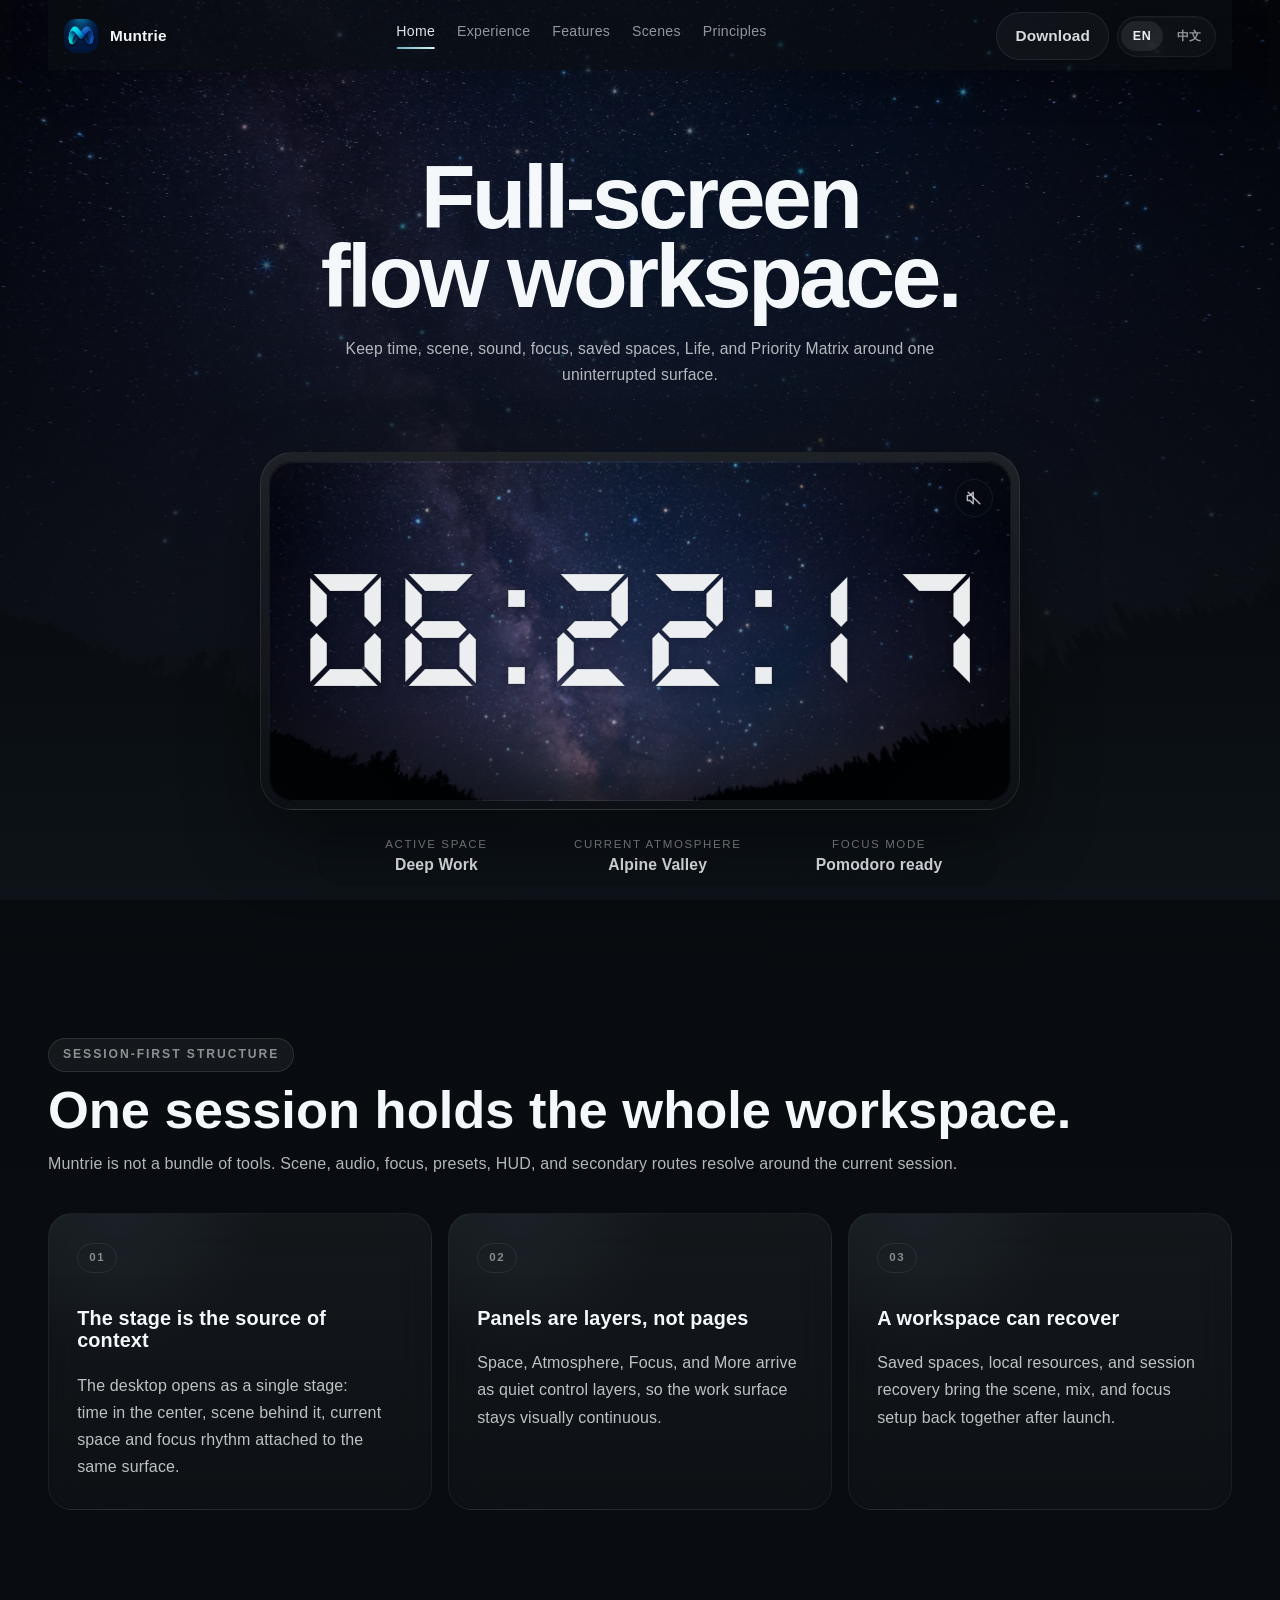
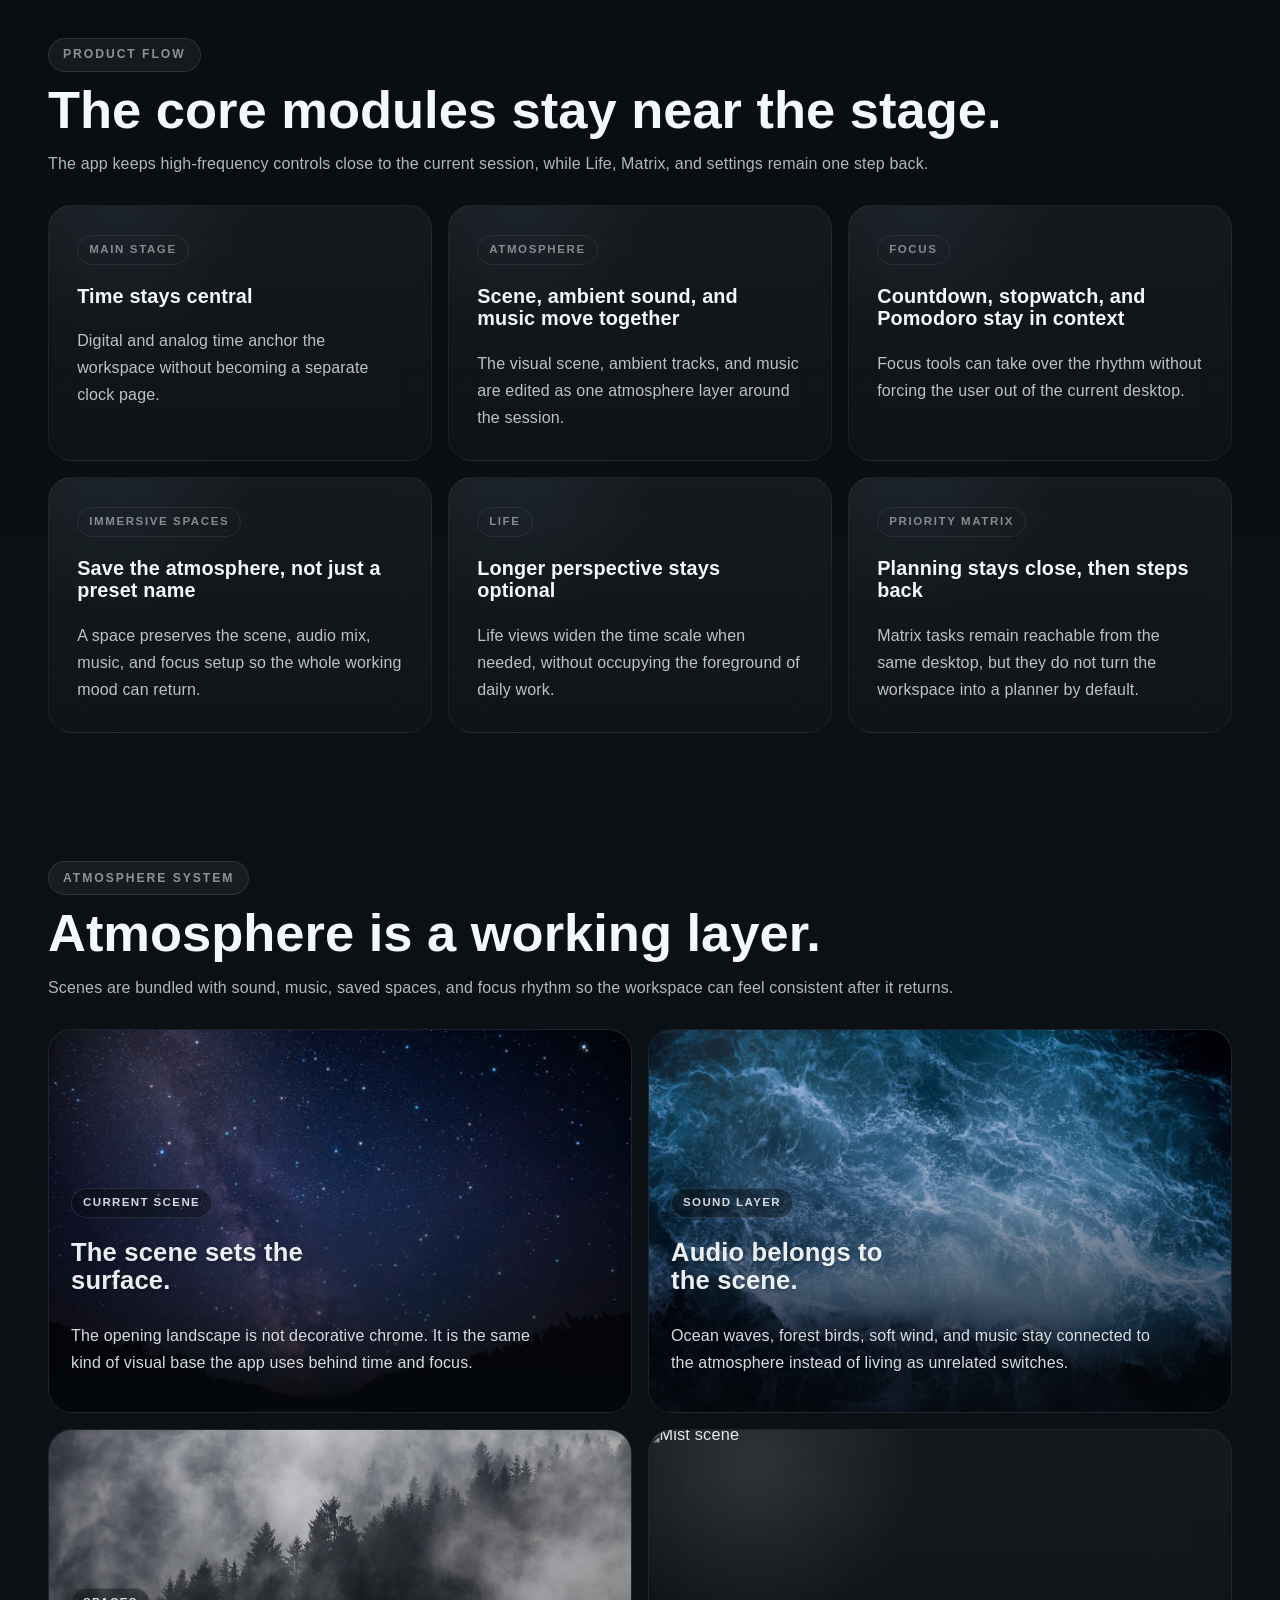
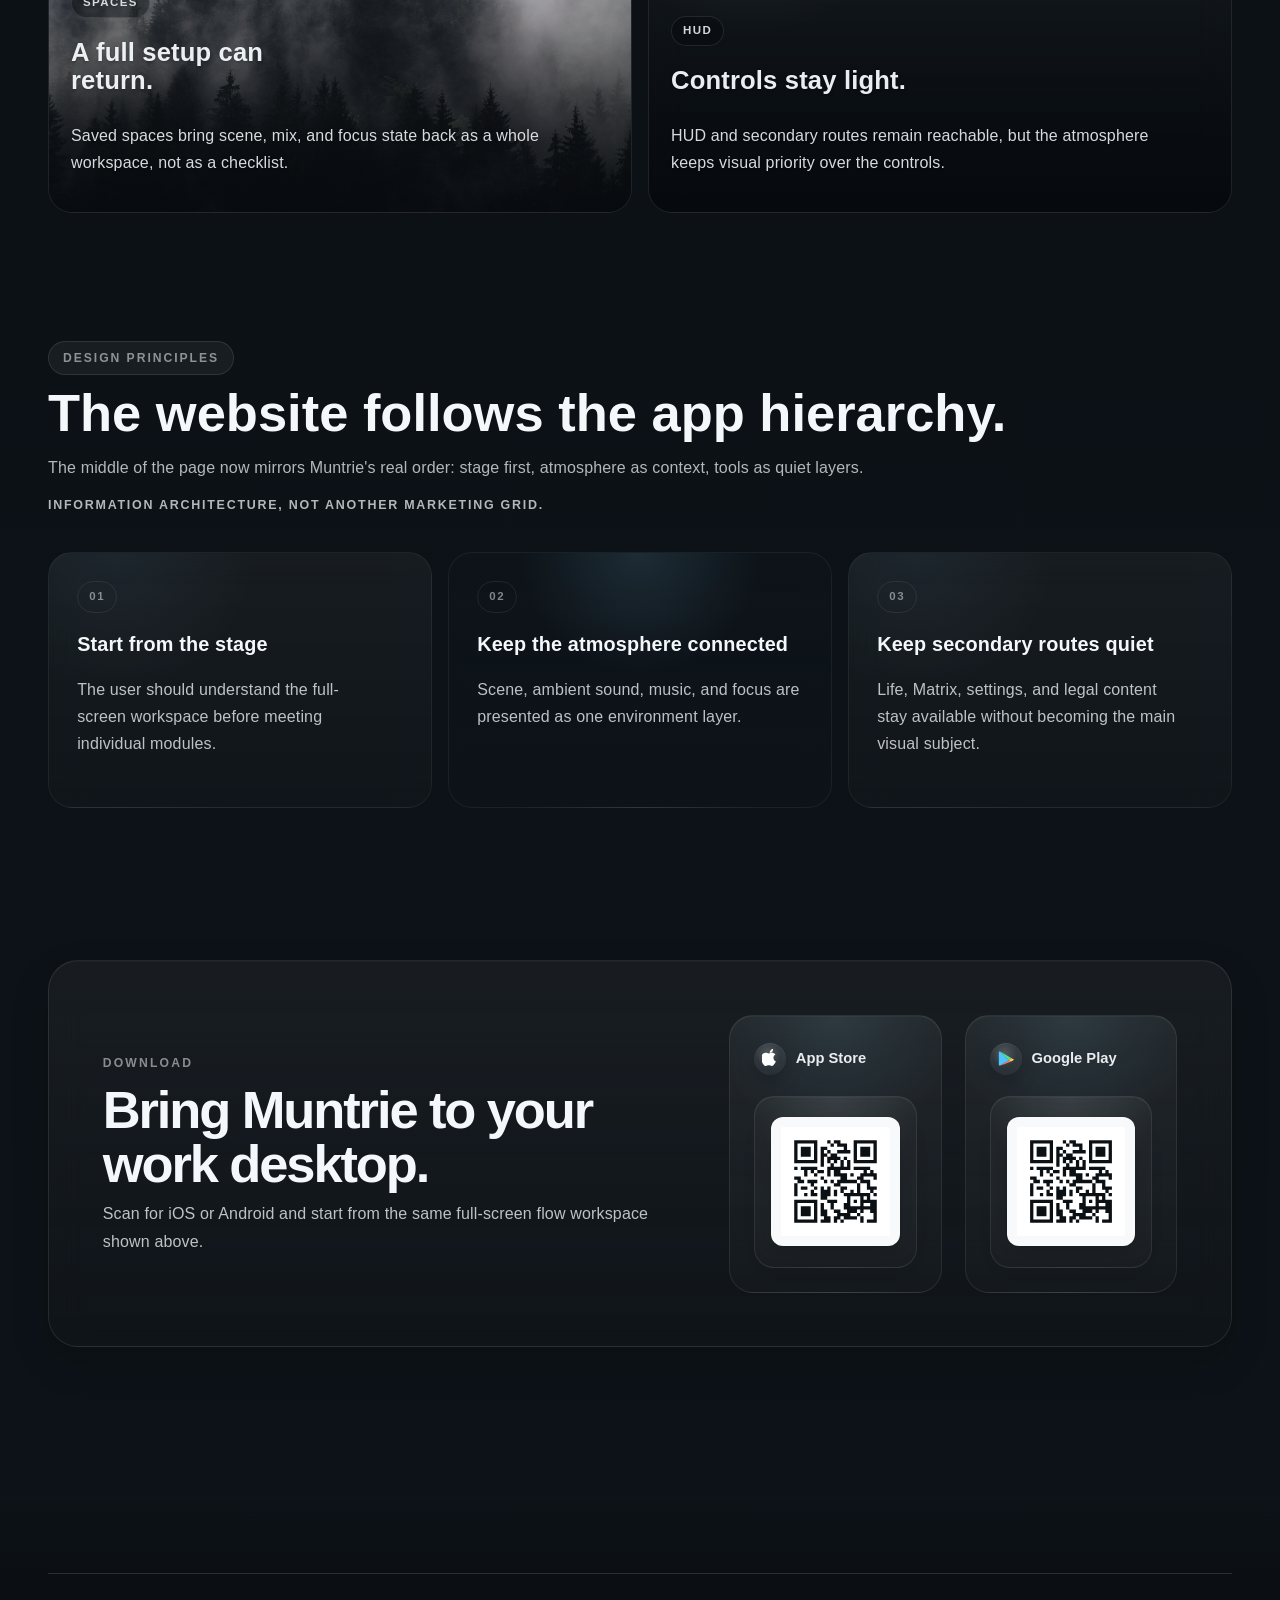
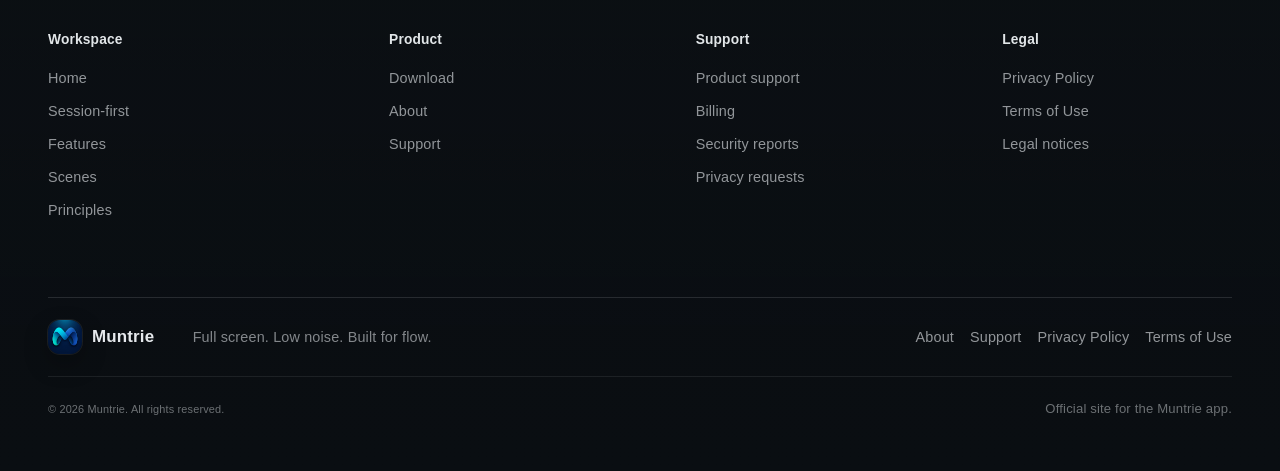
==== index.html @ def0e1cf "first commit" ====
<!doctype html>
<html lang="en">
  <head>
    <meta charset="UTF-8" />
    <meta name="viewport" content="width=device-width, initial-scale=1.0" />
    <title>Muntrie | A Full-Screen Workspace for Flow</title>
    <meta
      id="page-description"
      name="description"
      content="A full-screen workspace for time, atmosphere, focus, and planning."
    />
    <meta name="theme-color" content="#11171d" />
    <meta id="og-title" property="og:title" content="Muntrie" />
    <meta
      id="og-description"
      property="og:description"
      content="A full-screen workspace for time, atmosphere, focus, and planning."
    />
    <meta property="og:type" content="website" />
    <meta property="og:image" content="./assets/icons/brand-icon.png" />
    <meta id="og-url" property="og:url" content="" />
    <link id="canonical" rel="canonical" href="" />
    <meta name="apple-itunes-app" content="app-id=PLACEHOLDER" />
    <link rel="icon" href="./assets/icons/favicon.png" />
    <link
      rel="preload"
      href="./assets/fonts/digital.woff2"
      as="font"
      type="font/woff2"
      crossorigin
    />
    <link rel="stylesheet" href="./styles.css" />
    <link rel="stylesheet" href="./home.css" />
    <script defer src="./config.js"></script>
    <script defer src="./content.js"></script>
    <script defer src="./script.js"></script>
    <script type="application/ld+json">
    {
      "@context": "https://schema.org",
      "@graph": [
        {
          "@type": "WebSite",
          "name": "Muntrie",
          "url": "https://muntrie.app/",
          "description": "A full-screen workspace for time, atmosphere, focus, and planning."
        },
        {
          "@type": "SoftwareApplication",
          "name": "Muntrie",
          "operatingSystem": "iOS, Android",
          "applicationCategory": "LifestyleApplication",
          "description": "Muntrie turns your screen into a full-screen workspace where time, scene, sound, focus, and planning stay in one uninterrupted flow.",
          "offers": {
            "@type": "Offer",
            "price": "0",
            "priceCurrency": "USD"
          }
        }
      ]
    }
    </script>
  </head>
  <body data-page="home">
    <a class="skip-link" href="#main-content" data-i18n="common.skipToContent">Skip to content</a>
    <div class="ambient-orb ambient-orb-one"></div>
    <div class="ambient-orb ambient-orb-two"></div>
    <div class="ambient-grid" aria-hidden="true"></div>

    <header class="site-header glass">
      <a class="brand" href="#top" aria-label="Muntrie Home" data-i18n-aria-label="common.ariaHome">
        <img
          class="brand-mark"
          src="./assets/icons/brand-icon.png"
          alt=""
          aria-hidden="true"
          width="34"
          height="34"
        />
        <span class="brand-copy">
          <strong>Muntrie</strong>
          <small data-i18n="common.brandSubtitle">A full-screen workspace that helps you get into flow.</small>
        </span>
      </a>

      <button
        class="nav-toggle"
        type="button"
        aria-expanded="false"
        aria-controls="site-nav"
        aria-label="Open menu"
        data-i18n-aria-label="common.ariaOpenMenu"
      >
        <span class="nav-toggle-bar"></span>
        <span class="nav-toggle-bar"></span>
        <span class="nav-toggle-bar"></span>
      </button>

      <nav
        class="site-nav"
        id="site-nav"
        aria-label="Site navigation"
        data-i18n-aria-label="common.ariaSiteNavigation"
      >
        <a href="#top" data-i18n="common.navHome">Home</a>
        <a href="#experience" data-i18n="common.navExperience">Experience</a>
        <a href="#features" data-i18n="common.navFeatures">Features</a>
        <a href="#scenes" data-i18n="common.navScenes">Scenes</a>
        <a href="#principles" data-i18n="common.navPrinciples">Principles</a>
        <span class="nav-active-indicator" data-nav-active-indicator aria-hidden="true"></span>
        <a class="nav-drawer-cta" href="#download" data-i18n="common.headerExplore">Get the app</a>
      </nav>

      <div class="header-actions">
        <a class="header-cta" href="#download" data-i18n="common.headerExplore">Get the app</a>
        <div
          class="locale-toggle"
          role="group"
          aria-label="Language switch"
          data-i18n-aria-label="common.ariaLanguageSwitch"
        >
          <button
            class="locale-button"
            type="button"
            data-locale-choice="en"
            data-i18n="common.languageEn"
          >
            EN
          </button>
          <button
            class="locale-button"
            type="button"
            data-locale-choice="zh"
            data-i18n="common.languageZh"
          >
            中文
          </button>
        </div>
      </div>
    </header>

    <main id="main-content" class="home-main">
      <section
        class="hero section"
        id="top"
        aria-labelledby="hero-title"
        data-preview-orientation="landscape"
        data-preview-sound="off"
      >
        <div class="hero-grid">
          <div class="hero-copy" data-reveal>
            <p class="eyebrow" data-i18n="home.hero.eyebrow">Flow workspace</p>
            <h1 class="hero-title" id="hero-title" data-i18n="home.hero.title">
              Full-screen flow workspace.
            </h1>
            <p class="hero-lead" data-i18n="home.hero.lead">
              Keep time, scene, sound, focus, saved spaces, Life, and Priority Matrix around one
              uninterrupted surface.
            </p>

            <div class="hero-actions">
              <a class="button button-primary" href="#download" data-i18n="home.hero.primaryCta">
                Get the app
              </a>
              <a class="button button-secondary" href="#experience" data-i18n="home.hero.secondaryCta">
                See how it works
              </a>
            </div>

            <dl class="hero-stats" data-home-hero-stats></dl>
          </div>

          <div class="hero-media" data-reveal>
            <div class="hero-preview-column">
              <div class="device-shell" data-device-shell data-preview-orientation="landscape">
                <div class="stage-preview">
                  <div class="stage-backgrounds" data-stage-backgrounds aria-hidden="true"></div>
                  <div class="stage-vignette" aria-hidden="true"></div>

                  <button
                    class="preview-sound-toggle preview-sound-toggle-overlay"
                    type="button"
                    data-preview-sound-toggle
                    aria-pressed="false"
                    aria-label="Sound off"
                  >
                    <svg class="sound-icon" viewBox="0 0 24 24" fill="none" aria-hidden="true">
                      <path
                        d="M11 5 6.9 9H4v6h2.9L11 19V5Z"
                        stroke="currentColor"
                        stroke-width="1.7"
                        stroke-linejoin="round"
                      />
                      <path
                        class="sound-wave"
                        d="M14.4 9.7c.95.67 1.42 1.44 1.42 2.3 0 .86-.47 1.63-1.42 2.3"
                        stroke="currentColor"
                        stroke-width="1.7"
                        stroke-linecap="round"
                      />
                      <path
                        class="sound-wave"
                        d="M17.05 7.35c1.64 1.28 2.45 2.83 2.45 4.65 0 1.82-.81 3.37-2.45 4.65"
                        stroke="currentColor"
                        stroke-width="1.7"
                        stroke-linecap="round"
                      />
                      <path
                        class="sound-slash"
                        d="M5 5 19 19"
                        stroke="currentColor"
                        stroke-width="1.7"
                        stroke-linecap="round"
                      />
                    </svg>
                    <span class="sr-only" data-preview-sound-label data-i18n="home.stage.soundOff">Sound off</span>
                  </button>

                  <div class="stage-center">
                    <div class="digital-time" data-live-time aria-label="10:08:42">
                      <span class="time-digit" data-time-slot="h1" aria-hidden="true">1</span>
                      <span class="time-digit" data-time-slot="h2" aria-hidden="true">0</span>
                      <span class="time-separator" aria-hidden="true">:</span>
                      <span class="time-digit" data-time-slot="m1" aria-hidden="true">0</span>
                      <span class="time-digit" data-time-slot="m2" aria-hidden="true">8</span>
                      <span class="time-separator" aria-hidden="true">:</span>
                      <span class="time-digit" data-time-slot="s1" aria-hidden="true">4</span>
                      <span class="time-digit" data-time-slot="s2" aria-hidden="true">2</span>
                    </div>
                  </div>

                  <div
                    class="stage-indicators"
                    data-stage-indicators
                    role="group"
                    aria-label="Scene selector"
                    data-i18n-aria-label="common.ariaSceneSelector"
                  ></div>
                </div>
              </div>

              <div
                class="hero-stage-meta"
                aria-label="Current Muntrie session"
                data-i18n-aria-label="home.stage.sessionMetaAria"
              >
                <div class="hero-stage-meta-item" data-reveal>
                  <span data-i18n="home.stage.activeSpaceLabel">Active space</span>
                  <strong data-i18n="home.stage.activeSpaceValue">Deep Work</strong>
                </div>
                <div class="hero-stage-meta-item" data-reveal>
                  <span data-i18n="home.stage.currentAtmosphereLabel">Current atmosphere</span>
                  <strong data-preview-scene-value>Misty Woodland</strong>
                </div>
                <div class="hero-stage-meta-item" data-reveal>
                  <span data-i18n="home.stage.focusModeLabel">Focus mode</span>
                  <strong data-i18n="home.stage.focusModeValue">Pomodoro ready</strong>
                </div>
              </div>

              <audio data-preview-audio-ambient loop preload="none" playsinline></audio>
              <audio data-preview-audio-music loop preload="none" playsinline></audio>
            </div>
          </div>
        </div>
      </section>

      <section class="section experience" id="experience" aria-labelledby="experience-title">
        <div class="section-shell section-shell-split">
          <div class="section-heading" data-reveal>
            <p class="eyebrow" data-i18n="home.experience.eyebrow">Workspace structure</p>
            <h2 id="experience-title" data-i18n="home.experience.title">A workspace shaped for uninterrupted flow.</h2>
            <p data-i18n="home.experience.lead">
              The website now follows the same product shape as the app: one stage, layered
              controls, recoverable state.
            </p>
          </div>

          <div class="section-panel section-panel-soft">
            <div class="experience-grid" data-home-experience-cards></div>
          </div>
        </div>
      </section>

      <section class="section feature-section" id="features" aria-labelledby="features-title">
        <div class="section-shell">
          <div class="section-heading" data-reveal>
            <p class="eyebrow" data-i18n="home.features.eyebrow">Core modules</p>
            <h2 id="features-title" data-i18n="home.features.title">Time, atmosphere, focus, and planning in one full-screen workspace.</h2>
            <p data-i18n="home.features.lead">
              Everything you need for flow stays close enough to use and light enough to ignore.
            </p>
          </div>

          <div class="section-panel">
            <div class="feature-grid" data-home-feature-cards></div>
          </div>
        </div>
      </section>

      <section class="section scene-section" id="scenes" aria-labelledby="scenes-title">
        <div class="section-shell">
          <div class="section-heading" data-reveal>
            <p class="eyebrow" data-i18n="home.scenes.eyebrow">Scenes</p>
            <h2 id="scenes-title" data-i18n="home.scenes.title">Real scenes, not decoration.</h2>
            <p data-i18n="home.scenes.lead">
              The website opens with the same bundled scene language that shapes Muntrie's in-app atmosphere.
            </p>
          </div>

          <div class="section-panel">
            <div class="scene-grid" data-home-scene-cards></div>
          </div>
        </div>
      </section>

      <section class="section principle-section" id="principles" aria-labelledby="principles-title">
        <div class="section-shell section-shell-split">
          <div class="section-heading section-heading-principles" data-reveal>
            <p class="eyebrow" data-i18n="home.principles.eyebrow">Design principles</p>
            <h2 id="principles-title" data-i18n="home.principles.title">Three rules keep the workspace in flow.</h2>
            <p data-i18n="home.principles.lead">
              Stay full screen. Keep atmosphere continuous. Let secondary routes step back.
            </p>
            <p class="section-heading-note" data-i18n="home.principles.note">
              These are ordering rules, not another feature list.
            </p>
          </div>

          <div class="section-panel section-panel-soft">
            <div class="principle-grid" data-home-principle-cards></div>
          </div>
        </div>
      </section>

      <section class="section closing-section" id="download" aria-labelledby="download-title">
        <div class="closing-panel glass" data-reveal>
          <div class="closing-copy">
            <p class="closing-kicker" data-i18n="home.closing.kicker">Download</p>
            <h2 id="download-title" data-i18n="home.closing.title">Bring Muntrie to your work desktop.</h2>
            <p data-i18n="home.closing.body">
              Scan for iOS or Android and start from the same full-screen flow workspace shown above.
            </p>
          </div>

          <div class="closing-download-grid" data-closing-download-cards></div>
        </div>
      </section>
    </main>

    <footer class="site-footer global-footer" id="site-footer">
      <div class="global-footer-inner">
        <div class="global-footer-directory" aria-label="Footer">
          <nav class="global-footer-column" aria-labelledby="global-footer-workspace">
            <h2 id="global-footer-workspace" data-i18n="common.footerWorkspace">Workspace</h2>
            <a href="#top" data-i18n="common.navHome">Home</a>
            <a href="#experience" data-i18n="common.footerExperience">Session-first</a>
            <a href="#features" data-i18n="common.navFeatures">Features</a>
            <a href="#scenes" data-i18n="common.navScenes">Scenes</a>
            <a href="#principles" data-i18n="common.navPrinciples">Principles</a>
          </nav>

          <nav class="global-footer-column" aria-labelledby="global-footer-product">
            <h2 id="global-footer-product" data-i18n="common.footerProduct">Product</h2>
            <a href="#download" data-i18n="common.headerExplore">Download</a>
            <a href="./about.html" data-i18n="common.footerAbout">About</a>
            <a href="./support.html" data-i18n="common.footerSupport">Support</a>
          </nav>

          <nav class="global-footer-column" aria-labelledby="global-footer-contact">
            <h2 id="global-footer-contact" data-i18n="common.footerContact">Support</h2>
            <a href="./support.html#support-contact" data-i18n="common.footerContactSupport">
              Product support
            </a>
            <a href="./support.html#support-contact" data-i18n="common.footerContactBilling">
              Billing
            </a>
            <a href="./support.html#support-contact" data-i18n="common.footerContactSecurity">
              Security reports
            </a>
            <a href="./privacy.html#privacy-contact" data-i18n="common.footerPrivacyRequests">
              Privacy requests
            </a>
          </nav>

          <nav class="global-footer-column" aria-labelledby="global-footer-legal">
            <h2 id="global-footer-legal" data-i18n="common.footerLegal">Legal</h2>
            <a href="./privacy.html" data-i18n="common.footerPrivacy">Privacy Policy</a>
            <a href="./terms.html" data-i18n="common.footerTerms">Terms of Use</a>
            <a href="./about.html#contact" data-i18n="common.contactLegalTitle">Legal notices</a>
          </nav>
        </div>

        <div class="global-footer-brand-row">
          <a class="global-footer-brand" href="#top" data-i18n-aria-label="common.ariaHome">
            <img
              src="./assets/icons/brand-icon.png"
              alt=""
              aria-hidden="true"
              width="34"
              height="34"
            />
            <span>Muntrie</span>
          </a>
          <p data-i18n="common.footerTagline">Full screen. Low noise. Built for flow.</p>
          <nav class="global-footer-utility-links" aria-label="Footer utility">
            <a href="./about.html" data-i18n="common.footerAbout">About</a>
            <a href="./support.html" data-i18n="common.footerSupport">Support</a>
            <a href="./privacy.html" data-i18n="common.footerPrivacy">Privacy Policy</a>
            <a href="./terms.html" data-i18n="common.footerTerms">Terms of Use</a>
          </nav>
        </div>

        <div class="global-footer-bottom">
          <small>
            © <span data-current-year></span> Muntrie.
            <span data-i18n="common.footerRights">All rights reserved.</span>
          </small>
          <span data-i18n="common.footerOperator">Official site for the Muntrie app.</span>
        </div>
      </div>
    </footer>
  </body>
</html>
---- styles.css ----
@font-face {
  font-family: "Muntrie Digital";
  src:
    url("./assets/fonts/digital.woff2") format("woff2"),
    url("./assets/fonts/digital.ttf") format("truetype");
  font-display: swap;
}

:root {
  color-scheme: dark;
  --bg-top: #2f3a46;
  --bg-base: #11171d;
  --bg-bottom: #090d12;
  --panel: rgba(20, 27, 34, 0.46);
  --panel-strong: rgba(18, 25, 32, 0.68);
  --panel-soft: rgba(255, 255, 255, 0.09);
  --border: rgba(255, 255, 255, 0.15);
  --border-strong: rgba(255, 255, 255, 0.22);
  --text: #f4f8fb;
  --text-soft: rgba(244, 248, 251, 0.76);
  --text-faint: rgba(244, 248, 251, 0.5);
  --accent: #8fddff;
  --accent-strong: #d7fff2;
  --shadow: 0 22px 70px rgba(0, 0, 0, 0.34);
  --radius-xl: 32px;
  --radius-lg: 24px;
  --radius-md: 18px;
  --content-width: min(1200px, calc(100vw - 40px));
  --copy-font:
    "Avenir Next", "SF Pro Display", "Segoe UI Variable", "Segoe UI", sans-serif;
}

* {
  box-sizing: border-box;
}

html {
  scroll-behavior: smooth;
}

:focus-visible {
  outline: 2px solid var(--accent);
  outline-offset: 3px;
}

body {
  margin: 0;
  min-height: 100vh;
  background:
    radial-gradient(circle at top, rgba(138, 203, 255, 0.18), transparent 38%),
    linear-gradient(180deg, var(--bg-top) 0%, var(--bg-base) 36%, var(--bg-bottom) 100%);
  color: var(--text);
  font-family: var(--copy-font);
  letter-spacing: 0.01em;
  overflow-x: hidden;
}

body::before {
  content: "";
  position: fixed;
  inset: 0;
  background:
    linear-gradient(135deg, rgba(255, 255, 255, 0.05), transparent 20%),
    linear-gradient(315deg, rgba(142, 221, 255, 0.08), transparent 25%);
  opacity: 0.45;
  pointer-events: none;
}

body.legal-page {
  --legal-shell-width: min(1500px, calc(100vw - 96px));
  --legal-panel: rgba(13, 18, 23, 0.34);
  --legal-border: rgba(255, 255, 255, 0.09);
  background-color: #06080b;
  background-image:
    linear-gradient(180deg, rgba(4, 7, 10, 0.42) 0%, rgba(7, 10, 14, 0.8) 46%, #0d1318 100%),
    url("./assets/images/scene-british-columbia.jpg"),
    linear-gradient(180deg, #06080b 0%, #0b1015 44%, #0d1318 100%);
  background-position:
    center top,
    center top,
    center;
  background-repeat: no-repeat;
  background-size:
    cover,
    cover,
    auto;
  background-attachment:
    fixed,
    fixed,
    scroll;
}

body.legal-page::before {
  background:
    radial-gradient(circle at 50% 0%, rgba(255, 255, 255, 0.05), transparent 22%),
    linear-gradient(180deg, rgba(255, 255, 255, 0.02), transparent 16%);
  opacity: 0.46;
}

body.legal-page .ambient-orb {
  display: none;
}

body.legal-page .ambient-grid {
  background-image: radial-gradient(circle, rgba(255, 255, 255, 0.16) 0.75px, transparent 0.85px);
  background-size: 20px 20px;
  mask-image: linear-gradient(180deg, rgba(0, 0, 0, 0.8) 0%, rgba(0, 0, 0, 0.48) 64%, transparent 100%);
  opacity: 0.16;
}

img {
  display: block;
  max-width: 100%;
}

a {
  color: inherit;
  text-decoration: none;
}

/* ── Skip-to-content ── */
.skip-link {
  position: fixed;
  top: -100%;
  left: 16px;
  z-index: 100;
  padding: 12px 20px;
  border-radius: 999px;
  background: linear-gradient(135deg, var(--accent-strong), var(--accent));
  color: #081117;
  font-weight: 700;
  font-size: 0.92rem;
  opacity: 0;
  transition: top 200ms ease, opacity 200ms ease;
}

.skip-link:focus {
  top: 24px;
  opacity: 1;
  outline: 2px solid var(--accent);
  outline-offset: 3px;
}

/* ── Hamburger toggle ── */
.nav-toggle {
  display: none;
  flex-direction: column;
  justify-content: center;
  align-items: center;
  gap: 5px;
  width: 44px;
  height: 44px;
  padding: 0;
  border: 1px solid var(--border);
  border-radius: 999px;
  background: rgba(255, 255, 255, 0.06);
  cursor: pointer;
  -webkit-tap-highlight-color: transparent;
  transition: background-color 180ms ease;
}

.nav-toggle:hover,
.nav-toggle:focus-visible {
  background: rgba(255, 255, 255, 0.12);
}

.nav-toggle-bar {
  display: block;
  width: 18px;
  height: 2px;
  border-radius: 2px;
  background: var(--text);
  transition: transform 260ms ease, opacity 260ms ease;
}

.nav-toggle[aria-expanded="true"] .nav-toggle-bar:nth-child(1) {
  transform: translateY(7px) rotate(45deg);
}

.nav-toggle[aria-expanded="true"] .nav-toggle-bar:nth-child(2) {
  opacity: 0;
  transform: scaleX(0);
}

.nav-toggle[aria-expanded="true"] .nav-toggle-bar:nth-child(3) {
  transform: translateY(-7px) rotate(-45deg);
}

.nav-drawer-cta {
  display: none;
}

.ambient-orb {
  position: fixed;
  border-radius: 999px;
  filter: blur(120px);
  opacity: 0.26;
  pointer-events: none;
  z-index: -2;
}

.ambient-orb-one {
  top: 5%;
  right: -5%;
  width: 30rem;
  height: 30rem;
  background: rgba(143, 221, 255, 0.46);
}

.ambient-orb-two {
  bottom: 8%;
  left: -10%;
  width: 28rem;
  height: 28rem;
  background: rgba(130, 170, 255, 0.28);
}

.ambient-grid {
  position: fixed;
  inset: 0;
  background-image:
    linear-gradient(rgba(255, 255, 255, 0.05) 1px, transparent 1px),
    linear-gradient(90deg, rgba(255, 255, 255, 0.05) 1px, transparent 1px);
  background-size: 64px 64px;
  mask-image: linear-gradient(180deg, rgba(0, 0, 0, 0.26), transparent 80%);
  opacity: 0.1;
  pointer-events: none;
  z-index: -3;
}

.glass {
  border: 1px solid var(--border);
  background: linear-gradient(180deg, rgba(255, 255, 255, 0.08), rgba(255, 255, 255, 0.03));
  box-shadow: var(--shadow);
  backdrop-filter: blur(18px);
  -webkit-backdrop-filter: blur(18px);
}

.site-header {
  position: sticky;
  top: 18px;
  z-index: 20;
  width: var(--content-width);
  margin: 18px auto 0;
  padding: 14px 18px;
  display: flex;
  align-items: center;
  justify-content: space-between;
  gap: 18px;
  border-radius: 999px;
}

.legal-shell-header {
  position: sticky;
  top: 0;
  z-index: 20;
  width: var(--legal-shell-width, min(1500px, calc(100vw - 96px)));
  max-width: var(--legal-shell-width, min(1500px, calc(100vw - 96px)));
  margin: 0 auto;
  padding: 12px 16px 10px;
  display: flex;
  align-items: center;
  justify-content: space-between;
  gap: 18px;
  border-radius: 999px;
  border-color: var(--legal-border, rgba(255, 255, 255, 0.09));
  background: rgba(10, 14, 18, 0.72);
  box-shadow: 0 16px 40px rgba(0, 0, 0, 0.2);
  backdrop-filter: blur(16px);
  -webkit-backdrop-filter: blur(16px);
}

body.legal-page .site-header {
  top: 0;
  z-index: 28;
  width: var(--legal-shell-width, min(1500px, calc(100vw - 96px)));
  max-width: var(--legal-shell-width, min(1500px, calc(100vw - 96px)));
  margin: 0 auto;
  padding: 12px 16px 10px;
  border-color: var(--legal-border, rgba(255, 255, 255, 0.09));
  background: rgba(10, 14, 18, 0.72);
  box-shadow: 0 16px 40px rgba(0, 0, 0, 0.2);
}

body.legal-page .site-header .brand-copy small {
  display: none;
}

body.legal-page .site-header .brand-mark {
  width: 34px;
  height: 34px;
  border-radius: 12px;
}

body.legal-page .site-header .brand-copy strong {
  font-size: 0.96rem;
}

body.legal-page .site-nav {
  position: relative;
  display: inline-flex;
  flex: 1 1 auto;
  justify-content: center;
  gap: 22px;
  padding-bottom: 10px;
}

body.legal-page .site-nav a {
  color: rgba(244, 248, 251, 0.58);
  font-size: 0.88rem;
  font-weight: 600;
  letter-spacing: 0.02em;
}

body.legal-page .site-nav a::after {
  bottom: -8px;
}

body.legal-page .site-header .header-actions {
  margin-left: auto;
  gap: 8px;
}

.brand {
  display: inline-flex;
  align-items: center;
  gap: 12px;
  min-width: 0;
}

.brand-mark {
  width: 42px;
  height: 42px;
  border-radius: 14px;
  overflow: hidden;
  flex: none;
}

.brand-copy {
  display: flex;
  flex-direction: column;
  min-width: 0;
}

.brand-copy strong {
  font-size: 0.98rem;
  font-weight: 700;
}

.brand-copy small {
  color: var(--text-faint);
  font-size: 0.76rem;
}

.legal-brand .brand-copy small {
  display: none;
}

.legal-shell-header .brand-mark {
  width: 34px;
  height: 34px;
  border-radius: 12px;
}

.legal-shell-header .brand-copy strong {
  font-size: 0.96rem;
}

.legal-brand {
  color: var(--text);
  border-radius: 18px;
  transition:
    color 180ms ease,
    opacity 180ms ease,
    transform 180ms ease;
}

.legal-brand:hover,
.legal-brand:focus-visible {
  color: var(--text);
  opacity: 0.86;
  transform: translateY(-1px);
}

.site-nav {
  display: inline-flex;
  align-items: center;
  gap: 18px;
  color: var(--text-soft);
  font-size: 0.94rem;
}

.site-nav a {
  position: relative;
  transition: color 180ms ease;
}

.site-nav a::after {
  content: "";
  position: absolute;
  left: 0;
  right: 0;
  bottom: -4px;
  height: 2px;
  border-radius: 2px;
  background: var(--accent);
  transform: scaleX(0);
  transform-origin: center;
  transition: transform 260ms ease;
}

.site-nav a:hover,
.site-nav a:focus-visible {
  color: var(--text);
}

.site-nav a.is-active {
  color: var(--text);
}

.site-nav a.is-active::after {
  transform: scaleX(1);
}

.header-actions {
  display: inline-flex;
  align-items: center;
  gap: 12px;
}

.legal-shell-actions {
  flex: 1 1 auto;
  min-width: 0;
  display: grid;
  grid-template-columns: minmax(0, 1fr) auto;
  align-items: center;
  gap: 18px;
  margin-left: auto;
}

.legal-switch {
  justify-self: center;
  display: inline-flex;
  align-items: center;
  gap: 22px;
  min-width: 0;
  padding-bottom: 10px;
  color: var(--text-soft);
}

.legal-switch a {
  position: relative;
  display: inline-flex;
  align-items: center;
  justify-content: center;
  min-height: auto;
  padding: 0;
  border-radius: 0;
  color: rgba(244, 248, 251, 0.58);
  font-size: 0.88rem;
  font-weight: 600;
  letter-spacing: 0.02em;
  transition:
    color 180ms ease;
}

.legal-switch a::after {
  content: "";
  position: absolute;
  left: 0;
  right: 0;
  bottom: -8px;
  height: 2px;
  border-radius: 2px;
  background: var(--accent);
  transform: scaleX(0);
  transform-origin: center;
  transition: transform 260ms ease;
}

.legal-switch a:hover,
.legal-switch a:focus-visible {
  color: var(--text);
}

.legal-switch a[aria-current="page"] {
  color: rgba(244, 248, 251, 0.96);
}

.legal-switch a[aria-current="page"]::after {
  transform: scaleX(1);
}

.legal-header-actions {
  justify-self: end;
  gap: 8px;
}

.locale-toggle {
  display: inline-flex;
  align-items: center;
  gap: 4px;
  padding: 3px;
  border-radius: 999px;
  border: 1px solid rgba(255, 255, 255, 0.06);
  background: rgba(255, 255, 255, 0.028);
  box-shadow: inset 0 1px 0 rgba(255, 255, 255, 0.03);
  backdrop-filter: blur(12px);
  -webkit-backdrop-filter: blur(12px);
}

.locale-button {
  border: 0;
  background: transparent;
  color: rgba(244, 248, 251, 0.58);
  min-width: 42px;
  padding: 8px 10px;
  border-radius: 999px;
  cursor: pointer;
  font: inherit;
  font-size: 0.78rem;
  font-weight: 600;
  letter-spacing: 0.04em;
  transition:
    background-color 180ms ease,
    color 180ms ease;
}

.locale-button:hover,
.locale-button:focus-visible {
  color: var(--text);
}

.locale-button.is-active {
  background: rgba(255, 255, 255, 0.08);
  color: rgba(244, 248, 251, 0.96);
}

.header-cta,
.button {
  display: inline-flex;
  align-items: center;
  justify-content: center;
  gap: 10px;
  min-height: 48px;
  padding: 0 20px;
  border-radius: 999px;
  font-weight: 600;
  letter-spacing: 0.01em;
  transition:
    transform 180ms ease,
    border-color 180ms ease,
    background-color 180ms ease,
    color 180ms ease;
}

.header-cta {
  background: rgba(255, 255, 255, 0.08);
  border: 1px solid var(--border);
}

.button-primary {
  color: #081117;
  background: linear-gradient(135deg, var(--accent-strong), var(--accent));
  box-shadow: 0 18px 45px rgba(123, 201, 255, 0.24);
}

.button-secondary {
  border: 1px solid var(--border-strong);
  background: rgba(255, 255, 255, 0.06);
  color: var(--text);
}

.header-cta:hover,
.button:hover,
.header-cta:focus-visible,
.button:focus-visible {
  transform: translateY(-1px);
}

.section {
  width: var(--content-width);
  margin: 0 auto;
  padding: 72px 0;
}

.hero {
  min-height: auto;
  display: grid;
  grid-template-columns: 1fr;
  align-items: start;
  gap: 26px;
  padding-top: 52px;
}

.eyebrow {
  margin: 0 0 18px;
  color: var(--accent-strong);
  text-transform: uppercase;
  letter-spacing: 0.22em;
  font-size: 0.76rem;
  font-weight: 700;
}

.hero h1,
.section-heading h2,
.closing-copy h2 {
  margin: 0;
  line-height: 0.94;
  letter-spacing: -0.04em;
  font-weight: 700;
}

.hero h1 {
  font-size: clamp(3rem, 4.9vw, 4.7rem);
}

.hero-copy {
  display: grid;
  justify-items: center;
  gap: 14px;
  width: 100%;
  max-width: 46rem;
  margin: 0 auto;
  text-align: center;
}

.hero-title {
  max-width: 18ch;
  text-wrap: pretty;
}

.hero-title-line {
  display: block;
  text-wrap: pretty;
}

.hero-title-line-secondary {
  color: rgba(244, 248, 251, 0.92);
}

.hero-lead,
.section-heading p,
.feature-card p,
.experience-card p,
.principle-card p,
.scene-card-copy p,
.closing-copy p {
  color: var(--text-soft);
  line-height: 1.7;
  text-wrap: pretty;
}

.hero-lead {
  max-width: 35rem;
  margin: 0;
  font-size: 1.01rem;
  line-height: 1.68;
}

.hero-actions {
  display: flex;
  flex-wrap: wrap;
  justify-content: center;
  gap: 12px;
  margin-top: 6px;
}

.hero-stats {
  margin: 8px 0 0;
  display: flex;
  flex-wrap: wrap;
  justify-content: center;
  gap: 10px;
  padding-top: 0;
  border-top: 0;
}

.hero-stats:empty {
  display: none;
}

.hero-stat {
  margin: 0;
  display: inline-flex;
  align-items: center;
  justify-content: center;
  min-height: 34px;
  padding: 0 12px;
  border-radius: 999px;
  border: 1px solid rgba(255, 255, 255, 0.1);
  background: rgba(255, 255, 255, 0.04);
  min-width: 0;
}

.hero-stat dt {
  margin: 0;
  color: rgba(244, 248, 251, 0.84);
  font-size: 0.72rem;
  text-transform: uppercase;
  letter-spacing: 0.16em;
  white-space: nowrap;
}

.hero-stat dd {
  display: none;
}

.hero-media {
  position: relative;
  width: 100%;
  display: flex;
  justify-content: center;
}

.hero-media::before {
  content: "";
  position: absolute;
  left: 50%;
  bottom: 6%;
  width: min(72vw, 760px);
  height: 38%;
  transform: translateX(-50%);
  background: radial-gradient(circle at center, rgba(137, 212, 255, 0.16), transparent 70%);
  filter: blur(44px);
  opacity: 0.5;
  pointer-events: none;
}

.preview-sound-toggle {
  display: inline-flex;
  align-items: center;
  justify-content: center;
  gap: 0;
  min-height: 48px;
  min-width: 48px;
  padding: 0;
  border-radius: 999px;
  border: 1px solid rgba(255, 255, 255, 0.1);
  background: rgba(17, 24, 31, 0.24);
  color: rgba(244, 248, 251, 0.74);
  transition:
    background-color 180ms ease,
    border-color 180ms ease,
    color 180ms ease;
}

.preview-sound-toggle:hover,
.preview-sound-toggle:focus-visible {
  color: var(--text);
}

.preview-sound-toggle[aria-pressed="true"] {
  border-color: rgba(143, 221, 255, 0.22);
  background: rgba(143, 221, 255, 0.1);
  color: var(--text);
}

.sound-icon {
  width: 20px;
  height: 20px;
  flex: none;
}

.preview-sound-toggle-overlay {
  position: absolute;
  top: 18px;
  right: 18px;
  z-index: 6;
  backdrop-filter: blur(14px);
  -webkit-backdrop-filter: blur(14px);
}

.sr-only {
  position: absolute;
  width: 1px;
  height: 1px;
  padding: 0;
  margin: -1px;
  overflow: hidden;
  clip: rect(0, 0, 0, 0);
  white-space: nowrap;
  border: 0;
}

.sound-wave,
.sound-slash {
  transition:
    opacity 180ms ease,
    transform 180ms ease;
  transform-origin: center;
}

.preview-sound-toggle[aria-pressed="false"] .sound-wave {
  opacity: 0;
  transform: scale(0.88);
}

.preview-sound-toggle[aria-pressed="true"] .sound-slash {
  opacity: 0;
  transform: scale(0.88);
}

.device-shell {
  position: relative;
  width: min(100%, 940px);
  margin: 0 auto;
  aspect-ratio: 20 / 9;
  padding: 11px;
  border-radius: 34px;
  justify-self: stretch;
  background:
    linear-gradient(180deg, rgba(255, 255, 255, 0.08), rgba(255, 255, 255, 0.015)),
    linear-gradient(180deg, rgba(15, 21, 28, 0.98), rgba(11, 16, 22, 0.95));
  border: 1px solid rgba(255, 255, 255, 0.08);
  box-shadow:
    0 24px 64px rgba(0, 0, 0, 0.28),
    inset 0 1px 0 rgba(255, 255, 255, 0.08);
}

.device-shell::before {
  content: "";
  position: absolute;
  left: 16px;
  top: 50%;
  width: 8px;
  height: 36px;
  transform: translateY(-50%);
  border-radius: 999px;
  background: rgba(5, 9, 13, 0.74);
  box-shadow:
    0 0 0 1px rgba(255, 255, 255, 0.04),
    inset 0 1px 2px rgba(255, 255, 255, 0.03);
  z-index: 6;
}

.device-shell::after {
  content: "";
  position: absolute;
  right: -1px;
  top: 23%;
  width: 4px;
  height: 60px;
  border-radius: 999px;
  background: rgba(255, 255, 255, 0.14);
  opacity: 0.32;
}

.stage-preview {
  position: relative;
  width: 100%;
  height: 100%;
  min-height: 0;
  border-radius: 24px;
  overflow: hidden;
  isolation: isolate;
  background: rgba(8, 14, 20, 0.34);
}

.stage-preview::before {
  content: "";
  position: absolute;
  inset: 0;
  border-radius: inherit;
  border: 1px solid rgba(255, 255, 255, 0.04);
  box-shadow:
    inset 0 1px 0 rgba(255, 255, 255, 0.08),
    inset 0 -22px 48px rgba(0, 0, 0, 0.08);
  z-index: 2;
  pointer-events: none;
}

.stage-backgrounds {
  position: absolute;
  inset: 0;
  z-index: 0;
}

.stage-background {
  position: absolute;
  left: -25%;
  top: -25%;
  width: 150%;
  height: 150%;
  opacity: 0;
  background:
    linear-gradient(180deg, rgba(7, 14, 20, 0.06), rgba(7, 14, 20, 0.16)),
    linear-gradient(180deg, rgba(255, 255, 255, 0.04), transparent 24%),
    var(--stage-background-image) center / cover no-repeat;
  transform: translate3d(var(--stage-background-x, 0px), var(--stage-background-y, 0px), 0);
  filter: saturate(0.84) contrast(1.02) brightness(0.92);
  transition: opacity 900ms ease;
  will-change: transform, opacity;
}

.stage-background.is-active {
  opacity: 1;
}

/* ── Scene rotation indicator ── */
.stage-indicators {
  position: absolute;
  left: 50%;
  bottom: 22px;
  z-index: 6;
  display: flex;
  align-items: center;
  justify-content: center;
  gap: 8px;
  min-height: 30px;
  padding: 6px 12px;
  border-radius: 999px;
  transform: translateX(-50%);
  border: 1px solid rgba(255, 255, 255, 0.08);
  background: rgba(10, 15, 20, 0.22);
  backdrop-filter: blur(10px);
  -webkit-backdrop-filter: blur(10px);
}

.stage-indicators:empty {
  display: none;
}

.stage-indicator {
  width: 8px;
  height: 8px;
  border-radius: 50%;
  border: 1px solid rgba(255, 255, 255, 0.2);
  background: rgba(255, 255, 255, 0.08);
  cursor: pointer;
  padding: 0;
  transition: background-color 300ms ease, border-color 300ms ease, transform 300ms ease;
}

.stage-indicator:hover {
  background: rgba(255, 255, 255, 0.2);
}

.stage-indicator:focus-visible {
  background: rgba(255, 255, 255, 0.2);
  border-color: rgba(255, 255, 255, 0.3);
}

.stage-indicator.is-active {
  background: var(--accent);
  border-color: var(--accent);
  transform: scale(1.25);
}

.stage-aura,
.stage-vignette {
  position: absolute;
  pointer-events: none;
}

.stage-aura {
  display: none;
}

.stage-aura-one {
  inset: 8% auto auto 4%;
  width: 220px;
  height: 220px;
  background: rgba(255, 255, 255, 0.12);
  animation: stageAuraDrift 10s ease-in-out infinite alternate;
}

.stage-aura-two {
  top: 6%;
  right: 2%;
  width: 260px;
  height: 240px;
  background: rgba(255, 255, 255, 0.14);
  animation: stageAuraDrift 12s ease-in-out infinite alternate-reverse;
}

.stage-vignette {
  inset: 0;
  z-index: 0;
  background:
    radial-gradient(circle at center, transparent 34%, rgba(7, 12, 18, 0.05) 72%, rgba(5, 9, 14, 0.16) 100%),
    linear-gradient(180deg, rgba(5, 9, 14, 0.03), rgba(5, 9, 14, 0.08));
}

.stage-center,
.stage-watermark {
  position: absolute;
  z-index: 3;
}

.stage-center {
  inset: 0;
  display: grid;
  place-items: center;
  padding: 48px;
  z-index: 4;
}

.stage-label {
  display: none;
}

.digital-time {
  font-family: "Muntrie Digital", monospace;
  display: inline-grid;
  grid-template-columns:
    var(--time-slot-width, 0.62em)
    var(--time-slot-width, 0.62em)
    var(--time-separator-width, 0.14em)
    var(--time-slot-width, 0.62em)
    var(--time-slot-width, 0.62em)
    var(--time-separator-width, 0.14em)
    var(--time-slot-width, 0.62em)
    var(--time-slot-width, 0.62em);
  align-items: center;
  justify-content: center;
  justify-items: center;
  max-inline-size: none;
  margin: 0;
  overflow: visible;
  --time-slot-width: 0.54em;
  --time-separator-width: 0.324em;
  font-size: var(--time-font-size, clamp(6.8rem, 13.6vw, 13.4rem));
  line-height: 1;
  letter-spacing: 0;
  color: rgba(248, 250, 251, 0.96);
  text-shadow: 0 1px 2px rgba(7, 10, 14, 0.24);
  -webkit-text-stroke: 1px rgba(26, 31, 36, 0.24);
  animation: none;
  inline-size: var(--time-inline-size, calc(var(--time-slot-width, 0.54em) * 6 + var(--time-separator-width, 0.324em) * 2));
}

.time-digit,
.time-separator {
  display: inline-flex;
  align-items: center;
  justify-content: center;
}

.time-digit {
  width: var(--time-slot-width, 0.62em);
  min-width: 0;
  overflow: hidden;
  padding-inline: 0;
  font-variant-numeric: tabular-nums;
  font-feature-settings: "tnum" 1, "lnum" 1;
}

.time-separator {
  width: var(--time-separator-width, 0.14em);
  min-width: 0;
  overflow: hidden;
  transform: translateY(-0.01em);
}

.stage-watermark {
  display: none;
}

.floating-card-kicker,
.feature-kicker,
.scene-kicker {
  margin: 0 0 10px;
  color: var(--accent-strong);
  font-size: 0.74rem;
  text-transform: uppercase;
  letter-spacing: 0.18em;
}

.experience-card h3,
.feature-card h3,
.scene-card-copy h3,
.principle-card h3 {
  margin: 0;
  font-size: 1.18rem;
  line-height: 1.2;
}

.section-heading {
  max-width: 58rem;
  margin-bottom: 28px;
}

.section-heading h2 {
  font-size: clamp(2.4rem, 5vw, 4rem);
  max-width: 16ch;
  text-wrap: pretty;
}

.section-heading p {
  max-width: 36rem;
  margin: 10px 0 0;
}

.experience-grid,
.principle-grid {
  display: grid;
  grid-template-columns: repeat(3, minmax(0, 1fr));
  gap: 18px;
}

.experience-card,
.principle-card,
.feature-card {
  padding: 24px;
  border-radius: var(--radius-lg);
  background: linear-gradient(180deg, rgba(255, 255, 255, 0.07), rgba(255, 255, 255, 0.03));
  border: 1px solid transparent;
  transition: transform 260ms ease, border-color 260ms ease, box-shadow 260ms ease;
}

@media (hover: hover) {
  .experience-card:hover,
  .principle-card:hover,
  .feature-card:hover {
    transform: translateY(-3px);
    border-color: var(--border-strong);
    box-shadow: 0 18px 48px rgba(0, 0, 0, 0.18);
  }

  .scene-card:hover {
    transform: translateY(-3px);
    box-shadow: 0 18px 48px rgba(0, 0, 0, 0.18);
  }

  .scene-card:hover img {
    transform: scale(1.03);
  }
}

.card-index {
  display: inline-block;
  margin-bottom: 14px;
  color: var(--text-faint);
  font-size: 0.84rem;
  letter-spacing: 0.18em;
}

.feature-grid {
  display: grid;
  grid-template-columns: repeat(4, minmax(0, 1fr));
  gap: 18px;
}

.scene-grid {
  display: grid;
  grid-template-columns: repeat(3, minmax(0, 1fr));
  gap: 18px;
}

.scene-card {
  overflow: hidden;
  border-radius: calc(var(--radius-lg) + 2px);
  border: 1px solid transparent;
  transition: transform 260ms ease, border-color 260ms ease, box-shadow 260ms ease;
}

.scene-card img {
  width: 100%;
  aspect-ratio: 4 / 5;
  object-fit: cover;
  transition: transform 400ms ease;
}

.scene-card-copy {
  padding: 20px 20px 24px;
}

.legal-summary-card,
.legal-section-card {
  background: linear-gradient(180deg, rgba(255, 255, 255, 0.07), rgba(255, 255, 255, 0.03));
}

.legal-summary-card h3 {
  margin: 0;
  font-size: 1.25rem;
  line-height: 1.2;
}

.store-badge {
  display: inline-flex;
  align-items: center;
  gap: 14px;
  width: min(100%, 228px);
  min-height: 64px;
  padding: 12px 18px;
  border-radius: 18px;
  border: 1px solid rgba(255, 255, 255, 0.14);
  background: #040507;
  box-shadow: inset 0 1px 0 rgba(255, 255, 255, 0.04);
  text-decoration: none;
  justify-content: flex-start;
}

.store-badge-icon {
  display: grid;
  place-items: center;
  flex: none;
  width: 34px;
  height: 34px;
  color: #fff;
}

.store-badge--apple .store-badge-icon {
  width: 28px;
  height: 34px;
}

.store-badge--google .store-badge-icon {
  width: 30px;
  height: 30px;
}

.store-badge-svg {
  display: block;
  width: auto;
  height: 100%;
  max-width: 100%;
}

.store-badge-title {
  color: #fff;
  font-size: 1.12rem;
  font-weight: 700;
  line-height: 1.08;
  white-space: nowrap;
}

.store-badge-static {
  pointer-events: none;
}

.legal-main {
  width: min(980px, calc(100vw - 40px));
  margin: 0 auto;
  padding-top: 28px;
  min-width: 0;
}

.about-main,
.support-main {
  width: var(--legal-shell-width, min(1500px, calc(100vw - 96px)));
  max-width: var(--legal-shell-width, min(1500px, calc(100vw - 96px)));
}

.legal-main .section {
  width: 100%;
}

.legal-hero {
  padding-top: 40px;
  padding-bottom: 24px;
}

.legal-hero h1 {
  margin: 0;
  font-size: clamp(2.8rem, 6.6vw, 4.6rem);
  line-height: 0.98;
  letter-spacing: -0.04em;
}

.legal-updated {
  margin: 18px 0 0;
  color: var(--accent-strong);
  text-transform: uppercase;
  letter-spacing: 0.14em;
  font-size: 0.82rem;
  font-weight: 700;
}

.legal-intro {
  max-width: 62ch;
  margin: 16px 0 0;
  color: var(--text-soft);
  line-height: 1.75;
  font-size: 1.06rem;
  overflow-wrap: anywhere;
}

.legal-outline,
.legal-summary-shell,
.legal-contact-shell,
.legal-section-shell {
  padding-top: 0;
}

.legal-contact-shell,
.support-routing-section {
  scroll-margin-top: 132px;
}

.legal-outline {
  padding-bottom: 24px;
}

.legal-outline-shell {
  display: grid;
  gap: 16px;
  padding: 20px 22px;
  border-radius: 24px;
  background:
    linear-gradient(180deg, rgba(255, 255, 255, 0.06), rgba(255, 255, 255, 0.025)),
    linear-gradient(135deg, rgba(143, 221, 255, 0.08), transparent 48%);
}

.legal-outline-label {
  margin: 0;
  color: var(--text-faint);
  font-size: 0.76rem;
  font-weight: 700;
  letter-spacing: 0.18em;
  text-transform: uppercase;
}

.legal-outline-nav {
  display: grid;
  grid-template-columns: repeat(2, minmax(0, 1fr));
  gap: 12px;
}

.legal-outline-link {
  display: grid;
  grid-template-columns: auto 1fr;
  align-items: center;
  gap: 12px;
  min-height: 54px;
  padding: 12px 14px;
  border-radius: 18px;
  border: 1px solid rgba(255, 255, 255, 0.08);
  background: rgba(255, 255, 255, 0.035);
  color: var(--text-soft);
  transition:
    border-color 180ms ease,
    background-color 180ms ease,
    color 180ms ease,
    transform 180ms ease;
}

.legal-outline-link:hover,
.legal-outline-link:focus-visible {
  border-color: rgba(255, 255, 255, 0.16);
  background: rgba(255, 255, 255, 0.06);
  color: var(--text);
  transform: translateY(-1px);
}

.legal-outline-index {
  display: inline-flex;
  align-items: center;
  justify-content: center;
  min-width: 32px;
  min-height: 32px;
  padding: 0 10px;
  border-radius: 999px;
  background: rgba(143, 221, 255, 0.1);
  color: var(--accent-strong);
  font-size: 0.78rem;
  font-weight: 700;
  letter-spacing: 0.08em;
}

.legal-outline-text {
  min-width: 0;
  line-height: 1.45;
  text-wrap: balance;
}

.legal-summary-grid {
  padding-top: 0;
  display: grid;
  grid-template-columns: repeat(3, minmax(0, 1fr));
  gap: 18px;
}

.legal-contact-grid {
  padding-top: 0;
  display: block;
}

.legal-summary-card {
  padding: 24px;
  border-radius: var(--radius-lg);
}

.legal-summary-card p {
  margin-bottom: 0;
}

.legal-contact-link {
  display: inline-flex;
  align-items: center;
  color: var(--accent-strong);
  font-weight: 600;
  word-break: break-all;
}

.legal-contact-static {
  color: var(--text);
}

.legal-contact-panel {
  display: grid;
  grid-template-columns: minmax(220px, 0.36fr) minmax(0, 1fr);
  gap: clamp(20px, 3vw, 36px);
  padding: clamp(22px, 3vw, 34px);
  border-radius: var(--radius-lg);
}

.legal-contact-panel-copy {
  display: grid;
  align-content: start;
  gap: 12px;
}

.legal-contact-panel-copy h3,
.legal-contact-panel-copy p,
.legal-contact-row h4,
.legal-contact-row p {
  margin: 0;
}

.legal-contact-panel-copy h3 {
  font-size: clamp(1.45rem, 2.6vw, 2rem);
  line-height: 1.08;
}

.legal-contact-panel-copy > p:last-child {
  color: var(--text-soft);
  line-height: 1.68;
}

.legal-contact-list {
  display: grid;
  gap: 10px;
}

.legal-contact-row {
  display: grid;
  grid-template-columns: minmax(0, 1fr) auto;
  align-items: center;
  gap: 18px;
  min-width: 0;
  padding: 16px 18px;
  border-radius: 18px;
  border: 1px solid rgba(255, 255, 255, 0.075);
  background: rgba(255, 255, 255, 0.026);
}

.legal-contact-row-copy {
  display: grid;
  gap: 6px;
  min-width: 0;
}

.legal-contact-row h4 {
  font-size: 1rem;
  line-height: 1.25;
}

.legal-contact-row p {
  color: var(--text-soft);
  font-size: 0.92rem;
  line-height: 1.58;
}

.legal-contact-row .legal-contact-link {
  justify-self: end;
  max-width: 100%;
}

.legal-section-list {
  padding-top: 0;
  display: grid;
  gap: 18px;
}

.legal-section-card {
  padding: 28px;
  border-radius: var(--radius-lg);
  scroll-margin-top: 132px;
}

.legal-section-card h2 {
  margin: 0 0 18px;
  font-size: clamp(1.45rem, 3vw, 2rem);
  line-height: 1.1;
}

.legal-section-card p:last-of-type {
  margin-bottom: 0;
}

.legal-section-card:target {
  border-color: rgba(143, 221, 255, 0.22);
  background:
    linear-gradient(135deg, rgba(143, 221, 255, 0.08), transparent 52%),
    linear-gradient(180deg, rgba(255, 255, 255, 0.09), rgba(255, 255, 255, 0.035));
  box-shadow:
    0 18px 44px rgba(0, 0, 0, 0.2),
    inset 0 1px 0 rgba(255, 255, 255, 0.08);
}

.legal-list {
  margin: 16px 0 0;
  padding: 0;
  list-style: none;
  display: grid;
  gap: 12px;
}

.legal-list li {
  position: relative;
  padding-left: 18px;
  color: var(--text-soft);
  line-height: 1.72;
}

.legal-list li::before {
  content: "";
  position: absolute;
  left: 0;
  top: 0.85em;
  width: 6px;
  height: 6px;
  border-radius: 50%;
  background: var(--accent-strong);
  transform: translateY(-50%);
}

.about-hero {
  padding-top: 40px;
  padding-bottom: 24px;
}

.about-hero h1,
.about-product-copy h2,
.about-contact-copy h2,
.about-compliance-panel h2 {
  margin: 0;
  line-height: 1.02;
  letter-spacing: -0.035em;
}

.about-hero h1 {
  max-width: 100%;
  font-size: clamp(3rem, 6.8vw, 5.2rem);
  text-wrap: wrap;
}

body[data-locale="zh"] .about-hero h1,
body[data-locale="zh"] .support-hero h1 {
  font-size: clamp(3rem, 4.5vw, 4rem);
  letter-spacing: -0.02em;
}

body[data-locale="zh"] .about-hero h1,
body[data-locale="zh"] .support-hero h1,
body[data-locale="zh"] .about-product-copy h2,
body[data-locale="zh"] .about-contact-copy h2,
body[data-locale="zh"] .about-compliance-panel h2,
body[data-locale="zh"] .support-primary-route h2,
body[data-locale="zh"] .support-section-heading h2,
body[data-locale="zh"] .support-note-panel h2 {
  word-break: normal;
  line-break: loose;
  overflow-wrap: normal;
}

.about-hero .legal-intro,
.support-hero .legal-intro {
  max-width: min(72rem, 100%);
}

.about-product-section,
.about-contact-section,
.about-compliance-section {
  padding-top: 0;
}

.about-product-section {
  display: grid;
  gap: 22px;
}

.about-product-copy {
  display: grid;
  gap: 14px;
  max-width: min(68rem, 100%);
}

.about-product-copy h2,
.about-contact-copy h2,
.about-compliance-panel h2 {
  font-size: clamp(1.9rem, 4.2vw, 3.4rem);
}

.about-product-copy p:last-child,
.about-contact-copy p,
.about-compliance-panel p:last-child {
  max-width: min(58rem, 100%);
  margin: 0;
  color: var(--text-soft);
  line-height: 1.7;
}

.about-card-grid {
  display: grid;
  grid-template-columns: repeat(3, minmax(0, 1fr));
  gap: 18px;
}

.about-card {
  display: grid;
  align-content: start;
  gap: 18px;
  min-height: 230px;
  padding: 24px;
  border-radius: var(--radius-lg);
}

.about-card-index {
  width: fit-content;
  min-height: 30px;
  display: inline-flex;
  align-items: center;
  padding: 0 11px;
  border-radius: 999px;
  border: 1px solid rgba(255, 255, 255, 0.08);
  color: var(--text-faint);
  font-size: 0.72rem;
  font-weight: 700;
  letter-spacing: 0.14em;
}

.about-card h3,
.about-card p {
  margin: 0;
}

.about-card h3 {
  font-size: clamp(1.2rem, 2vw, 1.55rem);
  line-height: 1.12;
}

.about-card p {
  color: var(--text-soft);
  line-height: 1.62;
}

.about-contact-panel,
.about-compliance-panel {
  display: grid;
  gap: clamp(20px, 3vw, 34px);
  padding: clamp(22px, 3vw, 34px);
  border-radius: var(--radius-lg);
}

.about-contact-panel {
  grid-template-columns: minmax(230px, 0.38fr) minmax(0, 1fr);
}

.about-contact-copy {
  display: grid;
  align-content: start;
  gap: 14px;
}

.about-contact-list {
  display: grid;
  grid-template-columns: repeat(2, minmax(0, 1fr));
  gap: 10px;
}

.about-contact-list article {
  display: grid;
  align-content: start;
  gap: 8px;
  min-width: 0;
  padding: 16px;
  border-radius: 18px;
  border: 1px solid rgba(255, 255, 255, 0.075);
  background: rgba(255, 255, 255, 0.026);
}

.about-contact-list span {
  color: var(--text-soft);
  font-size: 0.88rem;
  line-height: 1.35;
}

.about-contact-list a {
  color: var(--accent-strong);
  font-weight: 700;
  word-break: break-all;
}

.about-compliance-panel {
  max-width: min(760px, 100%);
}

.support-hero {
  padding-top: 40px;
  padding-bottom: 24px;
}

.support-hero h1,
.support-primary-route h2,
.support-section-heading h2,
.support-note-panel h2 {
  margin: 0;
  line-height: 1.02;
  letter-spacing: -0.035em;
}

.support-hero h1 {
  max-width: 100%;
  font-size: clamp(3rem, 6.8vw, 5.2rem);
  text-wrap: wrap;
}

.support-routing-section,
.support-checklist-section,
.support-bottom-section {
  padding-top: 0;
}

.support-routing-panel {
  display: grid;
  grid-template-columns: minmax(260px, 0.38fr) minmax(0, 1fr);
  gap: clamp(20px, 3vw, 34px);
  padding: clamp(22px, 3vw, 34px);
  border-radius: var(--radius-lg);
}

.support-primary-route,
.support-section-heading,
.support-note-panel {
  display: grid;
  align-content: start;
  gap: 14px;
}

.support-primary-route h2,
.support-section-heading h2,
.support-note-panel h2 {
  font-size: clamp(1.9rem, 4.2vw, 3.4rem);
}

.support-primary-route p,
.support-section-heading,
.support-route-card p,
.support-check-card p,
.support-note-panel p {
  color: var(--text-soft);
  line-height: 1.68;
}

.support-primary-route p,
.support-note-panel p {
  margin: 0;
}

.support-email-link,
.support-route-card a,
.support-text-link {
  color: var(--accent-strong);
  font-weight: 800;
  word-break: break-word;
}

.support-email-link {
  width: fit-content;
  max-width: 100%;
  min-height: 42px;
  display: inline-flex;
  align-items: center;
  padding: 0 16px;
  border-radius: 999px;
  border: 1px solid rgba(215, 255, 242, 0.2);
  background: rgba(215, 255, 242, 0.07);
}

.support-route-grid {
  display: grid;
  grid-template-columns: repeat(2, minmax(0, 1fr));
  gap: 10px;
}

.support-route-card {
  display: grid;
  align-content: start;
  gap: 10px;
  min-width: 0;
  padding: 18px;
  border-radius: 20px;
  border: 1px solid rgba(255, 255, 255, 0.075);
  background: rgba(255, 255, 255, 0.026);
}

.support-route-card h3,
.support-route-card p,
.support-check-card h3,
.support-check-card p {
  margin: 0;
}

.support-route-card h3 {
  font-size: clamp(1.08rem, 1.6vw, 1.3rem);
  line-height: 1.18;
}

.support-checklist-section {
  display: grid;
  gap: 22px;
}

.support-section-heading {
  max-width: min(62rem, 100%);
}

.support-checklist-grid {
  display: grid;
  grid-template-columns: repeat(3, minmax(0, 1fr));
  gap: 18px;
}

.support-check-card {
  display: grid;
  align-content: start;
  gap: 18px;
  min-height: 220px;
  padding: 24px;
  border-radius: var(--radius-lg);
}

.support-check-card h3 {
  font-size: clamp(1.2rem, 2vw, 1.55rem);
  line-height: 1.12;
}

.support-bottom-section {
  display: grid;
  grid-template-columns: repeat(2, minmax(0, 1fr));
  gap: 18px;
}

.support-note-panel {
  padding: clamp(22px, 3vw, 34px);
  border-radius: var(--radius-lg);
}

.support-text-link {
  width: fit-content;
  text-decoration: underline;
  text-decoration-color: rgba(215, 255, 242, 0.36);
  text-underline-offset: 5px;
}

body.legal-page .legal-outline-shell,
body.legal-page .legal-summary-card,
body.legal-page .legal-contact-panel,
body.legal-page .legal-section-card,
body.legal-page .about-card,
body.legal-page .about-contact-panel,
body.legal-page .about-compliance-panel,
body.legal-page .support-routing-panel,
body.legal-page .support-check-card,
body.legal-page .support-note-panel {
  border-color: var(--legal-border);
  background:
    linear-gradient(180deg, rgba(255, 255, 255, 0.055), rgba(255, 255, 255, 0.02)),
    linear-gradient(180deg, var(--legal-panel), rgba(8, 12, 17, 0.42));
  box-shadow:
    0 20px 56px rgba(0, 0, 0, 0.2),
    inset 0 1px 0 rgba(255, 255, 255, 0.035);
}

body.legal-page .legal-outline-shell {
  background:
    linear-gradient(135deg, rgba(143, 221, 255, 0.075), transparent 50%),
    linear-gradient(180deg, rgba(255, 255, 255, 0.055), rgba(255, 255, 255, 0.022)),
    linear-gradient(180deg, var(--legal-panel), rgba(8, 12, 17, 0.42));
}

.closing-panel {
  display: flex;
  align-items: center;
  justify-content: space-between;
  gap: 22px;
  padding: 30px;
  border-radius: 30px;
  background:
    linear-gradient(135deg, rgba(143, 221, 255, 0.12), transparent 45%),
    linear-gradient(180deg, rgba(255, 255, 255, 0.08), rgba(255, 255, 255, 0.03));
}

.closing-copy {
  max-width: 42rem;
}

.site-footer {
  width: var(--content-width);
  margin: 0 auto;
  padding: 0 0 44px;
  display: flex;
  align-items: center;
  justify-content: space-between;
  gap: 18px;
  color: var(--text-faint);
  font-size: 0.92rem;
}

.legal-footer {
  width: min(980px, calc(100vw - 40px));
  padding-top: 18px;
  margin-top: 12px;
  border-top: 1px solid rgba(255, 255, 255, 0.08);
}

.global-footer {
  width: 100%;
  max-width: none;
  margin: clamp(64px, 8vw, 112px) auto 0;
  padding: clamp(44px, 6vw, 72px) 0 clamp(34px, 5vw, 58px);
  display: block;
  color: rgba(244, 248, 251, 0.62);
  background:
    linear-gradient(180deg, rgba(8, 12, 16, 0), rgba(11, 15, 19, 0.88) 14%, #0a0e12 100%);
  font-size: 0.9rem;
}

.global-footer-inner {
  width: min(1500px, calc(100vw - 96px));
  max-width: min(1500px, calc(100vw - 96px));
  margin: 0 auto;
  border-top: 1px solid rgba(244, 248, 251, 0.13);
}

.global-footer-directory {
  display: grid;
  grid-template-columns: minmax(0, 1.15fr) minmax(0, 1fr) minmax(0, 1fr) minmax(0, 1fr);
  gap: clamp(38px, 6vw, 110px);
  padding: clamp(38px, 5vw, 58px) 0 clamp(46px, 6vw, 78px);
}

.global-footer-column {
  display: grid;
  align-content: start;
  gap: 13px;
  min-width: 0;
}

.global-footer-column h2 {
  margin: 0 0 6px;
  color: rgba(244, 248, 251, 0.92);
  font-size: 0.86rem;
  font-weight: 800;
  line-height: 1.2;
}

.global-footer-column a,
.global-footer-utility-links a {
  width: fit-content;
  max-width: 100%;
  color: rgba(244, 248, 251, 0.58);
  line-height: 1.4;
  word-break: break-word;
  transition:
    color 160ms ease,
    transform 160ms ease;
}

.global-footer-column a:hover,
.global-footer-column a:focus-visible,
.global-footer-utility-links a:hover,
.global-footer-utility-links a:focus-visible {
  color: rgba(244, 248, 251, 0.96);
  transform: translateX(2px);
}

.global-footer-brand-row {
  display: grid;
  grid-template-columns: auto minmax(0, 1fr) auto;
  align-items: center;
  gap: clamp(20px, 3vw, 44px);
  padding: 22px 0;
  border-top: 1px solid rgba(244, 248, 251, 0.12);
}

.global-footer-brand {
  display: inline-flex;
  align-items: center;
  gap: 10px;
  min-width: 0;
  color: rgba(244, 248, 251, 0.94);
  font-weight: 800;
  line-height: 1;
}

.global-footer-brand img {
  width: 34px;
  height: 34px;
  flex: 0 0 34px;
  border-radius: 12px;
  box-shadow:
    0 10px 24px rgba(0, 0, 0, 0.26),
    0 0 0 1px rgba(255, 255, 255, 0.08);
}

.global-footer-brand span {
  font-size: 1.06rem;
}

.global-footer-brand-row p {
  margin: 0;
  color: rgba(244, 248, 251, 0.52);
  line-height: 1.55;
}

.global-footer-utility-links {
  display: inline-flex;
  justify-content: flex-end;
  flex-wrap: wrap;
  gap: 16px;
}

.global-footer-bottom {
  display: flex;
  align-items: center;
  justify-content: space-between;
  gap: 18px;
  padding: 22px 0 0;
  border-top: 1px solid rgba(244, 248, 251, 0.08);
  color: rgba(244, 248, 251, 0.42);
  font-size: 0.82rem;
  line-height: 1.5;
}

.global-footer-bottom small,
.global-footer-bottom span {
  margin: 0;
  color: inherit;
}

.global-footer-bottom span {
  text-align: right;
}

.app-embedded .legal-shell-header {
  display: none;
}

.app-embedded .legal-main {
  padding-top: 0;
}

.app-embedded .legal-hero {
  padding-top: 20px;
}

.app-embedded .footer-home-link {
  display: none;
}

.app-embedded .legal-outline {
  padding-bottom: 20px;
}

.app-embedded .legal-outline-shell {
  padding: 18px;
}

.app-embedded .legal-footer {
  margin-top: 4px;
  padding-top: 14px;
  padding-bottom: 28px;
}

.app-embedded .footer-brand {
  display: none;
}

.footer-brand {
  display: inline-flex;
  align-items: center;
  gap: 10px;
  color: var(--text);
  font-weight: 600;
}

.footer-brand img {
  width: 28px;
  height: 28px;
  border-radius: 8px;
}

.footer-links {
  display: inline-flex;
  flex-wrap: wrap;
  gap: 16px;
}

.footer-links a {
  color: var(--text-soft);
}

.footer-links a:hover,
.footer-links a:focus-visible {
  color: var(--text);
}

[data-reveal] {
  opacity: 0;
  transform: translateY(18px);
  transition:
    opacity 500ms ease,
    transform 500ms ease;
}

[data-reveal].is-visible {
  opacity: 1;
  transform: translateY(0);
}

@keyframes stagePan {
  0% {
    transform: scale(1.02) translate3d(0, 0, 0);
  }

  100% {
    transform: scale(1.08) translate3d(-1.8%, -1.1%, 0);
  }
}

@keyframes stageCardFloat {
  0% {
    transform: translate3d(0, 0, 0);
  }

  100% {
    transform: translate3d(0, -8px, 0);
  }
}

@keyframes stageTimePulse {
  0%,
  100% {
    text-shadow: 0 0 20px rgba(255, 255, 255, 0.12);
  }

  50% {
    text-shadow: 0 0 28px rgba(255, 255, 255, 0.18);
  }
}

@keyframes stageAuraDrift {
  0% {
    transform: translate3d(0, 0, 0);
  }

  100% {
    transform: translate3d(12px, -12px, 0);
  }
}

@media (max-width: 1120px) {
  .nav-toggle {
    display: flex;
  }

  .site-nav,
  body.legal-page .site-nav {
    position: fixed;
    top: 0;
    right: 0;
    z-index: 30;
    width: min(320px, 80vw);
    height: 100dvh;
    flex-direction: column;
    align-items: flex-start;
    justify-content: flex-start;
    flex: 0 0 auto;
    gap: 8px;
    padding: 88px 28px 28px;
    background: linear-gradient(180deg, rgba(15, 21, 28, 0.96), rgba(11, 16, 22, 0.98));
    border-left: 1px solid var(--border);
    backdrop-filter: blur(24px);
    -webkit-backdrop-filter: blur(24px);
    transform: translateX(100%);
    visibility: hidden;
    transition: transform 320ms ease, visibility 320ms ease;
  }

  .site-nav.is-open,
  body.legal-page .site-nav.is-open {
    transform: translateX(0);
    visibility: visible;
  }

  .site-nav a,
  body.legal-page .site-nav a {
    display: block;
    width: 100%;
    padding: 14px 0;
    font-size: 1.1rem;
    border-bottom: 1px solid rgba(255, 255, 255, 0.06);
  }

  .site-nav a::after,
  body.legal-page .site-nav a::after {
    display: none;
  }

  .nav-drawer-cta,
  body.legal-page .site-nav .nav-drawer-cta {
    display: inline-flex;
    align-items: center;
    justify-content: center;
    margin-top: 12px;
    min-height: 48px;
    width: 100%;
    padding: 0 20px;
    border-radius: 999px;
    font-weight: 600;
    color: #081117;
    background: linear-gradient(135deg, var(--accent-strong), var(--accent));
    border-bottom: none !important;
  }

  .nav-overlay {
    position: fixed;
    inset: 0;
    z-index: 25;
    background: rgba(0, 0, 0, 0.5);
    opacity: 0;
    visibility: hidden;
    transition: opacity 320ms ease, visibility 320ms ease;
  }

  .nav-overlay.is-visible {
    opacity: 1;
    visibility: visible;
  }

  .hero-copy {
    gap: 14px;
    max-width: 40rem;
  }

  .hero-title {
    max-width: 12ch;
  }

  .hero-lead {
    max-width: 34rem;
  }

  .device-shell {
    width: min(100%, 860px);
  }

  .stage-center {
    padding: 40px;
  }

  .digital-time {
    font-size: var(--time-font-size, clamp(5.4rem, 12vw, 10.4rem));
  }

  .feature-grid {
    grid-template-columns: repeat(2, minmax(0, 1fr));
  }

  .experience-grid,
  .principle-grid,
  .scene-grid,
  .legal-outline-nav,
  .legal-summary-grid,
  .about-card-grid,
  .support-checklist-grid,
  .support-bottom-section {
    grid-template-columns: 1fr;
  }

  .legal-contact-panel,
  .about-contact-panel,
  .support-routing-panel {
    grid-template-columns: 1fr;
  }

  .closing-panel,
  .site-footer {
    flex-direction: column;
    align-items: flex-start;
  }

  .legal-shell-header,
  body.legal-page .site-header {
    width: min(calc(100vw - 40px), 100%);
    max-width: min(calc(100vw - 40px), 100%);
  }

  .global-footer-inner {
    width: min(calc(100vw - 40px), 100%);
    max-width: min(calc(100vw - 40px), 100%);
  }

  .global-footer-directory {
    grid-template-columns: repeat(2, minmax(0, 1fr));
    gap: 34px 56px;
  }

  .global-footer-brand-row {
    grid-template-columns: 1fr;
    justify-items: start;
  }

  .global-footer-utility-links {
    justify-content: flex-start;
  }
}

@media (max-width: 900px) {
  body.legal-page .site-header {
    top: 12px;
    width: min(calc(100vw - 28px), 100%);
    max-width: min(calc(100vw - 28px), 100%);
    display: grid;
    grid-template-columns: minmax(0, auto) 44px auto;
    align-items: center;
    justify-content: space-between;
    gap: 8px;
    padding: 14px;
    border-radius: 24px;
  }

  body.legal-page .site-header .header-actions {
    justify-self: end;
    margin-left: 0;
  }

  body[data-locale="zh"] .about-hero h1,
  body[data-locale="zh"] .support-hero h1 {
    font-size: clamp(2.1rem, 7.2vw, 2.65rem);
    line-height: 1.08;
    overflow-wrap: anywhere;
    word-break: break-word;
    line-break: auto;
  }

  body[data-locale="zh"] .about-product-copy h2,
  body[data-locale="zh"] .about-contact-copy h2,
  body[data-locale="zh"] .about-compliance-panel h2,
  body[data-locale="zh"] .support-primary-route h2,
  body[data-locale="zh"] .support-section-heading h2,
  body[data-locale="zh"] .support-note-panel h2 {
    font-size: clamp(1.7rem, 6.8vw, 2.2rem);
    overflow-wrap: anywhere;
    word-break: break-word;
    line-break: auto;
  }
}

@media (max-width: 780px) {
  :root {
    --content-width: min(calc(100vw - 28px), 100%);
  }

  .site-header {
    top: 12px;
    padding: 14px;
  }

  .legal-shell-header,
  body.legal-page .site-header {
    top: 12px;
    width: min(calc(100vw - 28px), 100%);
    max-width: min(calc(100vw - 28px), 100%);
    padding: 14px;
    border-radius: 24px;
    display: grid;
    grid-template-columns: minmax(0, auto) 44px auto;
    align-items: center;
    justify-content: space-between;
    flex-wrap: nowrap;
    gap: 8px;
  }

  body.legal-page .site-header .brand {
    min-width: 0;
  }

  body.legal-page .site-header .header-actions {
    justify-self: end;
    margin-left: 0;
  }

  .brand-copy small,
  .header-cta {
    display: none;
  }

  .header-actions {
    gap: 6px;
  }

  .legal-shell-actions {
    display: inline-flex;
    align-items: center;
    width: auto;
    justify-content: flex-end;
    gap: 8px;
  }

  .locale-button {
    min-width: 44px;
    padding: 8px 8px;
    font-size: 0.84rem;
  }

  .legal-shell-actions .locale-toggle {
    width: auto;
  }

  .legal-shell-actions .locale-button {
    flex: 0 0 auto;
  }

  .legal-switch {
    display: none;
  }

  .section {
    padding: 56px 0;
  }

  .legal-main,
  .legal-footer {
    width: min(calc(100vw - 28px), 100%);
    min-width: 0;
  }

  .global-footer {
    margin-top: 58px;
    padding-bottom: 34px;
  }

  .global-footer-inner {
    width: min(calc(100vw - 28px), 100%);
    max-width: min(calc(100vw - 28px), 100%);
    padding-top: 28px;
  }

  .global-footer-directory {
    grid-template-columns: 1fr;
    gap: 28px;
    padding-bottom: 36px;
  }

  .global-footer-brand-row {
    gap: 14px;
    padding: 18px 0;
  }

  .global-footer-utility-links {
    gap: 12px 16px;
  }

  .global-footer-bottom {
    flex-direction: column;
    align-items: flex-start;
    gap: 8px;
  }

  .global-footer-bottom span {
    text-align: left;
  }

  .legal-hero {
    padding-top: 30px;
    padding-bottom: 20px;
    min-width: 0;
  }

  .legal-hero h1 {
    font-size: clamp(2.5rem, 9vw, 3.7rem);
    overflow-wrap: anywhere;
  }

  .about-hero {
    padding-top: 30px;
    padding-bottom: 20px;
  }

  .about-hero h1 {
    max-width: 100%;
    font-size: clamp(2.35rem, 10vw, 3.5rem);
    overflow-wrap: anywhere;
  }

  .about-product-copy h2,
  .about-contact-copy h2,
  .about-compliance-panel h2,
  .support-primary-route h2,
  .support-section-heading h2,
  .support-note-panel h2 {
    font-size: clamp(1.75rem, 8.5vw, 2.55rem);
    overflow-wrap: anywhere;
  }

  .support-hero {
    padding-top: 30px;
    padding-bottom: 20px;
  }

  .support-hero h1 {
    max-width: 100%;
    font-size: clamp(2.35rem, 10vw, 3.5rem);
    overflow-wrap: anywhere;
  }

  body[data-locale="zh"] .about-hero h1,
  body[data-locale="zh"] .support-hero h1 {
    font-size: clamp(2.1rem, 9vw, 2.65rem);
    line-height: 1.08;
    overflow-wrap: anywhere;
    word-break: break-word;
    line-break: auto;
  }

  body[data-locale="zh"] .about-product-copy h2,
  body[data-locale="zh"] .about-contact-copy h2,
  body[data-locale="zh"] .about-compliance-panel h2,
  body[data-locale="zh"] .support-primary-route h2,
  body[data-locale="zh"] .support-section-heading h2,
  body[data-locale="zh"] .support-note-panel h2 {
    font-size: clamp(1.7rem, 7.4vw, 2.2rem);
    overflow-wrap: anywhere;
    word-break: break-word;
    line-break: auto;
  }

  .about-card,
  .about-contact-panel,
  .about-compliance-panel,
  .support-routing-panel,
  .support-check-card,
  .support-note-panel {
    padding: 18px;
    border-radius: 24px;
  }

  .about-card,
  .support-check-card {
    min-height: 0;
  }

  .about-contact-list,
  .support-route-grid {
    grid-template-columns: 1fr;
  }

  .legal-intro {
    font-size: 0.98rem;
    line-height: 1.68;
    max-width: 100%;
  }

  .legal-outline {
    padding-bottom: 20px;
  }

  .legal-outline-shell {
    padding: 18px;
    gap: 14px;
  }

  .legal-outline-link {
    min-height: 50px;
    padding: 11px 12px;
  }

  .legal-contact-panel {
    padding: 18px;
    border-radius: 24px;
  }

  .legal-contact-row {
    grid-template-columns: 1fr;
    align-items: start;
    gap: 10px;
    padding: 15px;
  }

  .legal-contact-row .legal-contact-link {
    justify-self: start;
  }

  .legal-section-card {
    scroll-margin-top: 110px;
  }

  .legal-contact-shell,
  .support-routing-section {
    scroll-margin-top: 110px;
  }

  .hero {
    padding-top: 28px;
    min-height: auto;
    gap: 22px;
  }

  .hero h1 {
    font-size: clamp(2.6rem, 10vw, 3.9rem);
  }

  .hero-copy {
    gap: 12px;
    justify-items: start;
    text-align: left;
  }

  .hero-title {
    max-width: none;
  }

  .hero-lead {
    max-width: none;
    font-size: 0.94rem;
    line-height: 1.6;
  }

  .hero-actions {
    width: 100%;
    flex-direction: column;
    justify-content: flex-start;
  }

  .button,
  .button-primary,
  .button-secondary {
    width: 100%;
  }

  .feature-grid {
    grid-template-columns: 1fr;
  }

  .device-shell {
    width: 100%;
    padding: 7px;
    border-radius: 24px;
  }

  .device-shell::before {
    left: 12px;
    width: 6px;
    height: 24px;
  }

  .device-shell::after {
    top: 21%;
    height: 42px;
  }

  .stage-preview {
    border-radius: 16px;
  }

  .stage-center {
    padding: 24px;
  }

  .digital-time {
    font-size: var(--time-font-size, clamp(3.6rem, 10.2vw, 6.4rem));
  }

  .preview-sound-toggle {
    min-height: 42px;
    min-width: 42px;
  }

  .preview-sound-toggle-overlay {
    top: 14px;
    right: 14px;
  }

  .stage-indicators {
    bottom: 14px;
    padding: 5px 10px;
  }

  .closing-panel {
    padding: 24px;
  }
}

body[data-page="home"] {
  background:
    radial-gradient(circle at 14% 14%, rgba(126, 204, 255, 0.2), transparent 30%),
    radial-gradient(circle at 88% 18%, rgba(179, 255, 222, 0.14), transparent 24%),
    radial-gradient(circle at 48% 76%, rgba(255, 215, 163, 0.1), transparent 34%),
    linear-gradient(180deg, #0e141a 0%, #0a1015 34%, #06090d 100%);
}

body[data-page="home"]::before {
  background:
    linear-gradient(135deg, rgba(255, 255, 255, 0.05), transparent 18%),
    linear-gradient(315deg, rgba(143, 221, 255, 0.08), transparent 22%),
    radial-gradient(circle at top center, rgba(255, 255, 255, 0.03), transparent 42%);
  opacity: 0.86;
}

body[data-page="home"] .ambient-grid {
  opacity: 0.14;
}

body[data-page="home"] .ambient-orb-one {
  top: -4%;
  right: -2%;
  width: 40rem;
  height: 40rem;
  opacity: 0.38;
  background: rgba(108, 192, 255, 0.34);
}

body[data-page="home"] .ambient-orb-two {
  bottom: -2%;
  left: -6%;
  width: 34rem;
  height: 34rem;
  opacity: 0.3;
  background: rgba(170, 255, 222, 0.2);
}

body[data-page="home"] .site-header {
  width: min(1320px, calc(100vw - 40px));
  padding: 14px 20px;
  border-radius: 28px;
  border-color: rgba(255, 255, 255, 0.1);
  background:
    linear-gradient(180deg, rgba(12, 17, 23, 0.8), rgba(12, 17, 23, 0.56)),
    linear-gradient(135deg, rgba(255, 255, 255, 0.04), transparent 22%);
  box-shadow: 0 18px 60px rgba(0, 0, 0, 0.24);
}

body[data-page="home"] .site-nav {
  gap: 22px;
}

body[data-page="home"] .header-actions {
  gap: 10px;
}

body[data-page="home"] .home-main .section,
body[data-page="home"] .site-footer {
  width: min(1320px, calc(100vw - 40px));
}

body[data-page="home"] .home-main .section {
  padding: 34px 0 92px;
}

body[data-page="home"] .hero {
  gap: 0;
  padding-top: 54px;
}

body[data-page="home"] .hero-grid {
  display: grid;
  grid-template-columns: minmax(0, 0.88fr) minmax(0, 1.12fr);
  gap: clamp(28px, 4vw, 56px);
  align-items: stretch;
}

body[data-page="home"] .eyebrow {
  display: inline-flex;
  align-items: center;
  min-height: 34px;
  margin: 0;
  padding: 0 14px;
  border-radius: 999px;
  border: 1px solid rgba(255, 255, 255, 0.1);
  background: rgba(255, 255, 255, 0.05);
  color: rgba(235, 247, 255, 0.84);
  letter-spacing: 0.16em;
}

body[data-page="home"] .hero-copy {
  align-content: center;
  justify-items: start;
  gap: 18px;
  max-width: 38rem;
  margin: 0;
  text-align: left;
}

body[data-page="home"] .hero-title {
  max-width: 12ch;
}

body[data-page="home"] .hero h1 {
  font-size: clamp(4.2rem, 6.4vw, 7.35rem);
  line-height: 0.92;
  letter-spacing: -0.06em;
}

body[data-page="home"] .hero-title-line-secondary {
  color: rgba(215, 240, 255, 0.88);
}

body[data-page="home"] .hero-lead {
  max-width: 34rem;
  margin: 0;
  font-size: 1.06rem;
  line-height: 1.75;
}

body[data-page="home"] .hero-actions {
  justify-content: flex-start;
  margin-top: 6px;
}

body[data-page="home"] .button {
  min-height: 54px;
  padding: 0 22px;
}

body[data-page="home"] .button-primary {
  background: linear-gradient(135deg, #cbffd8, #8fddff 56%, #7abfff);
  box-shadow: 0 22px 56px rgba(119, 198, 255, 0.26);
}

body[data-page="home"] .button-secondary {
  background: rgba(255, 255, 255, 0.05);
}

body[data-page="home"] .hero-stats {
  justify-content: flex-start;
  gap: 10px;
  margin: 4px 0 0;
}

body[data-page="home"] .hero-stat {
  min-height: 38px;
  padding: 0 14px;
  border-color: rgba(255, 255, 255, 0.08);
  background: rgba(255, 255, 255, 0.05);
  backdrop-filter: blur(12px);
  -webkit-backdrop-filter: blur(12px);
}

body[data-page="home"] .hero-story {
  width: 100%;
  padding: 24px;
  border-radius: 30px;
  background:
    linear-gradient(180deg, rgba(255, 255, 255, 0.08), rgba(255, 255, 255, 0.03)),
    linear-gradient(180deg, rgba(10, 16, 21, 0.38), rgba(10, 16, 21, 0.16));
}

body[data-page="home"] .hero-story-kicker,
body[data-page="home"] .workbench-card-label {
  margin: 0 0 12px;
  color: rgba(235, 247, 255, 0.72);
  font-size: 0.72rem;
  font-weight: 700;
  text-transform: uppercase;
  letter-spacing: 0.18em;
}

body[data-page="home"] .hero-story-lines {
  display: grid;
}

body[data-page="home"] .hero-story-lines p {
  margin: 0;
  padding: 14px 0;
  color: var(--text-soft);
  border-top: 1px solid rgba(255, 255, 255, 0.08);
}

body[data-page="home"] .hero-story-lines p:first-child {
  padding-top: 0;
  border-top: 0;
}

body[data-page="home"] .hero-story-lines p:last-child {
  padding-bottom: 0;
}

body[data-page="home"] .hero-media {
  display: flex;
  align-items: stretch;
  justify-content: stretch;
}

body[data-page="home"] .hero-media::before {
  display: none;
}

body[data-page="home"] .hero-canvas {
  position: relative;
  width: 100%;
  padding: 24px;
  border-radius: 36px;
  overflow: hidden;
  border-color: rgba(255, 255, 255, 0.1);
  background:
    radial-gradient(circle at top right, rgba(143, 221, 255, 0.14), transparent 32%),
    radial-gradient(circle at bottom left, rgba(185, 255, 223, 0.11), transparent 26%),
    linear-gradient(180deg, rgba(255, 255, 255, 0.09), rgba(255, 255, 255, 0.03));
}

body[data-page="home"] .hero-canvas::before {
  content: "";
  position: absolute;
  inset: 1px;
  border-radius: inherit;
  background: linear-gradient(135deg, rgba(255, 255, 255, 0.05), transparent 24%);
  pointer-events: none;
}

body[data-page="home"] .hero-canvas-header {
  position: relative;
  z-index: 1;
  display: flex;
  align-items: flex-start;
  justify-content: space-between;
  gap: 18px;
  margin-bottom: 22px;
}

body[data-page="home"] .hero-canvas-copy {
  max-width: 31rem;
}

body[data-page="home"] .hero-canvas-copy h2 {
  margin: 0;
  max-width: 12ch;
  font-size: clamp(1.8rem, 3vw, 2.9rem);
  line-height: 1.02;
  letter-spacing: -0.04em;
}

body[data-page="home"] .hero-canvas-pills {
  display: flex;
  flex-wrap: wrap;
  justify-content: flex-end;
  gap: 8px;
  max-width: 18rem;
}

body[data-page="home"] .hero-canvas-pill,
body[data-page="home"] .hero-prompt-tag {
  display: inline-flex;
  align-items: center;
  min-height: 34px;
  padding: 0 12px;
  border-radius: 999px;
  border: 1px solid rgba(255, 255, 255, 0.08);
  background: rgba(255, 255, 255, 0.06);
  color: var(--text-soft);
  font-size: 0.84rem;
}

body[data-page="home"] .hero-workspace {
  position: relative;
  z-index: 1;
  display: grid;
  grid-template-columns: minmax(250px, 290px) minmax(0, 1fr);
  gap: 18px;
  align-items: stretch;
}

body[data-page="home"] .hero-prompt-card {
  padding: 24px 22px;
  border-radius: 30px;
  border-color: rgba(255, 255, 255, 0.08);
  background:
    linear-gradient(180deg, rgba(12, 17, 22, 0.92), rgba(12, 17, 22, 0.76)),
    linear-gradient(135deg, rgba(255, 255, 255, 0.04), transparent 32%);
  box-shadow: inset 0 1px 0 rgba(255, 255, 255, 0.04);
}

body[data-page="home"] .hero-prompt-copy {
  margin: 0;
  color: var(--text);
  line-height: 1.72;
  text-wrap: pretty;
}

body[data-page="home"] .hero-prompt-tags {
  display: flex;
  flex-wrap: wrap;
  gap: 8px;
  margin-top: 18px;
}

body[data-page="home"] .hero-preview-column {
  position: relative;
  min-height: clamp(420px, 48vw, 720px);
  padding: 32px 18px 24px 48px;
}

body[data-page="home"] .hero-preview-column::before {
  content: "";
  position: absolute;
  inset: 10% 8% 7% 16%;
  border-radius: 42px;
  background: radial-gradient(circle at center, rgba(143, 221, 255, 0.18), transparent 64%);
  filter: blur(24px);
  opacity: 0.85;
  pointer-events: none;
}

body[data-page="home"] .hero-preview-column .device-shell {
  position: relative;
  z-index: 2;
  width: 100%;
  margin: 0;
  aspect-ratio: 17 / 12;
}

body[data-page="home"] .stage-preview {
  border-radius: 26px;
  background: rgba(7, 11, 15, 0.64);
}

body[data-page="home"] .stage-preview::after {
  content: "";
  position: absolute;
  inset: 0;
  z-index: 1;
  pointer-events: none;
  background:
    linear-gradient(180deg, rgba(255, 255, 255, 0.02), transparent 16%),
    linear-gradient(180deg, transparent 74%, rgba(5, 9, 14, 0.2));
}

body[data-page="home"] .preview-sound-toggle-overlay {
  top: 16px;
  right: 16px;
}

body[data-page="home"] .stage-indicators {
  bottom: 18px;
  padding: 7px 13px;
  background: rgba(10, 15, 20, 0.28);
}

body[data-page="home"] .hero-media-note {
  position: absolute;
  z-index: 3;
  max-width: 240px;
  padding: 18px 18px 16px;
  border-radius: 24px;
  border: 1px solid rgba(255, 255, 255, 0.08);
  background:
    linear-gradient(180deg, rgba(12, 18, 24, 0.9), rgba(12, 18, 24, 0.72)),
    linear-gradient(135deg, rgba(255, 255, 255, 0.03), transparent 36%);
  box-shadow: 0 18px 42px rgba(0, 0, 0, 0.22);
}

body[data-page="home"] .hero-media-note strong {
  display: block;
  color: var(--text);
  font-size: 1.02rem;
  line-height: 1.42;
}

body[data-page="home"] .hero-media-note-primary {
  top: 18px;
  left: 0;
}

body[data-page="home"] .hero-media-note-secondary {
  right: 0;
  bottom: 0;
  max-width: 292px;
}

body[data-page="home"] .hero-signal-list {
  display: grid;
  gap: 10px;
}

body[data-page="home"] .hero-signal-row {
  display: flex;
  align-items: center;
  justify-content: space-between;
  gap: 18px;
  color: var(--text-soft);
  font-size: 0.92rem;
}

body[data-page="home"] .hero-signal-row strong {
  text-align: right;
  color: var(--text);
  font-size: 0.94rem;
}

body[data-page="home"] .section-shell {
  display: grid;
  gap: 26px;
}

body[data-page="home"] .section-shell-split {
  grid-template-columns: minmax(240px, 340px) minmax(0, 1fr);
  align-items: start;
}

body[data-page="home"] .section-shell-split .section-heading {
  position: sticky;
  top: 112px;
}

body[data-page="home"] .section-heading {
  max-width: 40rem;
  margin: 0;
}

body[data-page="home"] .section-heading .eyebrow {
  margin-bottom: 16px;
}

body[data-page="home"] .section-heading h2 {
  max-width: 12ch;
  font-size: clamp(2.5rem, 4vw, 4.4rem);
}

body[data-page="home"] .section-heading p {
  max-width: 34rem;
  margin-top: 14px;
}

body[data-page="home"] .section-panel {
  padding: 24px;
  border-radius: 34px;
  border: 1px solid rgba(255, 255, 255, 0.08);
  background:
    linear-gradient(180deg, rgba(255, 255, 255, 0.06), rgba(255, 255, 255, 0.02)),
    linear-gradient(180deg, rgba(10, 15, 20, 0.32), rgba(10, 15, 20, 0.12));
  box-shadow: 0 22px 68px rgba(0, 0, 0, 0.16);
  backdrop-filter: blur(18px);
  -webkit-backdrop-filter: blur(18px);
}

body[data-page="home"] .section-panel-soft {
  background:
    linear-gradient(180deg, rgba(255, 255, 255, 0.05), rgba(255, 255, 255, 0.015)),
    linear-gradient(180deg, rgba(10, 15, 20, 0.34), rgba(10, 15, 20, 0.14));
}

body[data-page="home"] .experience-grid {
  grid-template-columns: repeat(3, minmax(0, 1fr));
}

body[data-page="home"] .experience-card,
body[data-page="home"] .feature-card,
body[data-page="home"] .principle-card,
body[data-page="home"] .scene-card {
  border-radius: 28px;
  border: 1px solid rgba(255, 255, 255, 0.06);
  background:
    linear-gradient(180deg, rgba(14, 20, 26, 0.86), rgba(14, 20, 26, 0.64)),
    linear-gradient(135deg, rgba(255, 255, 255, 0.03), transparent 36%);
  box-shadow: none;
}

body[data-page="home"] .experience-card {
  min-height: 232px;
}

body[data-page="home"] .experience-card:first-child {
  grid-column: span 2;
}

body[data-page="home"] .experience-card:last-child {
  background:
    radial-gradient(circle at top right, rgba(143, 221, 255, 0.12), transparent 44%),
    linear-gradient(180deg, rgba(14, 20, 26, 0.86), rgba(14, 20, 26, 0.64));
}

body[data-page="home"] .feature-grid {
  grid-template-columns: repeat(12, minmax(0, 1fr));
  gap: 18px;
}

body[data-page="home"] .feature-card {
  grid-column: span 3;
  min-height: 220px;
}

body[data-page="home"] .feature-card:nth-child(1),
body[data-page="home"] .feature-card:nth-child(4),
body[data-page="home"] .feature-card:nth-child(7) {
  grid-column: span 6;
  min-height: 260px;
}

body[data-page="home"] .feature-card:nth-child(2),
body[data-page="home"] .feature-card:nth-child(5),
body[data-page="home"] .feature-card:nth-child(8) {
  background:
    radial-gradient(circle at top left, rgba(184, 255, 224, 0.08), transparent 42%),
    linear-gradient(180deg, rgba(14, 20, 26, 0.86), rgba(14, 20, 26, 0.64));
}

body[data-page="home"] .scene-grid {
  grid-template-columns: repeat(12, minmax(0, 1fr));
  gap: 18px;
}

body[data-page="home"] .scene-card {
  grid-column: span 4;
  display: flex;
  flex-direction: column;
}

body[data-page="home"] .scene-card:first-child {
  grid-column: span 7;
}

body[data-page="home"] .scene-card:nth-child(2),
body[data-page="home"] .scene-card:nth-child(3) {
  grid-column: span 5;
}

body[data-page="home"] .scene-card img {
  aspect-ratio: 16 / 10;
  min-height: 280px;
}

body[data-page="home"] .scene-card:first-child img {
  aspect-ratio: 16 / 9;
  min-height: 420px;
}

body[data-page="home"] .scene-card-copy {
  flex: 1;
  padding: 24px;
}

body[data-page="home"] .principle-grid {
  grid-template-columns: repeat(3, minmax(0, 1fr));
}

body[data-page="home"] .principle-card {
  min-height: 220px;
}

body[data-page="home"] .principle-card:nth-child(2) {
  background:
    radial-gradient(circle at top, rgba(143, 221, 255, 0.12), transparent 38%),
    linear-gradient(180deg, rgba(14, 20, 26, 0.86), rgba(14, 20, 26, 0.64));
}

body[data-page="home"] .closing-panel {
  padding: 34px;
  border-radius: 34px;
  background:
    radial-gradient(circle at right top, rgba(143, 221, 255, 0.14), transparent 30%),
    radial-gradient(circle at left bottom, rgba(184, 255, 224, 0.1), transparent 28%),
    linear-gradient(180deg, rgba(255, 255, 255, 0.09), rgba(255, 255, 255, 0.03));
}

body[data-page="home"] .site-footer {
  padding: 0 0 52px;
}

body[data-page="home"] .site-footer p,
body[data-page="home"] .site-footer small {
  margin: 0;
}

@media (max-width: 1120px) {
  body[data-page="home"] .hero-grid,
  body[data-page="home"] .section-shell-split {
    grid-template-columns: 1fr;
  }

  body[data-page="home"] .section-shell-split .section-heading {
    position: static;
  }

  body[data-page="home"] .hero-copy {
    max-width: none;
  }

  body[data-page="home"] .hero-title {
    max-width: 10ch;
  }

  body[data-page="home"] .hero-workspace {
    grid-template-columns: 1fr;
  }

  body[data-page="home"] .hero-preview-column {
    min-height: auto;
    padding: 26px 0 52px;
  }

  body[data-page="home"] .hero-preview-column::before {
    inset: 12% 8% 8% 8%;
  }

  body[data-page="home"] .hero-media-note-primary {
    top: 10px;
    left: 10px;
  }

  body[data-page="home"] .hero-media-note-secondary {
    right: 10px;
    bottom: -4px;
  }

  body[data-page="home"] .experience-grid,
  body[data-page="home"] .principle-grid {
    grid-template-columns: 1fr;
  }

  body[data-page="home"] .experience-card:first-child {
    grid-column: auto;
  }

  body[data-page="home"] .feature-grid {
    grid-template-columns: repeat(2, minmax(0, 1fr));
  }

  body[data-page="home"] .feature-card,
  body[data-page="home"] .feature-card:nth-child(1),
  body[data-page="home"] .feature-card:nth-child(4),
  body[data-page="home"] .feature-card:nth-child(7) {
    grid-column: auto;
    min-height: 220px;
  }

  body[data-page="home"] .scene-grid {
    grid-template-columns: repeat(2, minmax(0, 1fr));
  }

  body[data-page="home"] .scene-card:first-child {
    grid-column: 1 / -1;
  }

  body[data-page="home"] .scene-card:nth-child(2),
  body[data-page="home"] .scene-card:nth-child(3) {
    grid-column: auto;
  }
}

@media (max-width: 780px) {
  body[data-page="home"] .site-header,
  body[data-page="home"] .home-main .section,
  body[data-page="home"] .site-footer {
    width: min(calc(100vw - 28px), 100%);
  }

  body[data-page="home"] .hero {
    padding-top: 30px;
  }

  body[data-page="home"] .hero h1 {
    font-size: clamp(3.2rem, 12vw, 4.6rem);
  }

  body[data-page="home"] .hero-title,
  body[data-page="home"] .hero-canvas-copy h2,
  body[data-page="home"] .section-heading h2 {
    max-width: none;
  }

  body[data-page="home"] .hero-story,
  body[data-page="home"] .hero-canvas,
  body[data-page="home"] .section-panel,
  body[data-page="home"] .closing-panel {
    padding: 20px;
    border-radius: 24px;
  }

  body[data-page="home"] .hero-actions {
    width: 100%;
    flex-direction: column;
  }

  body[data-page="home"] .hero-canvas-header {
    flex-direction: column;
  }

  body[data-page="home"] .hero-canvas-pills {
    justify-content: flex-start;
    max-width: none;
  }

  body[data-page="home"] .hero-preview-column {
    padding: 18px 0 0;
  }

  body[data-page="home"] .hero-preview-column::before {
    inset: 15% 0 22% 0;
  }

  body[data-page="home"] .hero-preview-column .device-shell {
    padding: 8px;
    border-radius: 24px;
    aspect-ratio: 17 / 14;
  }

  body[data-page="home"] .stage-preview {
    border-radius: 18px;
  }

  body[data-page="home"] .hero-media-note {
    position: static;
    max-width: none;
    margin-top: 14px;
  }

  body[data-page="home"] .feature-grid,
  body[data-page="home"] .scene-grid,
  body[data-page="home"] .principle-grid {
    grid-template-columns: 1fr;
  }

  body[data-page="home"] .scene-card:first-child,
  body[data-page="home"] .scene-card:nth-child(2),
  body[data-page="home"] .scene-card:nth-child(3),
  body[data-page="home"] .feature-card {
    grid-column: auto;
  }

  body[data-page="home"] .scene-card img,
  body[data-page="home"] .scene-card:first-child img {
    min-height: 240px;
    aspect-ratio: 4 / 3;
  }
}

[data-locale="zh"] .hero h1 {
  font-size: clamp(2.8rem, 4.4vw, 4.5rem);
  letter-spacing: -0.08em;
}

[data-locale="zh"] .hero-copy {
  max-width: 58rem;
}

[data-locale="zh"] .hero-title {
  max-width: none;
}

[data-locale="zh"] .hero-title-line {
  white-space: nowrap;
  word-break: keep-all;
  line-break: strict;
}

[data-locale="zh"] .hero-lead {
  max-width: 42rem;
  word-break: keep-all;
  line-break: strict;
}

[data-locale="zh"] .section-heading h2,
[data-locale="zh"] .closing-copy h2 {
  max-width: 20ch;
  word-break: keep-all;
  line-break: strict;
}

[data-locale="zh"] .section-heading p,
[data-locale="zh"] .closing-copy p {
  max-width: 42rem;
  word-break: keep-all;
  line-break: strict;
}

[data-locale="zh"] .hero-stat dt {
  letter-spacing: 0.08em;
}

body[data-page="home"][data-locale="zh"] .hero-title {
  max-width: 7.5ch;
}

body[data-page="home"][data-locale="zh"] .hero-title-line,
body[data-page="home"][data-locale="zh"] .hero-prompt-copy,
body[data-page="home"][data-locale="zh"] .hero-story-lines p {
  white-space: normal;
  word-break: keep-all;
  line-break: strict;
}

body[data-page="home"][data-locale="zh"] .hero-canvas-copy h2 {
  max-width: 11ch;
  font-size: clamp(1.66rem, 3vw, 2.3rem);
  word-break: keep-all;
  line-break: strict;
}

@media (max-width: 780px) {
  [data-locale="zh"] .hero-title-line {
    white-space: normal;
  }

  body[data-page="home"][data-locale="zh"] .hero h1 {
    font-size: clamp(2.78rem, 10.8vw, 4rem);
  }

  body[data-page="home"][data-locale="zh"] .hero-title {
    max-width: 8ch;
  }

  body[data-page="home"][data-locale="zh"] .hero-canvas-copy h2 {
    font-size: clamp(1.44rem, 8.2vw, 1.92rem);
  }

  body[data-page="home"][data-locale="zh"] .hero-prompt-tag,
  body[data-page="home"][data-locale="zh"] .hero-canvas-pill {
    padding: 0 10px;
    font-size: 0.78rem;
  }
}

body[data-page="home"] .ambient-orb {
  display: none;
}

body[data-page="home"] .ambient-grid {
  background-image: radial-gradient(circle, rgba(255, 255, 255, 0.24) 1px, transparent 1.6px);
  background-size: 18px 18px;
  mask-image: linear-gradient(180deg, rgba(0, 0, 0, 0.82), rgba(0, 0, 0, 0.44) 74%, transparent 100%);
  opacity: 0.18;
}

body[data-page="home"] .site-header {
  width: min(1240px, calc(100vw - 40px));
  padding: 0;
  border: 0;
  border-radius: 0;
  background: transparent;
  box-shadow: none;
  backdrop-filter: none;
  -webkit-backdrop-filter: none;
}

body[data-page="home"] .brand-copy small {
  display: none;
}

body[data-page="home"] .site-nav a {
  color: rgba(255, 255, 255, 0.68);
  font-size: 0.9rem;
}

body[data-page="home"] .site-nav a::after {
  bottom: -6px;
  background: rgba(255, 255, 255, 0.48);
}

body[data-page="home"] .locale-toggle {
  background: rgba(255, 255, 255, 0.04);
  border-color: rgba(255, 255, 255, 0.08);
}

body[data-page="home"] .header-cta {
  border: 0;
  background: #f7f8fb;
  color: #090b0f;
  box-shadow: none;
}

body[data-page="home"] .hero {
  position: relative;
  min-height: calc(100svh - 82px);
  padding-top: clamp(56px, 10vh, 88px);
  padding-bottom: clamp(96px, 14vh, 148px);
  overflow: hidden;
}

body[data-page="home"] .hero::before,
body[data-page="home"] .hero::after {
  content: "";
  position: absolute;
  z-index: 0;
  height: clamp(140px, 14vw, 240px);
  border-radius: 999px;
  pointer-events: none;
  filter: blur(34px);
  opacity: 0.96;
}

body[data-page="home"] .hero::before {
  left: -16vw;
  right: 48%;
  bottom: 10%;
  background:
    linear-gradient(90deg, rgba(123, 92, 255, 0) 0%, rgba(160, 128, 255, 0.92) 24%, rgba(182, 208, 255, 0.96) 72%, rgba(196, 219, 255, 0) 100%);
  transform: rotate(13deg);
  animation: heroLightLeft 18s ease-in-out infinite alternate;
}

body[data-page="home"] .hero::after {
  left: 48%;
  right: -14vw;
  bottom: 8%;
  background:
    linear-gradient(90deg, rgba(201, 226, 255, 0) 0%, rgba(172, 139, 255, 0.94) 28%, rgba(151, 189, 255, 0.96) 64%, rgba(206, 228, 255, 0) 100%);
  transform: rotate(-12deg);
  animation: heroLightRight 22s ease-in-out infinite alternate;
}

body[data-page="home"] .hero-grid {
  position: relative;
  z-index: 1;
  grid-template-columns: 1fr;
  min-height: calc(100svh - 140px);
  gap: clamp(36px, 7vh, 72px);
  align-content: space-between;
  justify-items: center;
}

body[data-page="home"] .hero-copy {
  justify-items: center;
  gap: 18px;
  max-width: 72rem;
  text-align: center;
}

body[data-page="home"] .hero .eyebrow,
body[data-page="home"] .hero-actions,
body[data-page="home"] .hero-stats,
body[data-page="home"] .hero-story,
body[data-page="home"] .hero-canvas-header,
body[data-page="home"] .hero-prompt-card,
body[data-page="home"] .hero-media-note,
body[data-page="home"] .stage-indicators {
  display: none !important;
}

body[data-page="home"] .hero-title {
  max-width: 9.5ch;
}

body[data-page="home"] .hero h1 {
  font-size: clamp(4.8rem, 10vw, 8.8rem);
  line-height: 0.94;
  letter-spacing: -0.075em;
  text-wrap: balance;
}

body[data-page="home"] .hero-lead {
  max-width: 54rem;
  font-size: clamp(1.08rem, 1.9vw, 1.5rem);
  line-height: 1.52;
  color: rgba(255, 255, 255, 0.84);
}

body[data-page="home"] .hero-media {
  width: 100%;
  justify-content: center;
}

body[data-page="home"] .hero-canvas {
  width: 100%;
  padding: 0;
  border: 0;
  border-radius: 0;
  background: transparent;
  box-shadow: none;
  overflow: visible;
  backdrop-filter: none;
  -webkit-backdrop-filter: none;
}

body[data-page="home"] .hero-canvas::before {
  display: none;
}

body[data-page="home"] .hero-workspace {
  display: block;
}

body[data-page="home"] .hero-preview-column {
  position: relative;
  width: min(920px, calc(100vw - 72px));
  min-height: 0;
  margin: 0 auto;
  padding: 0;
}

body[data-page="home"] .hero-preview-column::before {
  display: none;
}

body[data-page="home"] .hero-preview-column .device-shell {
  width: 100%;
  aspect-ratio: 20 / 9;
  padding: 10px;
  border-radius: 34px;
  background:
    linear-gradient(180deg, rgba(32, 36, 49, 0.92), rgba(15, 18, 24, 0.94)),
    linear-gradient(135deg, rgba(255, 255, 255, 0.04), transparent 24%);
  border: 1px solid rgba(255, 255, 255, 0.08);
  box-shadow: 0 28px 96px rgba(4, 6, 12, 0.48);
}

body[data-page="home"] .device-shell::before,
body[data-page="home"] .device-shell::after {
  display: none;
}

body[data-page="home"] .stage-preview {
  border-radius: 24px;
  background: rgba(5, 8, 12, 0.94);
}

body[data-page="home"] .stage-preview::after {
  background:
    linear-gradient(180deg, rgba(255, 255, 255, 0.03), transparent 14%),
    linear-gradient(180deg, transparent 72%, rgba(0, 0, 0, 0.34));
}

body[data-page="home"] .stage-center {
  padding: 24px;
}

body[data-page="home"] .digital-time {
  font-size: var(--time-font-size, clamp(3.4rem, 6vw, 5.4rem));
  text-shadow: 0 4px 18px rgba(0, 0, 0, 0.44);
}

body[data-page="home"] .preview-sound-toggle-overlay {
  top: 14px;
  right: 14px;
  min-width: 38px;
  min-height: 38px;
  background: rgba(10, 12, 18, 0.42);
}

body[data-page="home"][data-locale="zh"] .hero-title {
  max-width: 6.4ch;
}

body[data-page="home"][data-locale="zh"] .hero h1 {
  font-size: clamp(4.2rem, 9.2vw, 8rem);
}

@media (max-width: 900px) {
  body[data-page="home"] .hero {
    min-height: auto;
    padding-top: 38px;
    padding-bottom: 88px;
  }

  body[data-page="home"] .hero::before {
    left: -34vw;
    right: 36%;
    bottom: 20%;
  }

  body[data-page="home"] .hero::after {
    left: 38%;
    right: -28vw;
    bottom: 16%;
  }

  body[data-page="home"] .hero h1 {
    font-size: clamp(2.24rem, 9.8vw, 3.9rem);
  }

  body[data-page="home"] .hero-copy {
    width: 100%;
  }

  body[data-page="home"] .hero-title,
  body[data-page="home"][data-locale="zh"] .hero-title {
    max-width: 5.4ch;
  }

  body[data-page="home"] .hero-lead {
    font-size: 1rem;
    line-height: 1.58;
  }

  body[data-page="home"] .hero-grid {
    min-height: auto;
    align-content: start;
  }

  body[data-page="home"] .hero-preview-column {
    width: min(100%, calc(100vw - 28px));
  }

  body[data-page="home"][data-locale="zh"] .hero h1 {
    font-size: clamp(2.02rem, 8.9vw, 3.32rem);
  }

  body[data-page="home"][data-locale="zh"] .hero-title {
    max-width: 4.8ch;
  }

  body[data-page="home"] .hero-preview-column .device-shell {
    padding: 8px;
    border-radius: 24px;
  }

  body[data-page="home"] .stage-preview {
    border-radius: 18px;
  }
}

@keyframes heroLightLeft {
  0% {
    transform: translate3d(0, 0, 0) rotate(13deg) scaleX(1);
    opacity: 0.9;
  }

  100% {
    transform: translate3d(3vw, -2vh, 0) rotate(10deg) scaleX(1.08);
    opacity: 1;
  }
}

@keyframes heroLightRight {
  0% {
    transform: translate3d(0, 0, 0) rotate(-12deg) scaleX(1);
    opacity: 0.88;
  }

  100% {
    transform: translate3d(-3vw, -2.5vh, 0) rotate(-9deg) scaleX(1.1);
    opacity: 1;
  }
}


@media (prefers-reduced-motion: reduce) {
  html {
    scroll-behavior: auto;
  }

  * {
    animation-duration: 0.01ms !important;
    animation-iteration-count: 1 !important;
    transition-duration: 0.01ms !important;
  }
}

body[data-page="home"] {
  background:
    radial-gradient(circle at 50% 34%, rgba(30, 46, 60, 0.38), transparent 44%),
    linear-gradient(180deg, #07090d 0%, #091019 56%, #0c1822 100%);
}

body[data-page="home"]::before {
  background:
    radial-gradient(circle at 50% 28%, rgba(255, 255, 255, 0.04), transparent 36%),
    linear-gradient(180deg, rgba(255, 255, 255, 0.03), transparent 18%);
  opacity: 0.52;
}

body[data-page="home"] .ambient-grid {
  opacity: 0.24;
}

body[data-page="home"] .site-header {
  width: min(1240px, calc(100vw - 48px));
  margin-top: 18px;
}

body[data-page="home"] .site-nav,
body[data-page="home"] .nav-toggle {
  display: none !important;
}

body[data-page="home"] .brand-mark {
  width: 32px;
  height: 32px;
  border-radius: 12px;
}

body[data-page="home"] .brand-copy strong {
  font-size: 0.94rem;
}

body[data-page="home"] .locale-button {
  min-width: 48px;
  padding: 9px 10px;
}

body[data-page="home"] .header-cta {
  min-height: 56px;
  padding: 0 24px;
  font-size: 0.96rem;
  font-weight: 700;
}

body[data-page="home"] .hero {
  min-height: calc(100svh - 26px);
  padding-top: clamp(24px, 4vh, 40px);
  padding-bottom: clamp(26px, 4vh, 40px);
}

body[data-page="home"] .hero-grid {
  display: flex;
  flex-direction: column;
  align-items: center;
  justify-content: space-between;
  min-height: calc(100svh - 124px);
  gap: clamp(18px, 3vh, 28px);
}

body[data-page="home"] .hero-copy {
  width: 100%;
  max-width: 1180px;
  margin: 0 auto;
  gap: 14px;
}

body[data-page="home"] .hero-title {
  max-width: none;
}

body[data-page="home"] .hero-title-line {
  white-space: nowrap;
}

body[data-page="home"] .hero-title-line-secondary {
  color: rgba(255, 255, 255, 0.96);
}

body[data-page="home"] .hero h1 {
  font-size: clamp(4.2rem, 7.6vw, 6.9rem);
  line-height: 0.92;
  letter-spacing: -0.07em;
}

body[data-page="home"] .hero-lead {
  max-width: 56rem;
  margin-top: 4px;
  font-size: clamp(0.98rem, 1.5vw, 1.28rem);
  line-height: 1.5;
}

body[data-page="home"] .hero-media {
  width: 100%;
  margin-top: auto;
}

body[data-page="home"] .hero-preview-column {
  width: min(840px, calc(100vw - 96px));
}

body[data-page="home"] .hero-preview-column::before,
body[data-page="home"] .hero-preview-column::after {
  content: "";
  position: absolute;
  z-index: 1;
  bottom: 12px;
  width: 56%;
  height: 132px;
  border-radius: 999px;
  pointer-events: none;
  filter: blur(26px);
  opacity: 0.98;
}

body[data-page="home"] .hero-preview-column::before {
  left: -22%;
  background:
    linear-gradient(90deg, rgba(153, 120, 255, 0) 0%, rgba(148, 128, 255, 0.9) 24%, rgba(187, 210, 255, 0.95) 72%, rgba(198, 221, 255, 0) 100%);
  transform: rotate(10deg);
  animation: heroPreviewBeamLeft 14s ease-in-out infinite alternate;
}

body[data-page="home"] .hero-preview-column::after {
  right: -22%;
  background:
    linear-gradient(90deg, rgba(198, 221, 255, 0) 0%, rgba(170, 143, 255, 0.95) 28%, rgba(156, 192, 255, 0.95) 68%, rgba(198, 221, 255, 0) 100%);
  transform: rotate(-10deg);
  animation: heroPreviewBeamRight 16s ease-in-out infinite alternate;
}

body[data-page="home"] .hero-preview-column .device-shell {
  width: min(840px, 100%);
  padding: 9px;
  border-radius: 32px;
  box-shadow: 0 22px 70px rgba(0, 0, 0, 0.46);
}

body[data-page="home"] .stage-preview {
  border-radius: 22px;
  overflow: clip;
  contain: paint;
}

body[data-page="home"] .stage-backgrounds {
  overflow: clip;
  contain: paint;
}

body[data-page="home"] .stage-background {
  left: 0;
  top: 0;
  width: 100%;
  height: 100%;
  transform: translate3d(
      calc(var(--stage-background-x, 0px) * 0.08),
      calc(var(--stage-background-y, 0px) * 0.08),
      0
    )
    scale(1.12);
}

body[data-page="home"] .stage-center {
  padding: 18px 24px;
}

body[data-page="home"] .digital-time {
  font-size: var(--time-font-size, clamp(3rem, 5.4vw, 4.8rem));
}

body[data-page="home"][data-locale="zh"] .hero h1 {
  font-size: clamp(3.8rem, 7vw, 6.2rem);
}

body[data-page="home"][data-locale="zh"] .hero-title-line {
  white-space: nowrap;
}

@media (max-width: 1100px) {
  body[data-page="home"] .hero h1 {
    font-size: clamp(3.4rem, 7.8vw, 5.3rem);
  }

  body[data-page="home"][data-locale="zh"] .hero h1 {
    font-size: clamp(3rem, 7vw, 4.9rem);
  }

  body[data-page="home"] .hero-preview-column {
    width: min(760px, calc(100vw - 64px));
  }
}

@media (max-width: 780px) {
  body[data-page="home"] .site-header {
    width: min(calc(100vw - 28px), 100%);
    margin-top: 12px;
  }

  body[data-page="home"] .header-actions {
    gap: 8px;
  }

  body[data-page="home"] .header-cta {
    min-height: 48px;
    padding: 0 18px;
    font-size: 0.88rem;
  }

  body[data-page="home"] .hero {
    min-height: auto;
    padding-top: 18px;
    padding-bottom: 26px;
  }

  body[data-page="home"] .hero-grid {
    min-height: auto;
    gap: 18px;
  }

  body[data-page="home"] .hero-copy,
  body[data-page="home"] .hero-media {
    padding-inline: 8px;
  }

  body[data-page="home"] .hero-title-line {
    white-space: normal;
  }

  body[data-page="home"] .hero h1 {
    font-size: clamp(2.7rem, 11.2vw, 3.7rem);
    line-height: 0.95;
  }

  body[data-page="home"][data-locale="zh"] .hero h1 {
    font-size: clamp(1.86rem, 7.8vw, 2.56rem);
  }

  body[data-page="home"][data-locale="zh"] .hero-title {
    max-width: none;
  }

  body[data-page="home"][data-locale="zh"] .hero-title-line {
    white-space: nowrap;
    word-break: keep-all;
    line-break: strict;
  }

  body[data-page="home"] .hero-lead {
    max-width: 22rem;
    font-size: 0.92rem;
  }

  body[data-page="home"] .hero-preview-column {
    width: min(100%, calc(100vw - 28px));
  }

  body[data-page="home"] .hero-preview-column::before,
  body[data-page="home"] .hero-preview-column::after {
    bottom: 8px;
    width: 58%;
    height: 88px;
    filter: blur(18px);
  }

  body[data-page="home"] .hero-preview-column::before {
    left: -14%;
  }

  body[data-page="home"] .hero-preview-column::after {
    right: -14%;
  }

  body[data-page="home"] .hero-preview-column .device-shell {
    padding: 7px;
    border-radius: 22px;
  }

  body[data-page="home"] .stage-preview {
    border-radius: 16px;
  }

  body[data-page="home"] .digital-time {
    font-size: var(--time-font-size, clamp(2.1rem, 7.4vw, 3.2rem));
  }
}

@keyframes heroPreviewBeamLeft {
  0% {
    transform: translate3d(0, 0, 0) rotate(10deg) scaleX(1);
  }

  100% {
    transform: translate3d(3vw, -1vh, 0) rotate(7deg) scaleX(1.08);
  }
}

@keyframes heroPreviewBeamRight {
  0% {
    transform: translate3d(0, 0, 0) rotate(-10deg) scaleX(1);
  }

  100% {
    transform: translate3d(-3vw, -1vh, 0) rotate(-7deg) scaleX(1.08);
  }
}
---- home.css ----
body[data-page="home"] {
  --home-shell-width: min(1500px, calc(100vw - 96px));
  --home-header-space: 108px;
  --home-panel: rgba(13, 18, 23, 0.32);
  --home-panel-strong: rgba(10, 14, 18, 0.68);
  --home-panel-soft: rgba(255, 255, 255, 0.04);
  --home-border: rgba(255, 255, 255, 0.09);
  --home-border-strong: rgba(255, 255, 255, 0.18);
  --home-text-soft: rgba(244, 248, 251, 0.72);
  --home-text-faint: rgba(244, 248, 251, 0.5);
  background-color: #06080b;
  background-image:
    linear-gradient(180deg, rgba(4, 7, 10, 0.42) 0%, rgba(7, 10, 14, 0.8) 46%, #0d1318 100%),
    url("./assets/images/scene-british-columbia.jpg"),
    linear-gradient(180deg, #06080b 0%, #0b1015 44%, #0d1318 100%);
  background-position:
    center top,
    center top,
    center;
  background-repeat: no-repeat;
  background-size:
    cover,
    cover,
    auto;
  background-attachment:
    fixed,
    fixed,
    scroll;
  overflow-x: hidden;
}

body[data-page="home"]::before {
  background:
    radial-gradient(circle at 50% 0%, rgba(255, 255, 255, 0.05), transparent 22%),
    linear-gradient(180deg, rgba(255, 255, 255, 0.02), transparent 16%);
  opacity: 0.46;
}

body[data-page="home"] .ambient-orb {
  display: none;
}

body[data-page="home"] .ambient-grid {
  background-image: radial-gradient(circle, rgba(255, 255, 255, 0.16) 0.75px, transparent 0.85px);
  background-size: 20px 20px;
  mask-image: linear-gradient(180deg, rgba(0, 0, 0, 0.8) 0%, rgba(0, 0, 0, 0.48) 64%, transparent 100%);
  opacity: 0.16;
}

body[data-page="home"] .site-header,
body[data-page="home"] .home-main .section,
body[data-page="home"] .site-footer {
  width: var(--home-shell-width);
  max-width: var(--home-shell-width);
}

body[data-page="home"] .site-header {
  position: sticky;
  top: 0;
  z-index: 28;
  margin-top: 0;
  padding: 12px 16px 10px;
  background: rgba(10, 14, 18, 0.72);
  border-color: var(--home-border);
  box-shadow: 0 16px 40px rgba(0, 0, 0, 0.2);
  transition:
    transform 220ms ease,
    background-color 220ms ease,
    border-color 220ms ease,
    box-shadow 220ms ease,
    padding 220ms ease;
}

body[data-page="home"] .site-header.is-stuck {
  padding-top: 8px;
  padding-bottom: 8px;
  background: rgba(9, 13, 18, 0.84);
  border-color: rgba(255, 255, 255, 0.1);
  box-shadow: 0 18px 48px rgba(0, 0, 0, 0.28);
}

body[data-page="home"] .site-nav {
  position: relative;
  display: inline-flex !important;
  flex: 1 1 auto;
  justify-content: center;
  gap: 22px;
  padding-bottom: 10px;
}

body[data-page="home"] .nav-toggle {
  display: none !important;
}

body[data-page="home"] .brand-mark {
  width: 34px;
  height: 34px;
  border-radius: 12px;
}

body[data-page="home"] .brand-copy strong {
  font-size: 0.96rem;
}

body[data-page="home"] .brand-copy small {
  color: var(--home-text-faint);
}

body[data-page="home"] .header-actions {
  margin-left: auto;
  gap: 8px;
  position: relative;
}

body[data-page="home"] .locale-toggle {
  padding: 3px;
  border-color: rgba(255, 255, 255, 0.06);
  background: rgba(255, 255, 255, 0.028);
  box-shadow: inset 0 1px 0 rgba(255, 255, 255, 0.03);
}

body[data-page="home"] .locale-button {
  min-width: 42px;
  padding: 8px 10px;
  color: rgba(244, 248, 251, 0.58);
  font-size: 0.78rem;
  letter-spacing: 0.04em;
}

body[data-page="home"] .locale-button.is-active {
  background: rgba(255, 255, 255, 0.08);
  color: rgba(244, 248, 251, 0.96);
}

body[data-page="home"] .site-nav a {
  color: rgba(244, 248, 251, 0.58);
  font-size: 0.88rem;
  letter-spacing: 0.02em;
}

body[data-page="home"] .site-nav a:hover,
body[data-page="home"] .site-nav a:focus-visible,
body[data-page="home"] .site-nav a.is-active {
  color: rgba(244, 248, 251, 0.92);
}

body[data-page="home"] .site-nav a::after {
  display: none;
}

body[data-page="home"] .nav-active-indicator {
  position: absolute;
  left: 0;
  bottom: 0;
  width: var(--nav-indicator-width, 0px);
  height: 2px;
  border-radius: 999px;
  background: linear-gradient(90deg, rgba(143, 221, 255, 0.76), rgba(215, 255, 242, 0.98));
  box-shadow: 0 0 16px rgba(143, 221, 255, 0.18);
  opacity: 0;
  transform: translate3d(var(--nav-indicator-x, 0px), 0, 0);
  transition:
    transform 320ms cubic-bezier(0.22, 1, 0.36, 1),
    width 320ms cubic-bezier(0.22, 1, 0.36, 1),
    opacity 180ms ease;
  pointer-events: none;
}

body[data-page="home"] .nav-active-indicator.is-visible {
  opacity: 1;
}

body[data-page="home"] .button-primary {
  border: 0;
  background: #f5f8fc;
  color: #091118;
  box-shadow: 0 12px 32px rgba(255, 255, 255, 0.08);
}

body[data-page="home"] .header-cta {
  display: inline-flex;
  align-items: center;
  justify-content: center;
  min-height: 48px;
  padding: 0 18px;
  border: 1px solid rgba(255, 255, 255, 0.08);
  border-radius: 999px;
  background: rgba(255, 255, 255, 0.035);
  color: rgba(244, 248, 251, 0.88);
  font-weight: 600;
  box-shadow: none;
  backdrop-filter: blur(12px);
  -webkit-backdrop-filter: blur(12px);
  transition:
    background-color 180ms ease,
    border-color 180ms ease,
    color 180ms ease;
}

body[data-page="home"] .header-cta:hover,
body[data-page="home"] .header-cta:focus-visible {
  background: rgba(255, 255, 255, 0.08);
  border-color: rgba(255, 255, 255, 0.12);
  color: rgba(244, 248, 251, 0.98);
}

body[data-page="home"] .button-secondary {
  border-color: var(--home-border-strong);
  background: rgba(255, 255, 255, 0.045);
  color: var(--text);
}

body[data-page="home"] .home-main .section {
  padding: 88px 0;
}

body[data-page="home"] .home-main .section[id] {
  scroll-margin-top: 24px;
}

body[data-page="home"] .hero {
  min-height: auto;
  padding-top: clamp(16px, 3vh, 30px);
  padding-bottom: clamp(8px, 2vh, 18px);
}

body[data-page="home"] .hero-grid {
  display: flex;
  flex-direction: column;
  align-items: center;
  justify-content: flex-start;
  min-height: auto;
  gap: 28px;
}

body[data-page="home"] .hero-copy {
  max-width: 1080px;
  gap: 16px;
  text-align: center;
}

body[data-page="home"] .hero .eyebrow {
  display: none;
}

body[data-page="home"] .hero-title {
  max-width: 17ch;
}

body[data-page="home"] .hero-title-line {
  white-space: normal;
}

body[data-page="home"] .hero-title-line-secondary {
  margin-top: 0.02em;
  color: rgba(231, 238, 246, 0.98);
  font-size: 0.86em;
  letter-spacing: 0;
  line-height: 0.94;
}

body[data-page="home"] .hero h1 {
  font-size: clamp(3.9rem, 7vw, 5.85rem);
  line-height: 0.88;
  letter-spacing: -0.04em;
}

body[data-page="home"] .hero-lead {
  max-width: 46rem;
  font-size: clamp(0.98rem, 1.22vw, 1.08rem);
  line-height: 1.66;
  color: var(--home-text-soft);
}

body[data-page="home"] .hero-actions {
  margin-top: 2px;
  gap: 12px;
}

body[data-page="home"] .hero-stats {
  margin-top: 4px;
  gap: 10px;
}

body[data-page="home"] .hero-stat {
  min-height: 38px;
  padding: 0 14px;
  border-color: var(--home-border);
  background: rgba(255, 255, 255, 0.035);
}

body[data-page="home"] .hero-stat dt {
  font-size: 0.8rem;
  letter-spacing: 0.04em;
  text-transform: none;
}

body[data-page="home"] .hero-media {
  width: 100%;
  margin-top: clamp(16px, 4vh, 48px);
}

body[data-page="home"] .hero-media::before {
  display: none;
}

body[data-page="home"] .hero-preview-column {
  width: min(760px, calc(100vw - 96px));
  display: grid;
  gap: 16px;
  justify-items: center;
}

body[data-page="home"] .hero::before,
body[data-page="home"] .hero::after,
body[data-page="home"] .hero-preview-column::before,
body[data-page="home"] .hero-preview-column::after,
body[data-page="home"] .stage-preview::after {
  content: none !important;
  display: none !important;
}

body[data-page="home"] .hero-stage-meta {
  display: grid;
  width: min(680px, 100%);
  grid-template-columns: repeat(3, minmax(0, 1fr));
  justify-self: center;
  place-items: center;
  gap: 12px;
  padding: 12px 14px;
  border-radius: 22px;
  background: rgba(12, 17, 22, 0.38);
  border-color: var(--home-border);
  box-shadow: none;
  text-align: center;
}

body[data-page="home"] .hero-stage-meta-item {
  display: grid;
  justify-items: center;
  gap: 6px;
  min-width: 0;
  text-align: center;
}

body[data-page="home"] .hero-stage-meta-item span {
  color: var(--home-text-faint);
  font-size: 0.72rem;
  letter-spacing: 0.14em;
  text-transform: uppercase;
}

body[data-page="home"] .hero-stage-meta-item strong {
  color: rgba(244, 248, 251, 0.9);
  font-size: 0.98rem;
  font-weight: 600;
  white-space: nowrap;
  overflow: hidden;
  text-overflow: ellipsis;
}

body[data-page="home"] .hero-preview-column .device-shell {
  width: min(760px, 100%);
  padding: 8px;
  border-radius: 32px;
  box-shadow: 0 28px 74px rgba(0, 0, 0, 0.4);
  background:
    linear-gradient(180deg, rgba(255, 255, 255, 0.08), rgba(255, 255, 255, 0.02)),
    linear-gradient(180deg, rgba(11, 15, 20, 0.98), rgba(8, 11, 15, 0.94));
}

body[data-page="home"] .stage-preview {
  min-height: clamp(220px, 30vw, 340px);
  border-radius: 24px;
  background: rgba(8, 12, 16, 0.42);
}

body[data-page="home"] .stage-preview::before {
  border-color: rgba(255, 255, 255, 0.05);
  box-shadow:
    inset 0 1px 0 rgba(255, 255, 255, 0.06),
    inset 0 -32px 60px rgba(0, 0, 0, 0.14);
}

body[data-page="home"] .stage-backgrounds {
  overflow: clip;
  contain: paint;
}

body[data-page="home"] .stage-background {
  left: 0;
  top: 0;
  width: 100%;
  height: 100%;
  transform: scale(1.08);
  filter: saturate(0.78) contrast(1.02) brightness(0.88);
}

body[data-page="home"] .stage-aura {
  display: none !important;
}

body[data-page="home"] .stage-vignette {
  background:
    linear-gradient(180deg, rgba(5, 9, 13, 0.08), rgba(5, 9, 13, 0.2)),
    radial-gradient(circle at center, transparent 26%, rgba(5, 9, 13, 0.08) 68%, rgba(5, 9, 13, 0.28) 100%);
}

body[data-page="home"] .preview-sound-toggle-overlay {
  top: 18px;
  right: 18px;
  border-color: rgba(255, 255, 255, 0.07);
  background: rgba(10, 15, 20, 0.22);
}

body[data-page="home"] .stage-center {
  padding: 24px 28px;
}

body[data-page="home"] .digital-time {
  color: rgba(248, 250, 251, 0.95);
  text-shadow: 0 2px 10px rgba(5, 8, 11, 0.18);
  -webkit-text-stroke: 1px rgba(19, 23, 28, 0.18);
}

body[data-page="home"] .stage-indicators {
  bottom: 18px;
  padding: 5px 10px;
  border-color: rgba(255, 255, 255, 0.06);
  background: rgba(10, 15, 20, 0.18);
}

body[data-page="home"] .section-shell {
  display: grid;
  gap: 26px;
}

body[data-page="home"] .section-shell-split {
  grid-template-columns: minmax(0, 0.86fr) minmax(0, 1.14fr);
  align-items: start;
  column-gap: clamp(28px, 4.6vw, 72px);
}

body[data-page="home"] .section-shell-split .section-heading {
  position: static;
  top: auto;
}

body[data-page="home"] .section-heading {
  max-width: none;
  margin-bottom: 0;
}

body[data-page="home"] .section-heading-principles {
  display: grid;
  align-content: start;
  gap: 14px;
  padding-top: 12px;
}

body[data-page="home"] .section-heading .eyebrow {
  margin-bottom: 12px;
  color: rgba(244, 248, 251, 0.54);
}

body[data-page="home"] .section-heading h2 {
  max-width: 14ch;
  font-size: clamp(2.3rem, 4.4vw, 3.8rem);
  line-height: 0.97;
  letter-spacing: 0;
  overflow-wrap: anywhere;
}

body[data-page="home"] .section-heading p {
  max-width: 35rem;
  margin-top: 14px;
  color: var(--home-text-soft);
}

body[data-page="home"] .section-heading-principles .eyebrow,
body[data-page="home"] .section-heading-principles h2,
body[data-page="home"] .section-heading-principles p {
  margin: 0;
}

body[data-page="home"] .section-heading-principles h2 {
  max-width: 11ch;
}

body[data-page="home"] .section-heading-note {
  max-width: 24rem;
  color: var(--home-text-faint);
  font-size: 0.78rem;
  font-weight: 700;
  letter-spacing: 0.14em;
  text-transform: uppercase;
}

body[data-page="home"] .section-panel,
body[data-page="home"] .section-panel-soft {
  padding: 0;
  border: 0;
  background: transparent;
  box-shadow: none;
  backdrop-filter: none;
  -webkit-backdrop-filter: none;
}

body[data-page="home"] .closing-panel {
  padding: 22px;
  border-radius: 30px;
  border: 1px solid var(--home-border);
  background:
    linear-gradient(180deg, rgba(255, 255, 255, 0.042), rgba(255, 255, 255, 0.014)),
    linear-gradient(180deg, rgba(14, 19, 24, 0.64), rgba(10, 14, 18, 0.34));
  box-shadow:
    0 16px 40px rgba(0, 0, 0, 0.14),
    inset 0 1px 0 rgba(255, 255, 255, 0.024);
  backdrop-filter: blur(18px);
  -webkit-backdrop-filter: blur(18px);
}

body[data-page="home"] .experience-grid,
body[data-page="home"] .principle-grid {
  gap: 16px;
}

body[data-page="home"] .experience .section-shell-split {
  grid-template-columns: minmax(0, 0.72fr) minmax(0, 1.28fr);
  align-items: stretch;
}

body[data-page="home"] .experience-card,
body[data-page="home"] .feature-card,
body[data-page="home"] .principle-card,
body[data-page="home"] .scene-card {
  border-color: rgba(255, 255, 255, 0.06);
  background: linear-gradient(180deg, rgba(255, 255, 255, 0.045), rgba(255, 255, 255, 0.02));
  box-shadow: none;
}

body[data-page="home"] .experience-card,
body[data-page="home"] .feature-card,
body[data-page="home"] .principle-card {
  border-radius: 24px;
  padding: 24px;
}

body[data-page="home"] .experience-card {
  position: relative;
  min-height: 218px;
  display: grid;
  align-content: space-between;
  gap: 18px;
  overflow: hidden;
}

body[data-page="home"] .experience-grid {
  grid-template-columns: repeat(12, minmax(0, 1fr));
  width: 100%;
}

body[data-page="home"] .experience-card::after {
  content: "";
  position: absolute;
  inset: auto 20px 20px auto;
  width: 90px;
  height: 90px;
  border-radius: 999px;
  background: radial-gradient(circle, rgba(143, 221, 255, 0.16), transparent 68%);
  opacity: 0.8;
  pointer-events: none;
}

body[data-page="home"] .experience-card:first-child {
  grid-column: 1 / -1;
  min-height: clamp(260px, 27vw, 360px);
  padding: clamp(26px, 3.5vw, 42px);
  background:
    radial-gradient(circle at 72% 24%, rgba(143, 221, 255, 0.14), transparent 34%),
    linear-gradient(180deg, rgba(255, 255, 255, 0.062), rgba(255, 255, 255, 0.02));
}

body[data-page="home"] .experience-card:nth-child(2),
body[data-page="home"] .experience-card:nth-child(3) {
  grid-column: span 6;
}

body[data-page="home"] .card-index {
  width: fit-content;
  min-height: 30px;
  padding: 0 11px;
  display: inline-flex;
  align-items: center;
  border-radius: 999px;
  border: 1px solid rgba(255, 255, 255, 0.08);
  color: var(--home-text-faint);
  font-size: 0.74rem;
  font-weight: 700;
  letter-spacing: 0.18em;
}

body[data-page="home"] .experience-card h3,
body[data-page="home"] .feature-card h3,
body[data-page="home"] .principle-card h3,
body[data-page="home"] .scene-card-copy h3 {
  font-size: 1.14rem;
}

body[data-page="home"] .feature-grid {
  grid-template-columns: repeat(12, minmax(0, 1fr));
  grid-auto-flow: dense;
  gap: 16px;
  width: 100%;
  align-items: stretch;
}

body[data-page="home"] .feature-section .section-shell,
body[data-page="home"] .feature-section .section-panel {
  width: 100%;
}

body[data-page="home"] .feature-section .section-heading {
  max-width: 58rem;
}

body[data-page="home"] .feature-section .section-heading h2 {
  max-width: 18ch;
}

body[data-page="home"] .feature-card {
  position: relative;
  grid-column: span 4;
  min-height: 220px;
  display: grid;
  align-content: space-between;
  gap: 22px;
  overflow: hidden;
}

body[data-page="home"] .feature-card::before {
  content: "";
  position: absolute;
  left: 24px;
  top: 24px;
  width: 28px;
  height: 2px;
  border-radius: 2px;
  background: rgba(143, 221, 255, 0.42);
  opacity: 0.7;
}

body[data-page="home"] .feature-card:nth-child(1) {
  grid-column: span 5;
  grid-row: span 2;
  min-height: 456px;
  padding: clamp(28px, 3vw, 38px);
  background:
    radial-gradient(circle at 72% 26%, rgba(143, 221, 255, 0.16), transparent 32%),
    linear-gradient(180deg, rgba(255, 255, 255, 0.062), rgba(255, 255, 255, 0.02));
}

body[data-page="home"] .feature-card:nth-child(2),
body[data-page="home"] .feature-card:nth-child(3) {
  grid-column: span 7;
}

body[data-page="home"] .feature-card:nth-child(4),
body[data-page="home"] .feature-card:nth-child(5),
body[data-page="home"] .feature-card:nth-child(6) {
  grid-column: span 4;
}

body[data-page="home"] .feature-card h3 {
  max-width: 19rem;
  margin-top: 22px;
}

body[data-page="home"] .feature-card p:last-child {
  max-width: 38rem;
}

body[data-page="home"] .scene-grid {
  grid-template-columns: repeat(12, minmax(0, 1fr));
  gap: 16px;
}

body[data-page="home"] .scene-section .section-shell {
  gap: 28px;
}

body[data-page="home"] .scene-section .section-heading h2 {
  max-width: 13ch;
}

body[data-page="home"] .scene-section .section-heading p {
  max-width: 42rem;
}

body[data-page="home"] .scene-card {
  position: relative;
  grid-column: span 4;
  min-height: 282px;
  border-radius: 24px;
  overflow: hidden;
  isolation: isolate;
}

body[data-page="home"] .scene-card:first-child {
  grid-column: span 7;
  grid-row: span 2;
  min-height: clamp(500px, 44vw, 660px);
  border-radius: 30px;
}

body[data-page="home"] .scene-card:nth-child(2),
body[data-page="home"] .scene-card:nth-child(3) {
  grid-column: span 5;
}

body[data-page="home"] .scene-card:nth-child(4) {
  grid-column: 1 / -1;
  min-height: clamp(260px, 24vw, 340px);
}

body[data-page="home"] .scene-card img {
  position: absolute;
  inset: 0;
  width: 100%;
  height: 100%;
  object-fit: cover;
  filter: saturate(0.92) brightness(0.96);
  transform: scale(1.02);
}

body[data-page="home"] .scene-card::after {
  content: "";
  position: absolute;
  inset: 0;
  z-index: 1;
  background:
    linear-gradient(180deg, rgba(6, 10, 14, 0.01) 0%, rgba(6, 10, 14, 0.12) 48%, rgba(6, 10, 14, 0.72) 100%),
    radial-gradient(circle at top right, rgba(255, 255, 255, 0.1), transparent 34%);
  pointer-events: none;
}

body[data-page="home"] .scene-card:first-child::after {
  background:
    linear-gradient(180deg, rgba(6, 10, 14, 0.02) 0%, rgba(6, 10, 14, 0.18) 42%, rgba(6, 10, 14, 0.78) 100%),
    radial-gradient(circle at 16% 16%, rgba(255, 255, 255, 0.13), transparent 30%);
}

body[data-page="home"] .scene-card-copy {
  position: absolute;
  inset: auto 0 0 0;
  z-index: 2;
  display: grid;
  align-content: end;
  gap: 10px;
  min-height: 42%;
  padding: 24px 22px 20px;
}

body[data-page="home"] .scene-card:first-child .scene-card-copy {
  inset: auto auto 0 0;
  width: min(480px, 72%);
  min-height: auto;
  align-content: end;
  padding: clamp(28px, 4vw, 48px);
}

body[data-page="home"] .scene-card:nth-child(4) .scene-card-copy {
  width: min(580px, 62%);
  min-height: 100%;
  align-content: center;
  padding: clamp(26px, 3.4vw, 44px);
}

body[data-page="home"] .feature-kicker,
body[data-page="home"] .scene-kicker,
body[data-page="home"] .floating-card-kicker {
  color: rgba(244, 248, 251, 0.6);
  font-size: 0.72rem;
  font-weight: 700;
  letter-spacing: 0.08em;
  line-height: 1.2;
}

body[data-page="home"] .scene-card-copy h3 {
  max-width: 16ch;
  color: rgba(244, 248, 251, 0.96);
  text-shadow: 0 1px 3px rgba(0, 0, 0, 0.26);
}

body[data-page="home"] .scene-card:first-child .scene-card-copy h3 {
  max-width: 12ch;
  font-size: clamp(1.85rem, 3vw, 2.7rem);
  line-height: 1.02;
}

body[data-page="home"] .scene-card-copy p:last-child {
  max-width: 28rem;
  color: rgba(244, 248, 251, 0.82);
  text-shadow: 0 1px 3px rgba(0, 0, 0, 0.24);
}

body[data-page="home"] .principle-section .section-shell-split {
  grid-template-columns: 1fr;
  gap: 26px;
}

body[data-page="home"] .section-heading-principles {
  display: grid;
  max-width: 48rem;
  gap: 0;
  padding-top: 0;
}

body[data-page="home"] .section-heading-principles .eyebrow {
  display: inline-flex;
  justify-self: start;
  margin-bottom: 12px;
}

body[data-page="home"] .section-heading-principles h2,
body[data-page="home"] .section-heading-principles p {
  margin: 0;
}

body[data-page="home"] .section-heading-principles h2 {
  max-width: 13ch;
}

body[data-page="home"] .section-heading-principles p:not(.section-heading-note) {
  max-width: 38rem;
  margin-top: 14px;
}

body[data-page="home"] .section-heading-principles .section-heading-note {
  width: fit-content;
  margin-top: 18px;
}

body[data-page="home"] .principle-grid {
  counter-reset: principle-card;
  grid-template-columns: repeat(12, minmax(0, 1fr));
  gap: 14px;
}

body[data-page="home"] .principle-card {
  position: relative;
  grid-column: span 4;
  min-height: 210px;
  display: flex;
  flex-direction: column;
  gap: 18px;
  padding: 26px;
  overflow: hidden;
  background:
    linear-gradient(180deg, rgba(255, 255, 255, 0.044), rgba(255, 255, 255, 0.018)),
    radial-gradient(circle at 16% 0%, rgba(143, 221, 255, 0.08), transparent 36%);
}

body[data-page="home"] .principle-card::before {
  counter-increment: principle-card;
  content: "0" counter(principle-card);
  width: fit-content;
  min-height: 30px;
  display: inline-flex;
  align-items: center;
  padding: 0 11px;
  border-radius: 999px;
  border: 1px solid rgba(255, 255, 255, 0.08);
  color: var(--home-text-faint);
  font-size: 0.82rem;
  font-weight: 700;
  letter-spacing: 0.18em;
}

body[data-page="home"] .principle-card::after {
  content: "";
  position: absolute;
  left: 26px;
  right: 26px;
  top: 70px;
  height: 1px;
  background: linear-gradient(90deg, rgba(143, 221, 255, 0.32), transparent);
  opacity: 0.64;
}

body[data-page="home"] .principle-card h3 {
  max-width: 100%;
  margin-top: 8px;
  font-size: clamp(1.18rem, 1.6vw, 1.42rem);
  line-height: 1.12;
}

body[data-page="home"] .principle-card p {
  max-width: 22rem;
}

body[data-page="home"] .closing-panel {
  display: grid;
  grid-template-columns: minmax(0, 1fr) auto;
  align-items: center;
  gap: 24px;
}

body[data-page="home"] .closing-copy {
  max-width: 34rem;
  display: grid;
  align-content: start;
  gap: 10px;
}

body[data-page="home"] .closing-kicker,
body[data-page="home"] .closing-copy h2,
body[data-page="home"] .closing-copy p {
  margin: 0;
}

body[data-page="home"] .closing-kicker {
  color: rgba(244, 248, 251, 0.52);
  font-size: 0.76rem;
  font-weight: 700;
  letter-spacing: 0.18em;
  text-transform: uppercase;
}

body[data-page="home"] .closing-copy h2 {
  max-width: 11ch;
  font-size: clamp(2.2rem, 4.1vw, 3.3rem);
  line-height: 0.98;
}

body[data-page="home"] .closing-copy p {
  max-width: 30rem;
}

body[data-page="home"] .home-main .closing-section {
  padding-bottom: clamp(34px, 4vw, 54px);
}

body[data-page="home"] .site-footer {
  width: 100%;
  max-width: none;
  padding: 0 0 clamp(38px, 5vw, 62px);
}

body[data-page="home"] .home-footer {
  display: block;
  margin-top: 0;
  background:
    linear-gradient(180deg, rgba(5, 8, 12, 0), rgba(5, 8, 12, 0.82) 26%, rgba(5, 8, 12, 0.96));
}

body[data-page="home"] .home-footer-inner {
  width: var(--home-shell-width);
  max-width: var(--home-shell-width);
  margin: 0 auto;
  padding-top: clamp(18px, 3vw, 36px);
}

body[data-page="home"] .home-footer-primary {
  display: grid;
  grid-template-columns: minmax(240px, 0.68fr) minmax(0, 1.55fr);
  align-items: start;
  gap: clamp(32px, 5vw, 82px);
  padding: clamp(26px, 3.2vw, 42px);
  border-radius: 30px;
  border: 1px solid rgba(244, 248, 251, 0.085);
  background:
    radial-gradient(circle at 0% 0%, rgba(143, 221, 255, 0.09), transparent 34%),
    linear-gradient(180deg, rgba(255, 255, 255, 0.05), rgba(255, 255, 255, 0.018)),
    rgba(7, 11, 15, 0.36);
  box-shadow:
    0 24px 70px rgba(0, 0, 0, 0.22),
    inset 0 1px 0 rgba(255, 255, 255, 0.035);
  backdrop-filter: blur(14px);
  -webkit-backdrop-filter: blur(14px);
}

body[data-page="home"] .home-footer-brand-block {
  display: grid;
  align-content: start;
  gap: 16px;
  min-width: 0;
}

body[data-page="home"] .home-footer-directory {
  display: grid;
  grid-template-columns: repeat(4, minmax(110px, 1fr));
  gap: clamp(22px, 3vw, 46px);
  min-width: 0;
}

body[data-page="home"] .home-footer-brand {
  width: fit-content;
  max-width: 100%;
  display: inline-flex;
  align-items: center;
  gap: 10px;
  min-width: 0;
  color: rgba(244, 248, 251, 0.94);
  font-weight: 800;
  line-height: 1;
}

body[data-page="home"] .home-footer-brand img {
  width: 34px;
  height: 34px;
  flex: 0 0 34px;
  border-radius: 12px;
  box-shadow:
    0 10px 24px rgba(0, 0, 0, 0.26),
    0 0 0 1px rgba(255, 255, 255, 0.08);
}

body[data-page="home"] .home-footer-brand span {
  display: block;
  min-width: 0;
  font-size: 1.08rem;
}

body[data-page="home"] .home-footer-brand-block p {
  max-width: 22rem;
  margin: 0;
  color: rgba(244, 248, 251, 0.56);
  font-size: 0.95rem;
  line-height: 1.62;
}

body[data-page="home"] .home-footer-support-link {
  width: fit-content;
  max-width: 100%;
  min-height: 40px;
  display: inline-flex;
  align-items: center;
  justify-content: center;
  padding: 0 16px;
  border-radius: 999px;
  border: 1px solid rgba(215, 255, 242, 0.16);
  background: rgba(215, 255, 242, 0.055);
  color: rgba(215, 255, 242, 0.88);
  font-size: 0.88rem;
  font-weight: 800;
  line-height: 1;
  transition:
    background-color 160ms ease,
    border-color 160ms ease,
    color 160ms ease,
    transform 160ms ease;
}

body[data-page="home"] .home-footer-column {
  display: grid;
  align-content: start;
  gap: 10px;
  min-width: 0;
}

body[data-page="home"] .home-footer-column h2 {
  margin: 0 0 6px;
  color: rgba(244, 248, 251, 0.88);
  font-size: 0.84rem;
  font-weight: 800;
  letter-spacing: 0.02em;
  line-height: 1.2;
}

body[data-page="home"] .home-footer-column a {
  width: fit-content;
  max-width: 100%;
  color: var(--home-text-faint);
  font-size: 0.9rem;
  line-height: 1.4;
  word-break: break-word;
  transition:
    color 160ms ease,
    transform 160ms ease;
}

body[data-page="home"] .home-footer-column a:hover,
body[data-page="home"] .home-footer-column a:focus-visible,
body[data-page="home"] .home-footer-support-link:hover,
body[data-page="home"] .home-footer-support-link:focus-visible {
  color: rgba(244, 248, 251, 0.96);
  transform: translateX(2px);
}

body[data-page="home"] .home-footer-support-link:hover,
body[data-page="home"] .home-footer-support-link:focus-visible {
  border-color: rgba(215, 255, 242, 0.28);
  background: rgba(215, 255, 242, 0.085);
}

body[data-page="home"] .home-footer-legal-row {
  display: flex;
  align-items: center;
  justify-content: space-between;
  gap: 16px;
  padding: 16px 4px 0;
  color: rgba(244, 248, 251, 0.42);
  font-size: 0.82rem;
  line-height: 1.5;
}

body[data-page="home"] .home-footer-legal-row small,
body[data-page="home"] .home-footer-legal-row span {
  margin: 0;
  color: inherit;
}

body[data-page="home"] .home-footer-legal-row span {
  text-align: right;
}

@media (max-width: 1120px) {
  body[data-page="home"] .site-nav {
    display: inline-flex !important;
  }

  body[data-page="home"] .nav-toggle {
    display: flex !important;
  }

  body[data-page="home"] .nav-active-indicator {
    display: none;
  }

  body[data-page="home"] .home-footer-primary {
    grid-template-columns: 1fr;
  }

  body[data-page="home"] .home-footer-brand-block {
    max-width: 36rem;
  }
}

@media (max-width: 920px) {
  body[data-page="home"] .home-footer-directory {
    grid-template-columns: repeat(2, minmax(0, 1fr));
    gap: 30px 42px;
  }
}

body[data-page="home"][data-locale="zh"] .hero h1 {
  font-size: clamp(3.2rem, 5.8vw, 4.8rem);
  letter-spacing: 0;
}

body[data-page="home"][data-locale="zh"] .hero-title {
  max-width: none;
  white-space: nowrap;
}

body[data-page="home"][data-locale="zh"] .hero-title-line {
  white-space: normal;
}

body[data-page="home"][data-locale="zh"] .hero-title-line-secondary {
  font-size: 0.9em;
}

body[data-page="home"][data-locale="zh"] .hero-stat dt,
body[data-page="home"][data-locale="zh"] .hero-stage-meta-item span {
  letter-spacing: 0.05em;
}

body[data-page="home"][data-locale="zh"] .section-heading h2 {
  max-width: 15em;
  word-break: normal;
  line-break: loose;
  overflow-wrap: normal;
}

body[data-page="home"][data-locale="zh"] .section-shell-split .section-heading h2 {
  max-width: 8em;
}

body[data-page="home"][data-locale="zh"] .experience .section-heading h2 {
  max-width: 7.5em;
}

body[data-page="home"][data-locale="zh"] .section-heading-note,
body[data-page="home"][data-locale="zh"] .closing-kicker {
  letter-spacing: 0.08em;
}

@media (max-width: 1100px) {
  body[data-page="home"] .section-shell-split {
    grid-template-columns: 1fr;
  }

  body[data-page="home"] .experience .section-shell-split {
    grid-template-columns: 1fr;
  }

  body[data-page="home"] .section-heading h2 {
    max-width: 16ch;
  }

  body[data-page="home"] .feature-card,
  body[data-page="home"] .feature-card:nth-child(1),
  body[data-page="home"] .feature-card:nth-child(2),
  body[data-page="home"] .feature-card:nth-child(3),
  body[data-page="home"] .feature-card:nth-child(4),
  body[data-page="home"] .feature-card:nth-child(5),
  body[data-page="home"] .feature-card:nth-child(6),
  body[data-page="home"] .feature-card:nth-child(7),
  body[data-page="home"] .feature-card:nth-child(8) {
    grid-column: span 6;
    grid-row: auto;
  }

  body[data-page="home"] .feature-card:nth-child(1) {
    min-height: 260px;
  }

  body[data-page="home"] .scene-section .section-heading,
  body[data-page="home"] .section-heading-principles {
    grid-template-columns: 1fr;
  }

  body[data-page="home"] .scene-section .section-heading p,
  body[data-page="home"] .section-heading-principles p:not(.section-heading-note) {
    grid-column: auto;
    grid-row: auto;
  }

  body[data-page="home"] .scene-card:not(:first-child) {
    grid-column: span 6;
  }

  body[data-page="home"] .scene-card:nth-child(4) {
    grid-column: 1 / -1;
  }

  body[data-page="home"] .principle-card {
    grid-column: span 4;
  }
}

@media (max-width: 780px) {
  body[data-page="home"] {
    --home-shell-width: calc(100vw - 28px);
    --home-header-space: 92px;
  }

  body[data-page="home"] .site-header {
    width: var(--home-shell-width);
    max-width: var(--home-shell-width);
    margin-top: 0;
    padding: 10px 10px 8px 12px;
    flex-wrap: nowrap;
    gap: 10px;
  }

  body[data-page="home"] .site-header.is-stuck {
    padding-top: 8px;
    padding-bottom: 8px;
  }

  body[data-page="home"] .site-nav,
  body[data-page="home"] .nav-toggle {
    display: none !important;
  }

  body[data-page="home"] .brand-copy small {
    display: none;
  }

  body[data-page="home"] .brand {
    flex: 0 1 auto;
    gap: 10px;
    min-width: 0;
  }

  body[data-page="home"] .brand-copy strong {
    white-space: nowrap;
  }

  body[data-page="home"] .header-actions {
    gap: 8px;
    flex: 0 0 auto;
    margin-left: auto;
    min-width: 0;
  }

  body[data-page="home"] .locale-toggle {
    flex: 0 0 auto;
  }

  body[data-page="home"] .locale-button {
    min-width: 52px;
    padding: 8px 10px;
    white-space: nowrap;
  }

  body[data-page="home"] .header-cta {
    min-height: 44px;
    padding: 0 14px;
    font-size: 0.84rem;
  }

  body[data-page="home"] .home-main .section {
    padding: 64px 0;
  }

  body[data-page="home"] .experience .section-shell-split {
    grid-template-columns: 1fr;
  }

  body[data-page="home"] .hero {
    min-height: auto;
    padding-top: 18px;
    padding-bottom: 8px;
  }

  body[data-page="home"] .hero-grid {
    min-height: auto;
    gap: 20px;
  }

  body[data-page="home"] .hero-copy {
    width: 100%;
    max-width: 100%;
    gap: 14px;
    min-width: 0;
  }

  body[data-page="home"] .hero-title,
  body[data-page="home"][data-locale="zh"] .hero-title {
    width: 100%;
    max-width: none;
    white-space: normal;
    overflow-wrap: anywhere;
  }

  body[data-page="home"] .hero-title-line {
    white-space: normal;
    max-width: 100%;
  }

  body[data-page="home"][data-locale="zh"] .hero-title-line {
    white-space: normal;
    word-break: normal;
    line-break: loose;
    overflow-wrap: anywhere;
  }

  body[data-page="home"] .hero h1 {
    font-size: clamp(2.85rem, 11vw, 4.2rem);
    line-height: 0.94;
  }

  body[data-page="home"] .scene-grid {
    grid-template-columns: 1fr;
  }

  body[data-page="home"] .scene-card {
    min-height: 300px;
  }

  body[data-page="home"][data-locale="zh"] .hero h1 {
    font-size: clamp(2.4rem, 9vw, 3.35rem);
  }

  body[data-page="home"] .hero-lead {
    max-width: min(24rem, 100%);
    font-size: 0.94rem;
    overflow-wrap: anywhere;
  }

  body[data-page="home"] .hero-preview-column {
    width: 100%;
    max-width: 100%;
    min-width: 0;
    gap: 12px;
  }

  body[data-page="home"] .hero-media {
    margin-top: 12px;
  }

  body[data-page="home"] .hero-stage-meta {
    grid-template-columns: 1fr;
    gap: 10px;
    padding: 12px 14px;
  }

  body[data-page="home"] .hero-stage-meta-item strong {
    font-size: 0.92rem;
  }

  body[data-page="home"] .hero-preview-column .device-shell {
    width: 100%;
    max-width: 100%;
    min-width: 0;
    padding: 7px;
    border-radius: 22px;
  }

  body[data-page="home"] .stage-preview {
    min-height: 0;
    border-radius: 16px;
  }

  body[data-page="home"] .preview-sound-toggle-overlay {
    top: 12px;
    right: 12px;
  }

  body[data-page="home"] .stage-center {
    padding: 16px 10px;
  }

  body[data-page="home"] .digital-time {
    max-inline-size: 100%;
    font-size: var(--time-font-size, clamp(2rem, 12vw, 3.6rem));
  }

  body[data-page="home"] .stage-indicators {
    bottom: 12px;
  }

  body[data-page="home"] .feature-grid,
  body[data-page="home"] .scene-grid,
  body[data-page="home"] .principle-grid,
  body[data-page="home"] .experience-grid {
    grid-template-columns: 1fr;
  }

  body[data-page="home"] .feature-card,
  body[data-page="home"] .feature-card:nth-child(1),
  body[data-page="home"] .feature-card:nth-child(2),
  body[data-page="home"] .feature-card:nth-child(3),
  body[data-page="home"] .feature-card:nth-child(4),
  body[data-page="home"] .feature-card:nth-child(5),
  body[data-page="home"] .feature-card:nth-child(6),
  body[data-page="home"] .feature-card:nth-child(7),
  body[data-page="home"] .feature-card:nth-child(8),
  body[data-page="home"] .experience-card,
  body[data-page="home"] .experience-card:first-child,
  body[data-page="home"] .experience-card:nth-child(2),
  body[data-page="home"] .experience-card:nth-child(3),
  body[data-page="home"] .scene-card,
  body[data-page="home"] .scene-card:first-child,
  body[data-page="home"] .scene-card:nth-child(2),
  body[data-page="home"] .scene-card:nth-child(3),
  body[data-page="home"] .scene-card:nth-child(4) {
    grid-column: auto;
    grid-row: auto;
    grid-template-columns: 1fr;
  }

  body[data-page="home"] .experience-card:first-child,
  body[data-page="home"] .feature-card:nth-child(1) {
    min-height: 0;
  }

  body[data-page="home"] .experience-card,
  body[data-page="home"] .feature-card,
  body[data-page="home"] .principle-card {
    padding: 22px;
  }

  body[data-page="home"] .scene-section .section-heading,
  body[data-page="home"] .section-heading-principles {
    grid-template-columns: 1fr;
  }

  body[data-page="home"] .scene-card:first-child {
    min-height: 320px;
  }

  body[data-page="home"] .scene-card:first-child .scene-card-copy {
    inset: auto 0 0 0;
    width: auto;
    min-height: 48%;
    padding: 24px 22px 20px;
  }

  body[data-page="home"] .scene-card:nth-child(4) .scene-card-copy {
    width: auto;
    min-height: 48%;
    align-content: end;
    padding: 24px 22px 20px;
  }

  body[data-page="home"] .scene-card:first-child .scene-card-copy h3 {
    font-size: 1.36rem;
  }

  body[data-page="home"] .principle-card {
    min-height: 0;
  }

  body[data-page="home"] .scene-card img,
  body[data-page="home"] .scene-card:first-child img,
  body[data-page="home"] .scene-card:nth-child(4) img {
    aspect-ratio: 4 / 3;
    min-height: 0;
  }

  body[data-page="home"] .section-panel,
  body[data-page="home"] .section-panel-soft,
  body[data-page="home"] .closing-panel {
    padding: 18px;
    border-radius: 24px;
  }

  body[data-page="home"] .closing-panel {
    grid-template-columns: 1fr;
  }

}

@media (max-width: 520px) {
  body[data-page="home"] .site-header {
    display: flex;
    align-items: center;
    justify-content: space-between;
    width: min(calc(100vw - 28px), 100%);
    max-width: min(calc(100vw - 28px), 100%);
    padding: 8px;
  }

  body[data-page="home"] .brand-copy {
    display: none;
  }

  body[data-page="home"] .header-actions {
    display: inline-flex;
    width: auto;
    justify-self: end;
  }

  body[data-page="home"] .locale-toggle {
    width: auto;
    min-width: 0;
  }

  body[data-page="home"] .locale-button {
    flex: 0 0 auto;
    min-width: 38px;
    padding: 7px 8px;
    font-size: 0.72rem;
  }
}

@media (max-width: 420px) {
  body[data-page="home"] .site-header {
    gap: 8px;
    padding-inline: 10px;
  }

  body[data-page="home"] .brand {
    gap: 8px;
  }

  body[data-page="home"] .brand-copy strong {
    font-size: 0.9rem;
  }

  body[data-page="home"] .header-actions {
    gap: 6px;
  }

  body[data-page="home"] .header-cta {
    min-height: 40px;
    padding: 0 11px;
    font-size: 0.78rem;
  }

  body[data-page="home"] .locale-button {
    min-width: 38px;
    padding: 7px 8px;
    font-size: 0.74rem;
  }
}

@media (max-width: 360px) {
  body[data-page="home"] .brand-copy {
    display: none;
  }
}

/* Unified middle-page grammar: one heading rhythm, one card family. */
body[data-page="home"] .experience .section-shell-split,
body[data-page="home"] .principle-section .section-shell-split {
  grid-template-columns: 1fr;
  align-items: start;
  column-gap: 0;
}

body[data-page="home"] .experience,
body[data-page="home"] .feature-section,
body[data-page="home"] .scene-section,
body[data-page="home"] .principle-section {
  --middle-card-min: clamp(220px, 20vw, 270px);
}

body[data-page="home"] .home-main .section.experience,
body[data-page="home"] .home-main .section.feature-section,
body[data-page="home"] .home-main .section.scene-section,
body[data-page="home"] .home-main .section.principle-section {
  padding: clamp(54px, 5vw, 72px) 0;
}

body[data-page="home"] .experience .section-shell,
body[data-page="home"] .feature-section .section-shell,
body[data-page="home"] .scene-section .section-shell,
body[data-page="home"] .principle-section .section-shell {
  gap: clamp(20px, 2.4vw, 28px);
}

body[data-page="home"] .experience .section-heading,
body[data-page="home"] .feature-section .section-heading,
body[data-page="home"] .scene-section .section-heading,
body[data-page="home"] .principle-section .section-heading {
  display: grid;
  justify-items: start;
  gap: 0;
  max-width: min(48rem, 100%);
}

body[data-page="home"] .experience .section-heading .eyebrow,
body[data-page="home"] .feature-section .section-heading .eyebrow,
body[data-page="home"] .scene-section .section-heading .eyebrow,
body[data-page="home"] .principle-section .section-heading .eyebrow {
  justify-self: start;
  margin: 0 0 12px;
}

body[data-page="home"] .experience .section-heading h2,
body[data-page="home"] .feature-section .section-heading h2,
body[data-page="home"] .scene-section .section-heading h2,
body[data-page="home"] .principle-section .section-heading h2 {
  max-width: 15ch;
  font-size: clamp(2.35rem, 4.1vw, 4rem);
  line-height: 1;
  text-wrap: balance;
}

body[data-page="home"] .experience .section-heading p,
body[data-page="home"] .feature-section .section-heading p,
body[data-page="home"] .scene-section .section-heading p,
body[data-page="home"] .principle-section .section-heading p {
  max-width: 44rem;
  margin: 14px 0 0;
  text-wrap: pretty;
}

body[data-page="home"] .section-heading-principles .section-heading-note {
  margin-top: 16px;
}

body[data-page="home"] .experience-grid,
body[data-page="home"] .feature-grid,
body[data-page="home"] .principle-grid {
  grid-template-columns: repeat(3, minmax(0, 1fr));
  gap: 16px;
  width: 100%;
}

body[data-page="home"] .experience-card,
body[data-page="home"] .experience-card:first-child,
body[data-page="home"] .experience-card:nth-child(2),
body[data-page="home"] .experience-card:nth-child(3),
body[data-page="home"] .feature-card,
body[data-page="home"] .feature-card:nth-child(1),
body[data-page="home"] .feature-card:nth-child(2),
body[data-page="home"] .feature-card:nth-child(3),
body[data-page="home"] .feature-card:nth-child(4),
body[data-page="home"] .feature-card:nth-child(5),
body[data-page="home"] .feature-card:nth-child(6),
body[data-page="home"] .principle-card {
  grid-column: auto;
  grid-row: auto;
  min-height: var(--middle-card-min);
  padding: clamp(22px, 2.2vw, 30px);
  border-radius: 24px;
  background:
    radial-gradient(circle at 18% 0%, rgba(143, 221, 255, 0.06), transparent 34%),
    linear-gradient(180deg, rgba(255, 255, 255, 0.046), rgba(255, 255, 255, 0.018));
  display: flex;
  flex-direction: column;
  align-content: start;
  gap: 20px;
}

body[data-page="home"] .experience-card::after,
body[data-page="home"] .feature-card::before,
body[data-page="home"] .principle-card::after {
  display: none;
}

body[data-page="home"] .card-index,
body[data-page="home"] .feature-kicker,
body[data-page="home"] .principle-card::before {
  width: fit-content;
  min-height: 30px;
  display: inline-flex;
  align-items: center;
  padding: 0 11px;
  border-radius: 999px;
  border: 1px solid rgba(255, 255, 255, 0.08);
  color: var(--home-text-faint);
  font-size: 0.72rem;
  font-weight: 700;
  letter-spacing: 0.14em;
  line-height: 1;
}

body[data-page="home"] .experience-card h3,
body[data-page="home"] .feature-card h3,
body[data-page="home"] .principle-card h3 {
  max-width: 20rem;
  margin: 0;
  font-size: clamp(1.15rem, 1.55vw, 1.38rem);
  line-height: 1.14;
}

body[data-page="home"] .experience-card p,
body[data-page="home"] .feature-card p,
body[data-page="home"] .principle-card p {
  max-width: 28rem;
  margin: 0;
}

body[data-page="home"] .scene-grid {
  grid-template-columns: repeat(2, minmax(0, 1fr));
  gap: 16px;
}

body[data-page="home"] .home-main .section[id] {
  scroll-margin-top: 96px;
}

body[data-page="home"] [data-reveal] {
  opacity: 1;
  transform: none;
}

body[data-page="home"] .scene-card,
body[data-page="home"] .scene-card:first-child,
body[data-page="home"] .scene-card:nth-child(2),
body[data-page="home"] .scene-card:nth-child(3),
body[data-page="home"] .scene-card:nth-child(4) {
  grid-column: auto;
  grid-row: auto;
  min-height: clamp(330px, 30vw, 430px);
  border-radius: 24px;
}

body[data-page="home"] .scene-card::after,
body[data-page="home"] .scene-card:first-child::after {
  background:
    linear-gradient(180deg, rgba(5, 8, 12, 0.02) 0%, rgba(5, 8, 12, 0.16) 42%, rgba(5, 8, 12, 0.84) 100%),
    radial-gradient(circle at 18% 10%, rgba(255, 255, 255, 0.12), transparent 28%);
}

body[data-page="home"] .scene-card-copy {
  gap: 11px;
  background: linear-gradient(180deg, transparent, rgba(5, 8, 12, 0.18));
}

body[data-page="home"] .scene-card:first-child .scene-card-copy,
body[data-page="home"] .scene-card:nth-child(4) .scene-card-copy {
  inset: auto 0 0 0;
  width: auto;
  min-height: 44%;
  align-content: end;
  padding: 24px 22px 20px;
}

body[data-page="home"] .scene-kicker {
  width: fit-content;
  min-height: 30px;
  display: inline-flex;
  align-items: center;
  padding: 0 11px;
  border-radius: 999px;
  border: 1px solid rgba(255, 255, 255, 0.1);
  background: rgba(6, 10, 14, 0.42);
  color: rgba(244, 248, 251, 0.86);
  letter-spacing: 0.12em;
}

body[data-page="home"] .scene-card-copy h3,
body[data-page="home"] .scene-card:first-child .scene-card-copy h3 {
  max-width: 18ch;
  font-size: clamp(1.28rem, 2vw, 1.68rem);
  line-height: 1.08;
}

body[data-page="home"] .scene-card-copy p:last-child {
  max-width: 30rem;
  color: rgba(244, 248, 251, 0.88);
}

/* Natural section copy flow: keep title/subtitle on one line when space allows. */
body[data-page="home"] .experience .section-heading,
body[data-page="home"] .feature-section .section-heading,
body[data-page="home"] .scene-section .section-heading,
body[data-page="home"] .principle-section .section-heading {
  max-width: min(86rem, 100%);
}

body[data-page="home"] .experience .section-heading h2,
body[data-page="home"] .feature-section .section-heading h2,
body[data-page="home"] .scene-section .section-heading h2,
body[data-page="home"] .principle-section .section-heading h2,
body[data-page="home"][data-locale="zh"] .section-heading h2,
body[data-page="home"][data-locale="zh"] .section-shell-split .section-heading h2,
body[data-page="home"][data-locale="zh"] .experience .section-heading h2 {
  max-width: 100%;
  text-wrap: wrap;
  overflow-wrap: normal;
}

body[data-page="home"] .experience .section-heading p,
body[data-page="home"] .feature-section .section-heading p,
body[data-page="home"] .scene-section .section-heading p,
body[data-page="home"] .principle-section .section-heading p {
  max-width: min(78rem, 100%);
  text-wrap: wrap;
}

@media (max-width: 1100px) {
  body[data-page="home"] .experience-grid,
  body[data-page="home"] .feature-grid,
  body[data-page="home"] .principle-grid,
  body[data-page="home"] .scene-grid {
    grid-template-columns: repeat(2, minmax(0, 1fr));
  }

  body[data-page="home"] .scene-card,
  body[data-page="home"] .scene-card:first-child,
  body[data-page="home"] .scene-card:nth-child(2),
  body[data-page="home"] .scene-card:nth-child(3),
  body[data-page="home"] .scene-card:nth-child(4) {
    grid-column: auto;
  }
}

@media (max-width: 780px) {
  body[data-page="home"] .experience-grid,
  body[data-page="home"] .feature-grid,
  body[data-page="home"] .principle-grid,
  body[data-page="home"] .scene-grid {
    grid-template-columns: 1fr;
  }

  body[data-page="home"] .experience-card,
  body[data-page="home"] .feature-card,
  body[data-page="home"] .principle-card {
    min-height: 0;
  }

  body[data-page="home"] .scene-card,
  body[data-page="home"] .scene-card:first-child,
  body[data-page="home"] .scene-card:nth-child(2),
  body[data-page="home"] .scene-card:nth-child(3),
  body[data-page="home"] .scene-card:nth-child(4) {
    min-height: 320px;
  }
}

/* Unified section rhythm after the hero: title and subtitle stay stacked above the content. */
body[data-page="home"] .experience .section-shell-split,
body[data-page="home"] .principle-section .section-shell-split {
  grid-template-columns: 1fr;
  gap: clamp(24px, 3vw, 36px);
}

body[data-page="home"] .experience .section-heading,
body[data-page="home"] .feature-section .section-heading,
body[data-page="home"] .scene-section .section-heading,
body[data-page="home"] .principle-section .section-heading {
  max-width: min(88rem, 100%);
}

body[data-page="home"] .experience .section-heading h2,
body[data-page="home"] .feature-section .section-heading h2,
body[data-page="home"] .scene-section .section-heading h2,
body[data-page="home"] .principle-section .section-heading h2,
body[data-page="home"][data-locale="zh"] .section-heading h2,
body[data-page="home"][data-locale="zh"] .section-shell-split .section-heading h2,
body[data-page="home"][data-locale="zh"] .experience .section-heading h2 {
  max-width: 100%;
}

body[data-page="home"] .experience .section-heading p,
body[data-page="home"] .feature-section .section-heading p,
body[data-page="home"] .scene-section .section-heading p,
body[data-page="home"] .principle-section .section-heading p {
  max-width: min(62rem, 100%);
}

@media (max-width: 780px) {
  body[data-page="home"] .section-heading h2,
  body[data-page="home"][data-locale="zh"] .section-heading h2,
  body[data-page="home"][data-locale="zh"] .section-shell-split .section-heading h2,
  body[data-page="home"][data-locale="zh"] .experience .section-heading h2 {
    max-width: 100%;
    font-size: clamp(2.15rem, 9vw, 3rem);
    line-height: 1.02;
  }

  body[data-page="home"] .section-heading p {
    max-width: 100%;
  }
}

body[data-page="home"][data-locale="zh"] .hero-lead,
body[data-page="home"][data-locale="zh"] .section-heading h2,
body[data-page="home"][data-locale="zh"] .section-heading p,
body[data-page="home"][data-locale="zh"] .experience-card h3,
body[data-page="home"][data-locale="zh"] .experience-card p,
body[data-page="home"][data-locale="zh"] .feature-card h3,
body[data-page="home"][data-locale="zh"] .feature-card p,
body[data-page="home"][data-locale="zh"] .scene-card-copy h3,
body[data-page="home"][data-locale="zh"] .scene-card-copy p,
body[data-page="home"][data-locale="zh"] .principle-card h3,
body[data-page="home"][data-locale="zh"] .principle-card p,
body[data-page="home"][data-locale="zh"] .closing-copy h2,
body[data-page="home"][data-locale="zh"] .closing-copy p {
  word-break: normal;
  line-break: loose;
  overflow-wrap: break-word;
}

/* Closing download section: direct download surface, no duplicated popover CTA. */
body[data-page="home"] .closing-panel {
  grid-template-columns: minmax(0, 1fr) minmax(380px, 0.78fr);
  grid-template-areas:
    "copy downloads";
  align-items: center;
  gap: clamp(28px, 4vw, 58px);
  min-height: 340px;
  padding: clamp(32px, 4.2vw, 56px);
}

body[data-page="home"] .closing-copy {
  grid-area: copy;
  width: 100%;
  min-width: 0;
  max-width: min(58rem, 100%);
}

body[data-page="home"] .closing-copy h2 {
  max-width: min(64rem, 100%);
  line-height: 1.02;
  text-wrap: wrap;
  word-break: normal;
  line-break: loose;
  overflow-wrap: anywhere;
}

body[data-page="home"] .closing-copy p {
  max-width: min(42rem, 100%);
  word-break: normal;
  line-break: loose;
  overflow-wrap: anywhere;
}

body[data-page="home"] .closing-download-grid {
  grid-area: downloads;
  display: grid;
  grid-template-columns: repeat(2, minmax(0, 1fr));
  width: 100%;
  min-width: 0;
  gap: clamp(16px, 1.8vw, 24px);
  align-items: stretch;
}

body[data-page="home"] .closing-download-card {
  display: grid;
  align-content: start;
  grid-template-rows: auto 1fr;
  gap: 18px;
  min-width: 0;
  padding: clamp(18px, 1.9vw, 24px);
  border-radius: 24px;
  border: 1px solid rgba(255, 255, 255, 0.08);
  background:
    radial-gradient(circle at 50% 0%, rgba(143, 221, 255, 0.1), transparent 42%),
    linear-gradient(180deg, rgba(255, 255, 255, 0.05), rgba(255, 255, 255, 0.018));
  box-shadow: inset 0 1px 0 rgba(255, 255, 255, 0.035);
}

body[data-page="home"] .closing-download-card .store-badge {
  width: 100%;
  min-width: 0;
  min-height: 38px;
  justify-content: flex-start;
  gap: 10px;
  padding: 0;
  border: 0;
  background: transparent;
  box-shadow: none;
}

body[data-page="home"] .closing-download-card .store-badge-icon {
  width: 32px;
  height: 32px;
  border-radius: 999px;
  display: grid;
  place-items: center;
  flex: 0 0 32px;
  background:
    radial-gradient(circle at 44% 34%, rgba(255, 255, 255, 0.16), transparent 46%),
    linear-gradient(180deg, rgba(255, 255, 255, 0.08), rgba(255, 255, 255, 0.035));
  box-shadow:
    inset 0 1px 0 rgba(255, 255, 255, 0.08),
    0 8px 18px rgba(0, 0, 0, 0.18);
}

body[data-page="home"] .closing-download-card .store-badge--apple .store-badge-svg {
  width: 16px;
  height: 19px;
  transform: translateY(-1px);
}

body[data-page="home"] .closing-download-card .store-badge--google .store-badge-svg {
  width: 19px;
  height: 19px;
  transform: translateX(1px);
}

body[data-page="home"] .closing-download-card .store-badge-title {
  color: rgba(244, 248, 251, 0.95);
  font-size: clamp(0.92rem, 1vw, 1.02rem);
  letter-spacing: 0;
  min-width: 0;
  line-height: 1;
}

body[data-page="home"] .closing-download-qr {
  display: grid;
  place-items: center;
  min-height: clamp(172px, 13.4vw, 204px);
  padding: 16px;
  border-radius: 20px;
  border: 1px solid rgba(255, 255, 255, 0.075);
  background:
    radial-gradient(circle at 50% 0%, rgba(255, 255, 255, 0.08), transparent 46%),
    rgba(255, 255, 255, 0.042);
  box-shadow:
    inset 0 1px 0 rgba(255, 255, 255, 0.035),
    inset 0 -18px 42px rgba(0, 0, 0, 0.12);
}

body[data-page="home"] .closing-download-qr-image {
  width: min(100%, 156px);
  aspect-ratio: 1;
  object-fit: contain;
  border-radius: 12px;
  padding: 10px;
  background: #f7f9fb;
  box-shadow:
    0 12px 28px rgba(0, 0, 0, 0.18),
    0 0 0 1px rgba(8, 14, 20, 0.08);
}

@media (max-width: 1100px) {
  body[data-page="home"] .closing-panel {
    grid-template-columns: 1fr;
    grid-template-areas:
      "copy"
      "downloads";
    min-height: 0;
  }

  body[data-page="home"] .closing-download-grid {
    max-width: 620px;
  }
}

@media (max-width: 780px) {
  body[data-page="home"] .closing-panel {
    padding: 18px;
    border-radius: 24px;
  }

  body[data-page="home"] .closing-copy h2 {
    font-size: clamp(2rem, 12vw, 3rem);
  }

  body[data-page="home"] .closing-download-grid {
    grid-template-columns: 1fr;
    max-width: 100%;
  }

  body[data-page="home"] .closing-download-card {
    grid-template-columns: 1fr;
  }

  body[data-page="home"] .closing-download-qr {
    width: 100%;
    min-height: 168px;
  }

  body[data-page="home"] .closing-download-qr-image {
    width: 136px;
    border-radius: 12px;
    padding: 8px;
  }

  body[data-page="home"] .home-footer {
    padding-bottom: 34px;
  }

  body[data-page="home"] .home-footer-inner {
    width: min(calc(100vw - 28px), 100%);
    max-width: none;
    padding-top: 28px;
  }

  body[data-page="home"] .home-footer-primary {
    padding: 20px;
    border-radius: 24px;
    gap: 24px;
  }

  body[data-page="home"] .home-footer-directory {
    grid-template-columns: 1fr;
    gap: 22px;
  }

  body[data-page="home"] .home-footer-legal-row {
    align-items: flex-start;
    flex-direction: column;
    gap: 8px;
  }

  body[data-page="home"] .home-footer-legal-row span {
    text-align: left;
  }
}

@media (max-width: 1120px) {
  body[data-page="home"] .site-nav {
    position: fixed;
    top: 0;
    right: 0;
    z-index: 30;
    display: flex !important;
    width: min(320px, 80vw);
    height: 100dvh;
    flex: 0 0 auto;
    flex-direction: column;
    align-items: flex-start;
    justify-content: flex-start;
    gap: 8px;
    padding: 88px 28px 28px;
    border-left: 1px solid var(--home-border);
    background: linear-gradient(180deg, rgba(15, 21, 28, 0.96), rgba(11, 16, 22, 0.98));
    backdrop-filter: blur(24px);
    -webkit-backdrop-filter: blur(24px);
    transform: translateX(100%);
    visibility: hidden;
    transition: transform 320ms ease, visibility 320ms ease;
  }

  body[data-page="home"] .site-nav.is-open {
    transform: translateX(0);
    visibility: visible;
  }

  body[data-page="home"] .site-nav a {
    display: block;
    width: 100%;
    padding: 14px 0;
    border-bottom: 1px solid rgba(255, 255, 255, 0.06);
    font-size: 1.1rem;
  }

  body[data-page="home"] .site-nav .nav-drawer-cta {
    display: inline-flex !important;
    align-items: center;
    justify-content: center;
    margin-top: 12px;
    min-height: 48px;
    width: 100%;
    padding: 0 20px;
    border-bottom: 0 !important;
    border-radius: 999px;
    background: linear-gradient(135deg, var(--accent-strong), var(--accent));
    color: #081117;
    font-weight: 700;
  }

  body[data-page="home"] .nav-toggle {
    display: flex !important;
  }

  body[data-page="home"] .nav-active-indicator {
    display: none;
  }
}

body[data-page="home"] .global-footer {
  width: 100%;
  max-width: none;
  padding: clamp(44px, 6vw, 72px) 0 clamp(34px, 5vw, 58px);
}
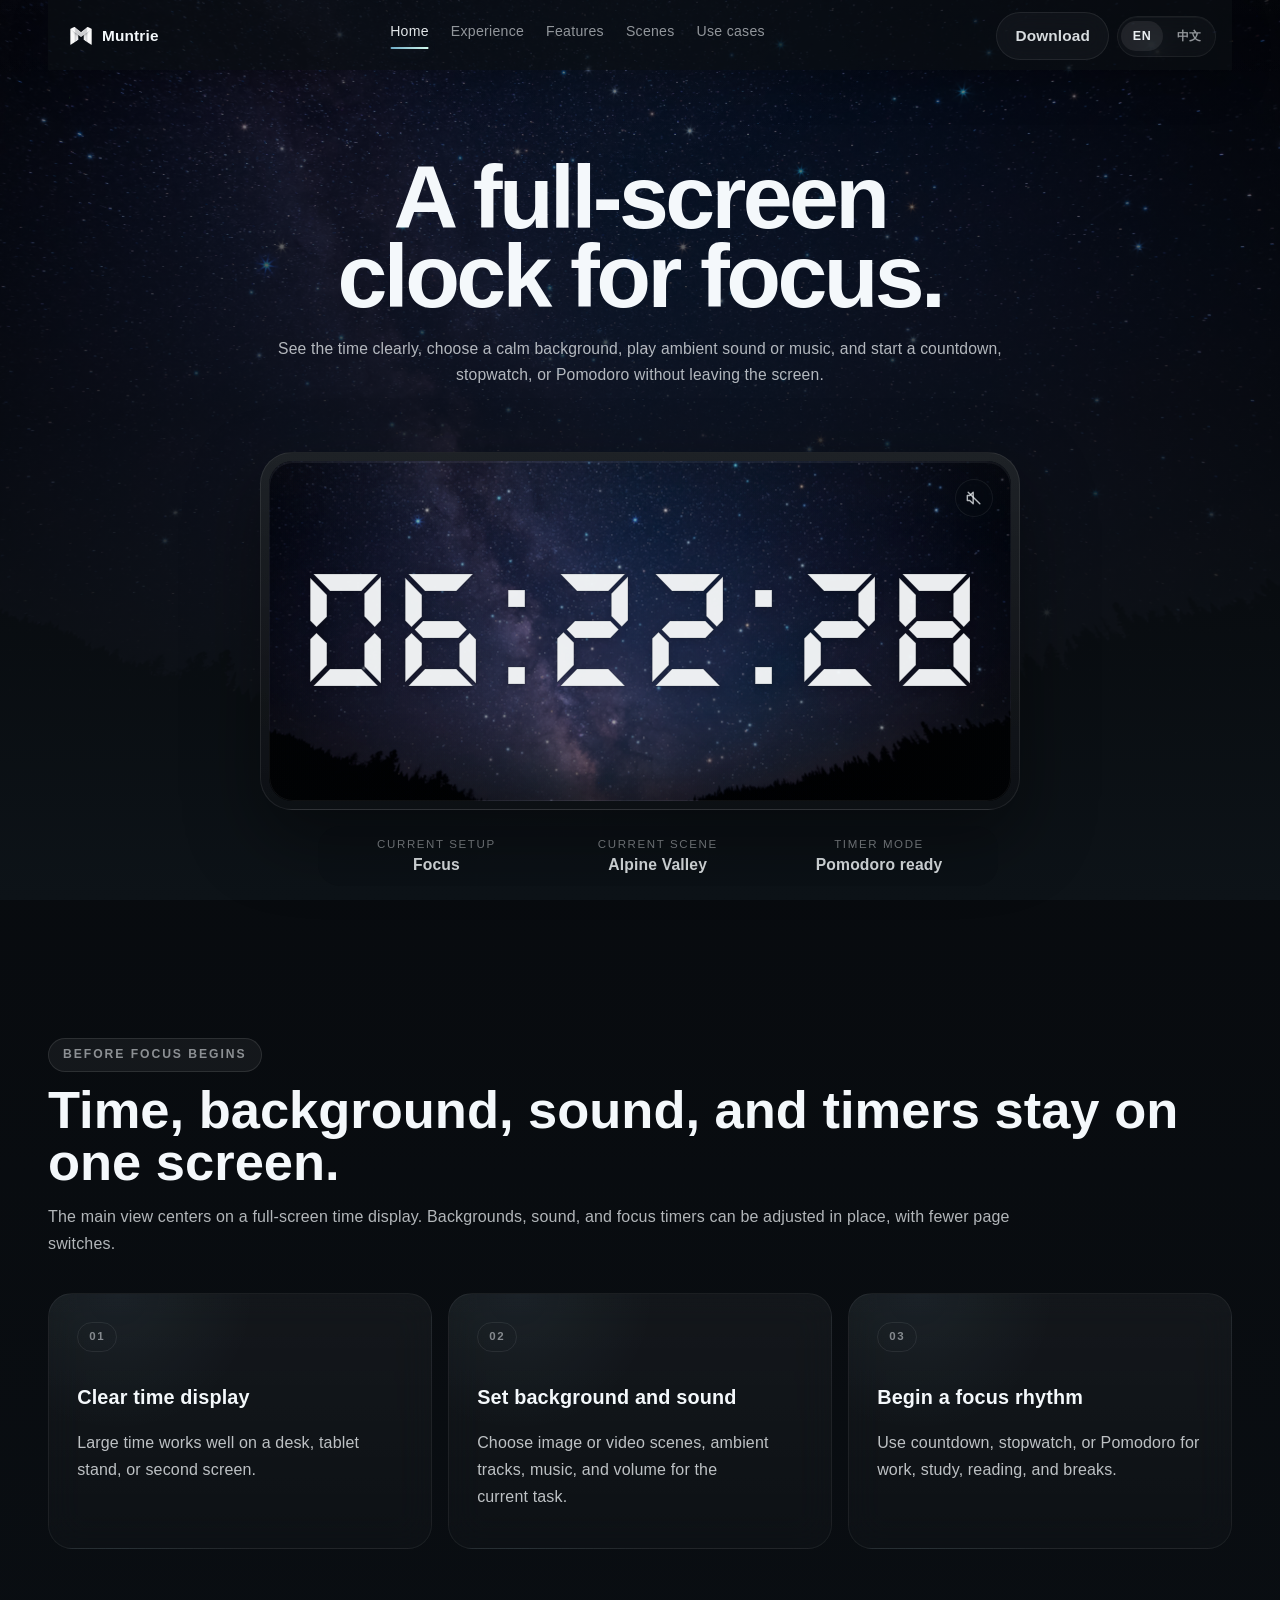
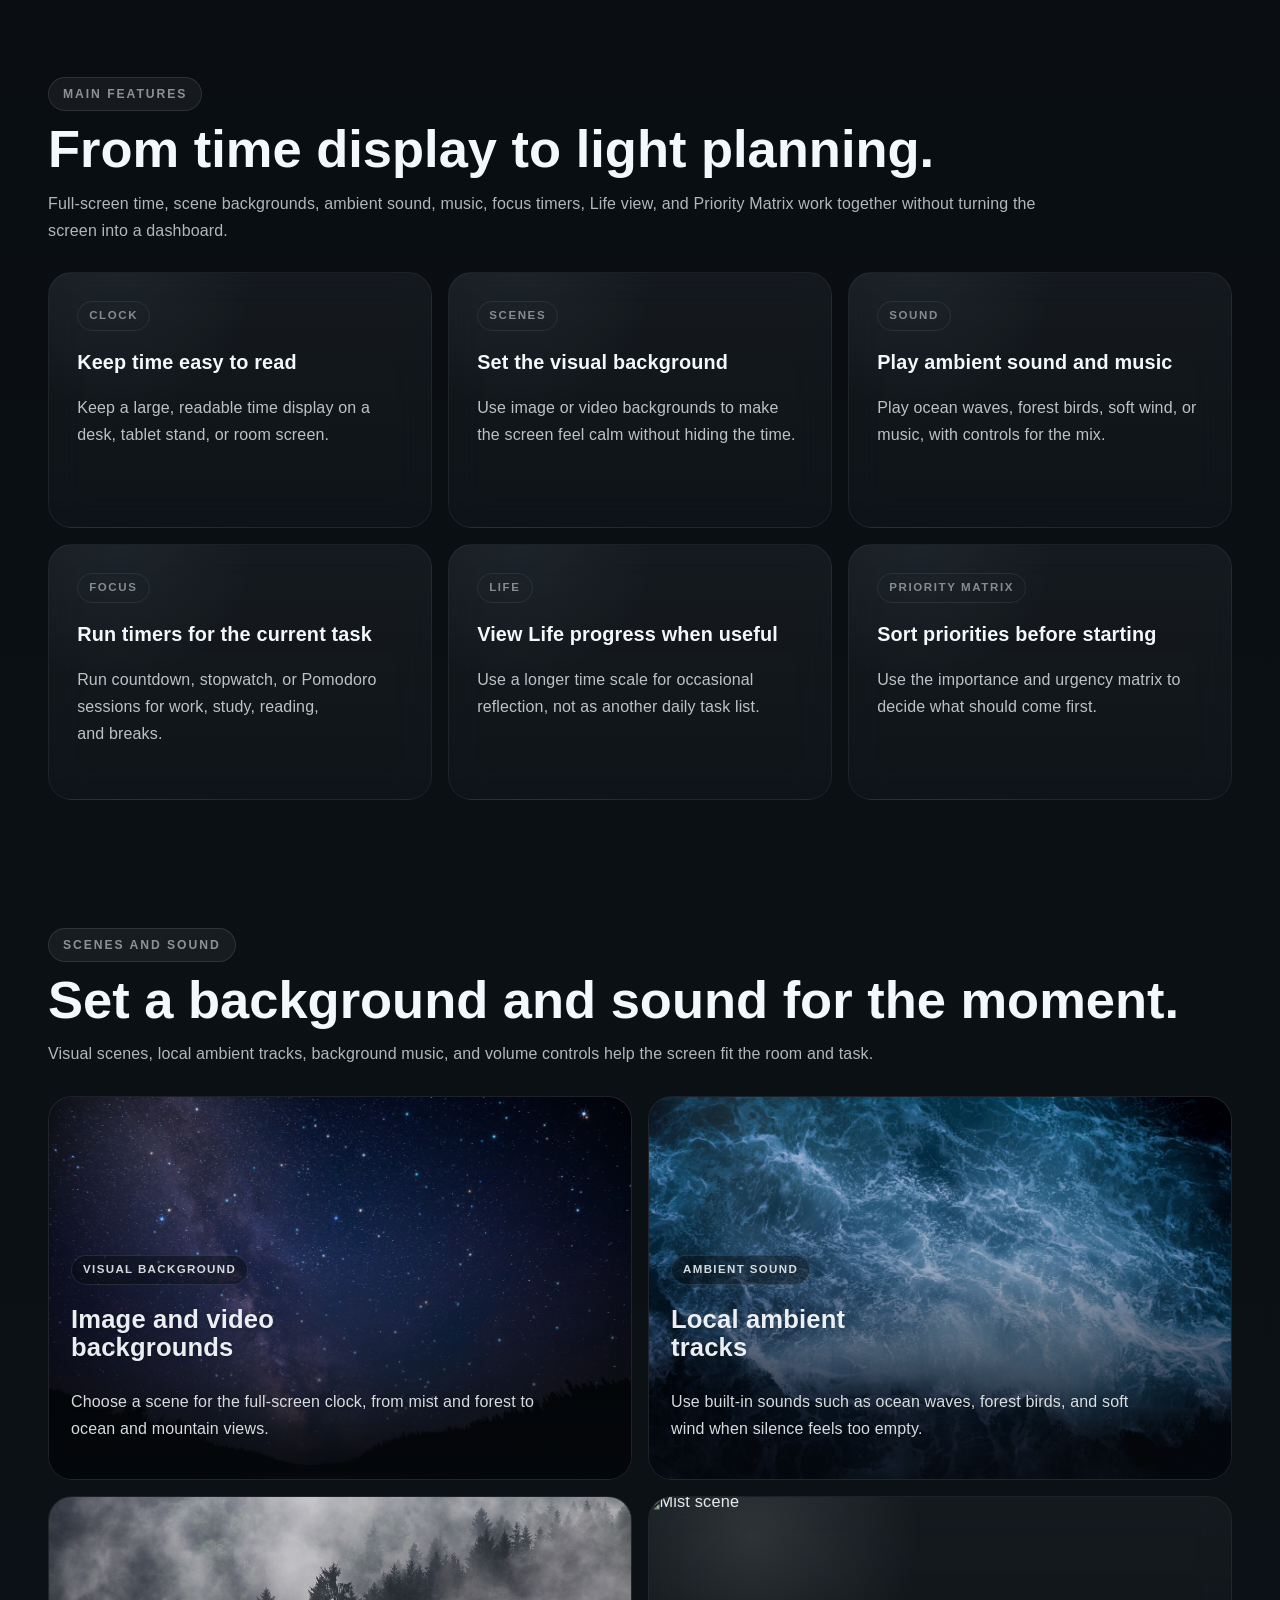
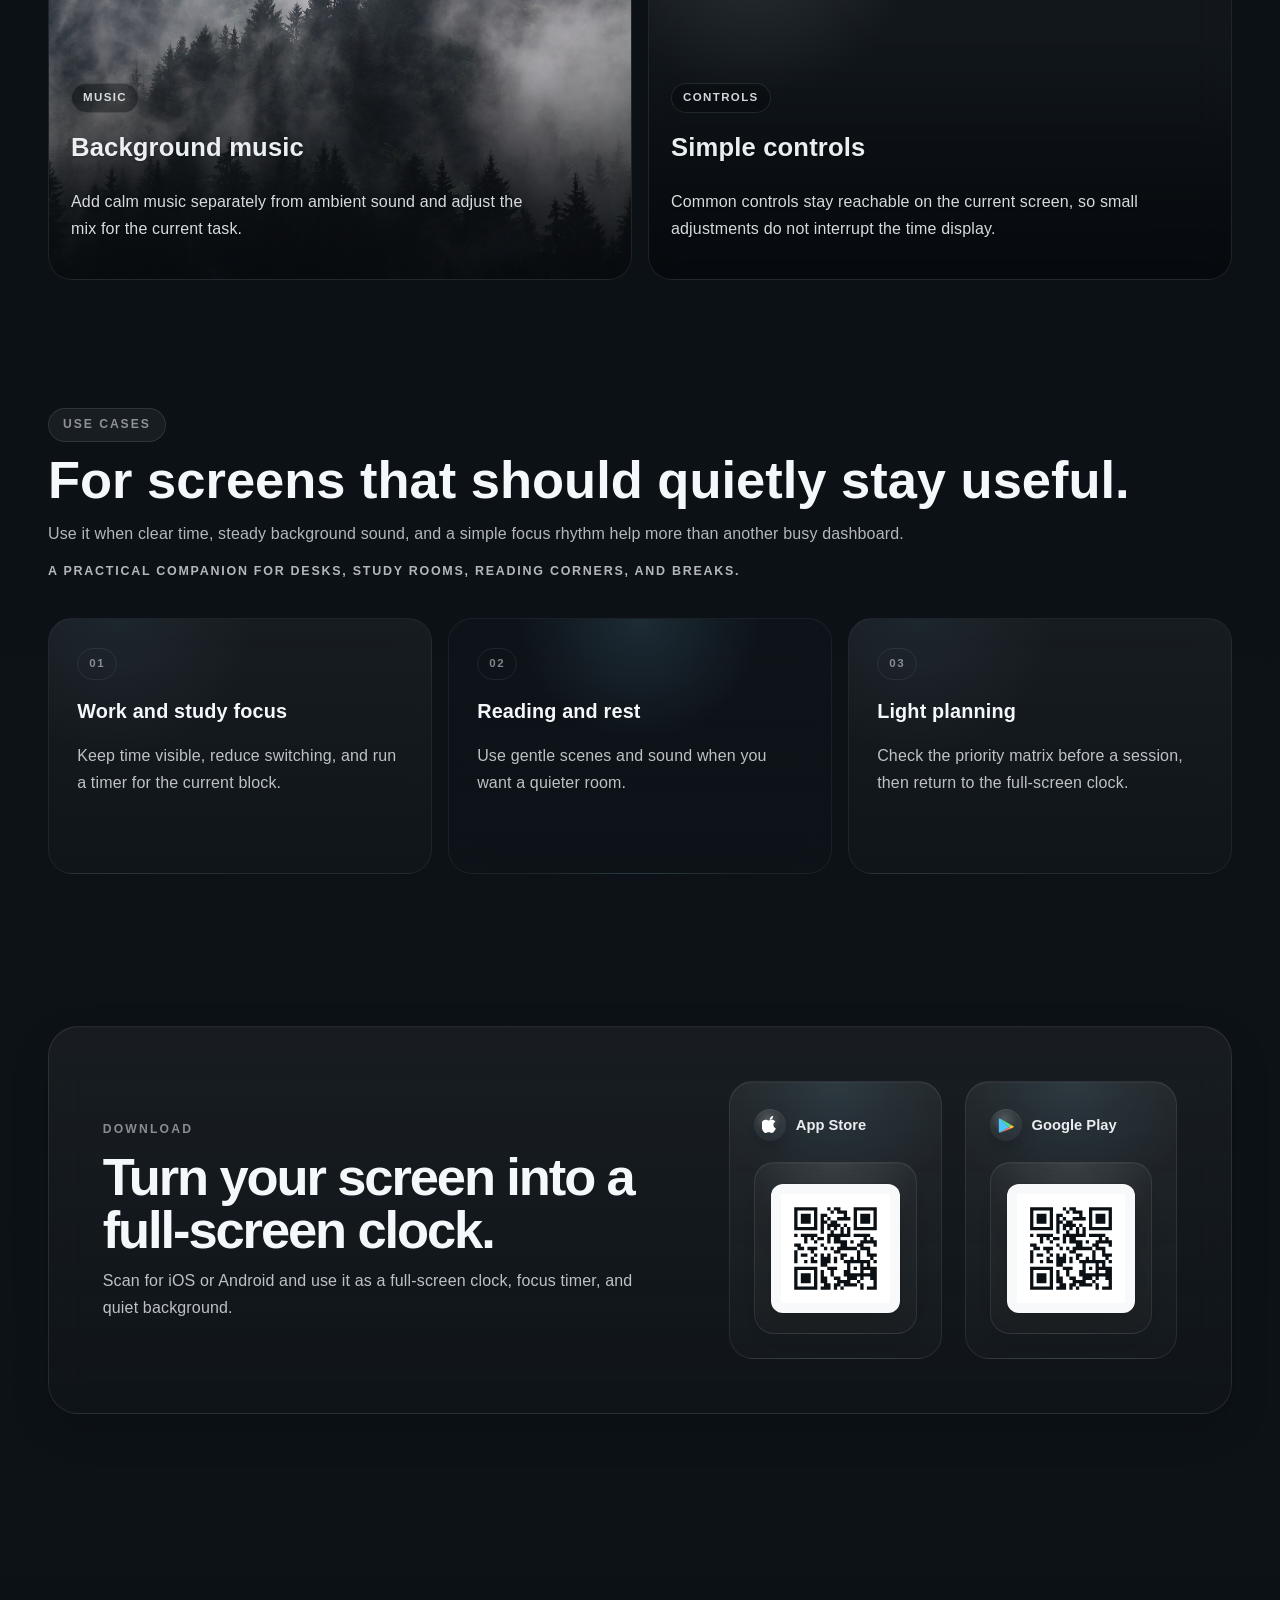
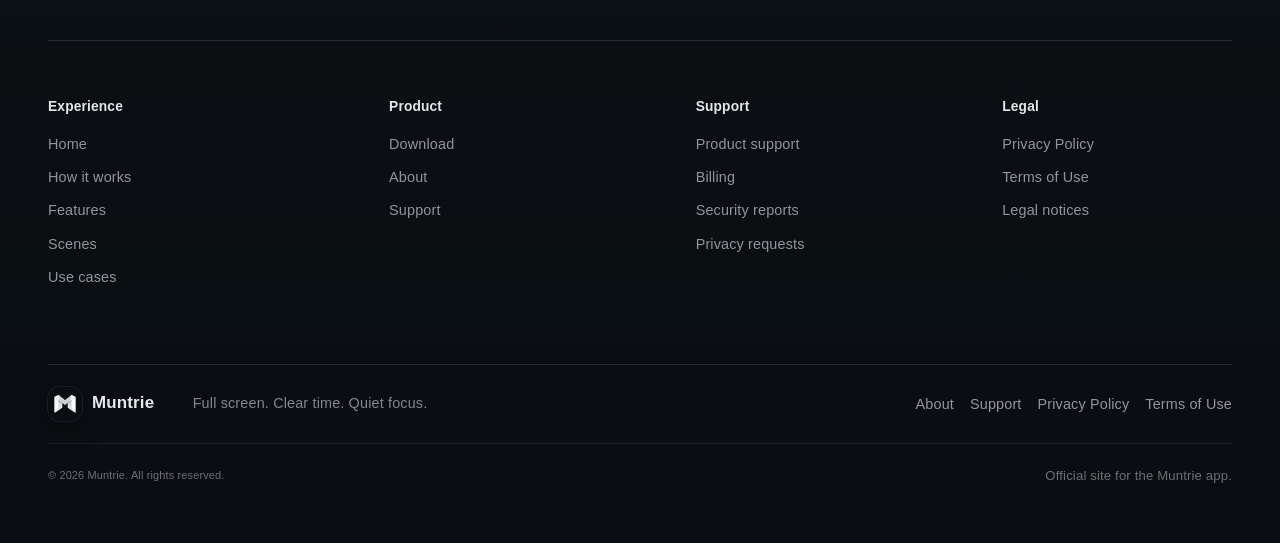
==== commit fbce0cee: "Refine product website copy" ====
--- a/index.html
+++ b/index.html
@@ -3,18 +3,18 @@
   <head>
     <meta charset="UTF-8" />
     <meta name="viewport" content="width=device-width, initial-scale=1.0" />
-    <title>Muntrie | A Full-Screen Workspace for Flow</title>
+    <title>Muntrie | Full-Screen Clock, Focus, and Ambient Sound</title>
     <meta
       id="page-description"
       name="description"
-      content="A full-screen workspace for time, atmosphere, focus, and planning."
+      content="A full-screen time display with scenes, ambient sound, focus timers, Life view, and a lightweight priority matrix."
     />
     <meta name="theme-color" content="#11171d" />
     <meta id="og-title" property="og:title" content="Muntrie" />
     <meta
       id="og-description"
       property="og:description"
-      content="A full-screen workspace for time, atmosphere, focus, and planning."
+      content="A full-screen time display with scenes, ambient sound, focus timers, Life view, and a lightweight priority matrix."
     />
     <meta property="og:type" content="website" />
     <meta property="og:image" content="./assets/icons/brand-icon.png" />
@@ -42,14 +42,14 @@
           "@type": "WebSite",
           "name": "Muntrie",
           "url": "https://muntrie.app/",
-          "description": "A full-screen workspace for time, atmosphere, focus, and planning."
+          "description": "A full-screen time display with scenes, ambient sound, focus timers, Life view, and a lightweight priority matrix."
         },
         {
           "@type": "SoftwareApplication",
           "name": "Muntrie",
           "operatingSystem": "iOS, Android",
           "applicationCategory": "LifestyleApplication",
-          "description": "Muntrie turns your screen into a full-screen workspace where time, scene, sound, focus, and planning stay in one uninterrupted flow.",
+          "description": "Muntrie turns your screen into a full-screen clock with scene backgrounds, ambient sound, music, focus timers, Life view, and lightweight planning.",
           "offers": {
             "@type": "Offer",
             "price": "0",
@@ -78,7 +78,7 @@
         />
         <span class="brand-copy">
           <strong>Muntrie</strong>
-          <small data-i18n="common.brandSubtitle">A full-screen workspace that helps you get into flow.</small>
+          <small data-i18n="common.brandSubtitle">Full-screen time, focus, sound, and light planning.</small>
         </span>
       </a>
 
@@ -105,7 +105,7 @@
         <a href="#experience" data-i18n="common.navExperience">Experience</a>
         <a href="#features" data-i18n="common.navFeatures">Features</a>
         <a href="#scenes" data-i18n="common.navScenes">Scenes</a>
-        <a href="#principles" data-i18n="common.navPrinciples">Principles</a>
+        <a href="#principles" data-i18n="common.navPrinciples">Use cases</a>
         <span class="nav-active-indicator" data-nav-active-indicator aria-hidden="true"></span>
         <a class="nav-drawer-cta" href="#download" data-i18n="common.headerExplore">Get the app</a>
       </nav>
@@ -148,13 +148,13 @@
       >
         <div class="hero-grid">
           <div class="hero-copy" data-reveal>
-            <p class="eyebrow" data-i18n="home.hero.eyebrow">Flow workspace</p>
+            <p class="eyebrow" data-i18n="home.hero.eyebrow">Full-screen focus app</p>
             <h1 class="hero-title" id="hero-title" data-i18n="home.hero.title">
-              Full-screen flow workspace.
+              A full-screen clock for focus.
             </h1>
             <p class="hero-lead" data-i18n="home.hero.lead">
-              Keep time, scene, sound, focus, saved spaces, Life, and Priority Matrix around one
-              uninterrupted surface.
+              See the time clearly, choose a calm background, play ambient sound or music, and start
+              a countdown, stopwatch, or Pomodoro without leaving the screen.
             </p>
 
             <div class="hero-actions">
@@ -240,19 +240,19 @@
 
               <div
                 class="hero-stage-meta"
-                aria-label="Current Muntrie session"
+                aria-label="Current focus setup"
                 data-i18n-aria-label="home.stage.sessionMetaAria"
               >
                 <div class="hero-stage-meta-item" data-reveal>
-                  <span data-i18n="home.stage.activeSpaceLabel">Active space</span>
-                  <strong data-i18n="home.stage.activeSpaceValue">Deep Work</strong>
+                  <span data-i18n="home.stage.activeSpaceLabel">Current setup</span>
+                  <strong data-i18n="home.stage.activeSpaceValue">Focus</strong>
                 </div>
                 <div class="hero-stage-meta-item" data-reveal>
-                  <span data-i18n="home.stage.currentAtmosphereLabel">Current atmosphere</span>
+                  <span data-i18n="home.stage.currentAtmosphereLabel">Current scene</span>
                   <strong data-preview-scene-value>Misty Woodland</strong>
                 </div>
                 <div class="hero-stage-meta-item" data-reveal>
-                  <span data-i18n="home.stage.focusModeLabel">Focus mode</span>
+                  <span data-i18n="home.stage.focusModeLabel">Timer mode</span>
                   <strong data-i18n="home.stage.focusModeValue">Pomodoro ready</strong>
                 </div>
               </div>
@@ -267,11 +267,11 @@
       <section class="section experience" id="experience" aria-labelledby="experience-title">
         <div class="section-shell section-shell-split">
           <div class="section-heading" data-reveal>
-            <p class="eyebrow" data-i18n="home.experience.eyebrow">Workspace structure</p>
-            <h2 id="experience-title" data-i18n="home.experience.title">A workspace shaped for uninterrupted flow.</h2>
+            <p class="eyebrow" data-i18n="home.experience.eyebrow">Before focus begins</p>
+            <h2 id="experience-title" data-i18n="home.experience.title">Time, background, sound, and timers stay on one screen.</h2>
             <p data-i18n="home.experience.lead">
-              The website now follows the same product shape as the app: one stage, layered
-              controls, recoverable state.
+              The main view centers on a full-screen time display. Backgrounds, sound, and focus
+              timers can be adjusted in place, with fewer page switches.
             </p>
           </div>
 
@@ -284,10 +284,11 @@
       <section class="section feature-section" id="features" aria-labelledby="features-title">
         <div class="section-shell">
           <div class="section-heading" data-reveal>
-            <p class="eyebrow" data-i18n="home.features.eyebrow">Core modules</p>
-            <h2 id="features-title" data-i18n="home.features.title">Time, atmosphere, focus, and planning in one full-screen workspace.</h2>
+            <p class="eyebrow" data-i18n="home.features.eyebrow">Main features</p>
+            <h2 id="features-title" data-i18n="home.features.title">From time display to light planning.</h2>
             <p data-i18n="home.features.lead">
-              Everything you need for flow stays close enough to use and light enough to ignore.
+              Full-screen time, scene backgrounds, ambient sound, music, focus timers, Life view, and
+              Priority Matrix work together without turning the screen into a dashboard.
             </p>
           </div>
 
@@ -300,10 +301,11 @@
       <section class="section scene-section" id="scenes" aria-labelledby="scenes-title">
         <div class="section-shell">
           <div class="section-heading" data-reveal>
-            <p class="eyebrow" data-i18n="home.scenes.eyebrow">Scenes</p>
-            <h2 id="scenes-title" data-i18n="home.scenes.title">Real scenes, not decoration.</h2>
+            <p class="eyebrow" data-i18n="home.scenes.eyebrow">Scenes and sound</p>
+            <h2 id="scenes-title" data-i18n="home.scenes.title">Set a background and sound for the moment.</h2>
             <p data-i18n="home.scenes.lead">
-              The website opens with the same bundled scene language that shapes Muntrie's in-app atmosphere.
+              Visual scenes, local ambient tracks, background music, and volume controls help the
+              screen fit the room and task.
             </p>
           </div>
 
@@ -316,13 +318,14 @@
       <section class="section principle-section" id="principles" aria-labelledby="principles-title">
         <div class="section-shell section-shell-split">
           <div class="section-heading section-heading-principles" data-reveal>
-            <p class="eyebrow" data-i18n="home.principles.eyebrow">Design principles</p>
-            <h2 id="principles-title" data-i18n="home.principles.title">Three rules keep the workspace in flow.</h2>
+            <p class="eyebrow" data-i18n="home.principles.eyebrow">Use cases</p>
+            <h2 id="principles-title" data-i18n="home.principles.title">For screens that should quietly stay useful.</h2>
             <p data-i18n="home.principles.lead">
-              Stay full screen. Keep atmosphere continuous. Let secondary routes step back.
+              Use it when clear time, steady background sound, and a simple focus rhythm help more
+              than another busy dashboard.
             </p>
             <p class="section-heading-note" data-i18n="home.principles.note">
-              These are ordering rules, not another feature list.
+              A practical companion for desks, study rooms, reading corners, and breaks.
             </p>
           </div>
 
@@ -336,9 +339,10 @@
         <div class="closing-panel glass" data-reveal>
           <div class="closing-copy">
             <p class="closing-kicker" data-i18n="home.closing.kicker">Download</p>
-            <h2 id="download-title" data-i18n="home.closing.title">Bring Muntrie to your work desktop.</h2>
+            <h2 id="download-title" data-i18n="home.closing.title">Turn your screen into a full-screen clock.</h2>
             <p data-i18n="home.closing.body">
-              Scan for iOS or Android and start from the same full-screen flow workspace shown above.
+              Scan for iOS or Android and use it as a full-screen clock, focus timer, and quiet
+              background.
             </p>
           </div>
 
@@ -351,12 +355,12 @@
       <div class="global-footer-inner">
         <div class="global-footer-directory" aria-label="Footer">
           <nav class="global-footer-column" aria-labelledby="global-footer-workspace">
-            <h2 id="global-footer-workspace" data-i18n="common.footerWorkspace">Workspace</h2>
+            <h2 id="global-footer-workspace" data-i18n="common.footerWorkspace">Experience</h2>
             <a href="#top" data-i18n="common.navHome">Home</a>
-            <a href="#experience" data-i18n="common.footerExperience">Session-first</a>
+            <a href="#experience" data-i18n="common.footerExperience">How it works</a>
             <a href="#features" data-i18n="common.navFeatures">Features</a>
             <a href="#scenes" data-i18n="common.navScenes">Scenes</a>
-            <a href="#principles" data-i18n="common.navPrinciples">Principles</a>
+            <a href="#principles" data-i18n="common.navPrinciples">Use cases</a>
           </nav>
 
           <nav class="global-footer-column" aria-labelledby="global-footer-product">
--- a/styles.css
+++ b/styles.css
@@ -324,7 +324,7 @@
 .brand {
   display: inline-flex;
   align-items: center;
-  gap: 12px;
+  gap: 4px;
   min-width: 0;
 }
 
--- a/home.css
+++ b/home.css
@@ -1272,7 +1272,7 @@
 
   body[data-page="home"] .brand {
     flex: 0 1 auto;
-    gap: 10px;
+    gap: 4px;
     min-width: 0;
   }
 
@@ -1556,7 +1556,7 @@
   }
 
   body[data-page="home"] .brand {
-    gap: 8px;
+    gap: 4px;
   }
 
   body[data-page="home"] .brand-copy strong {
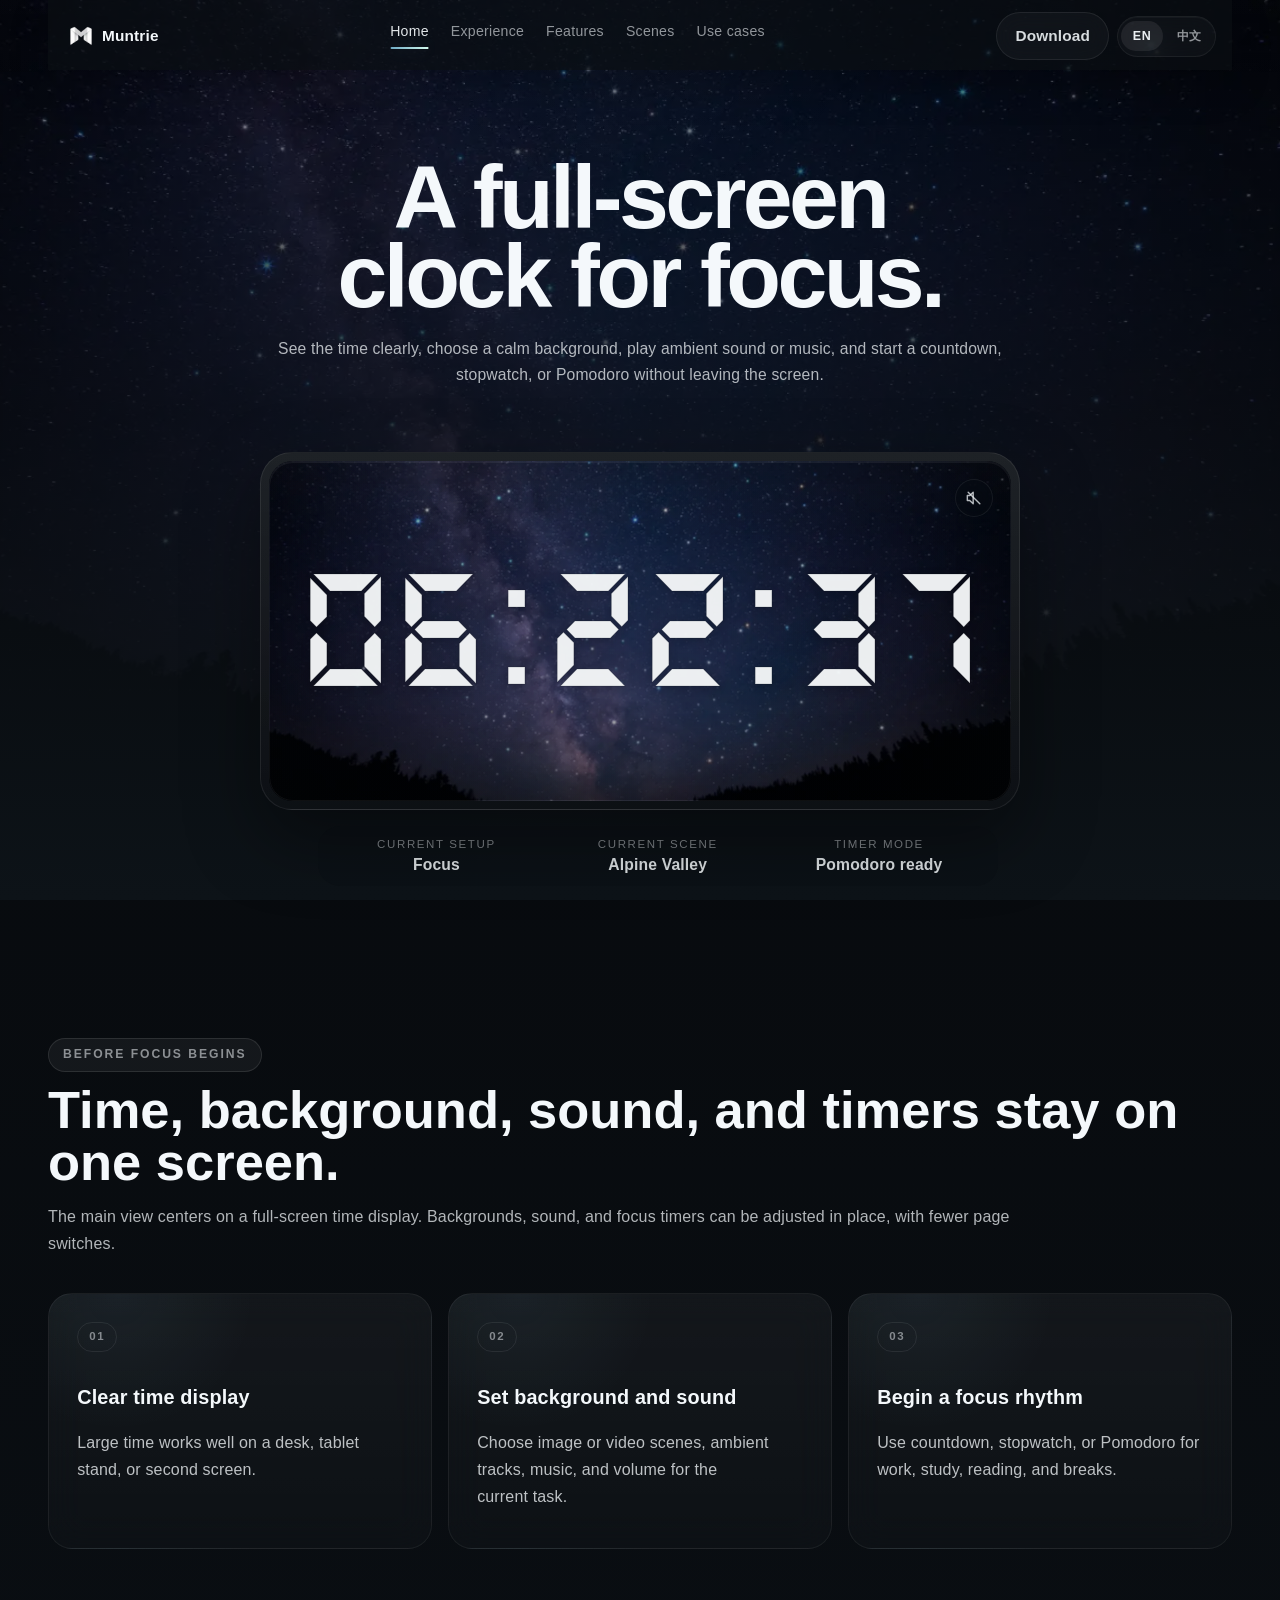
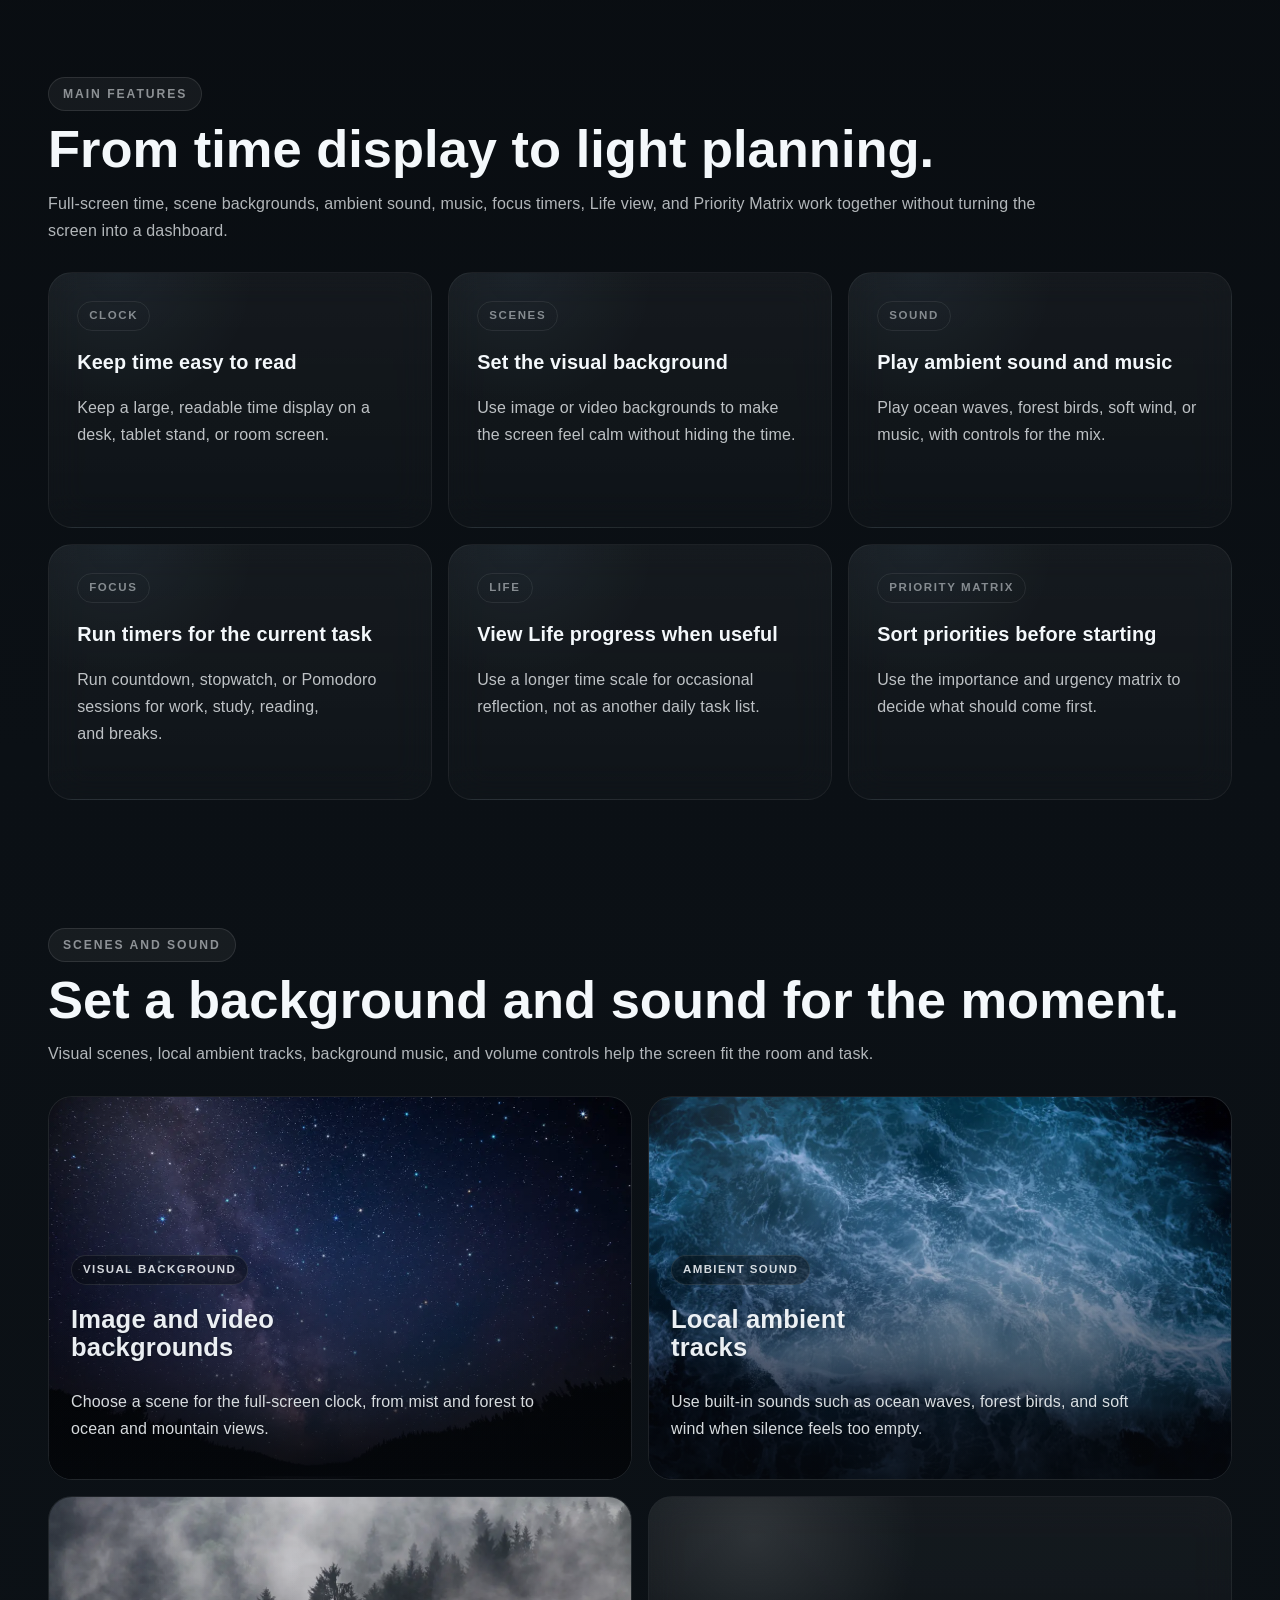
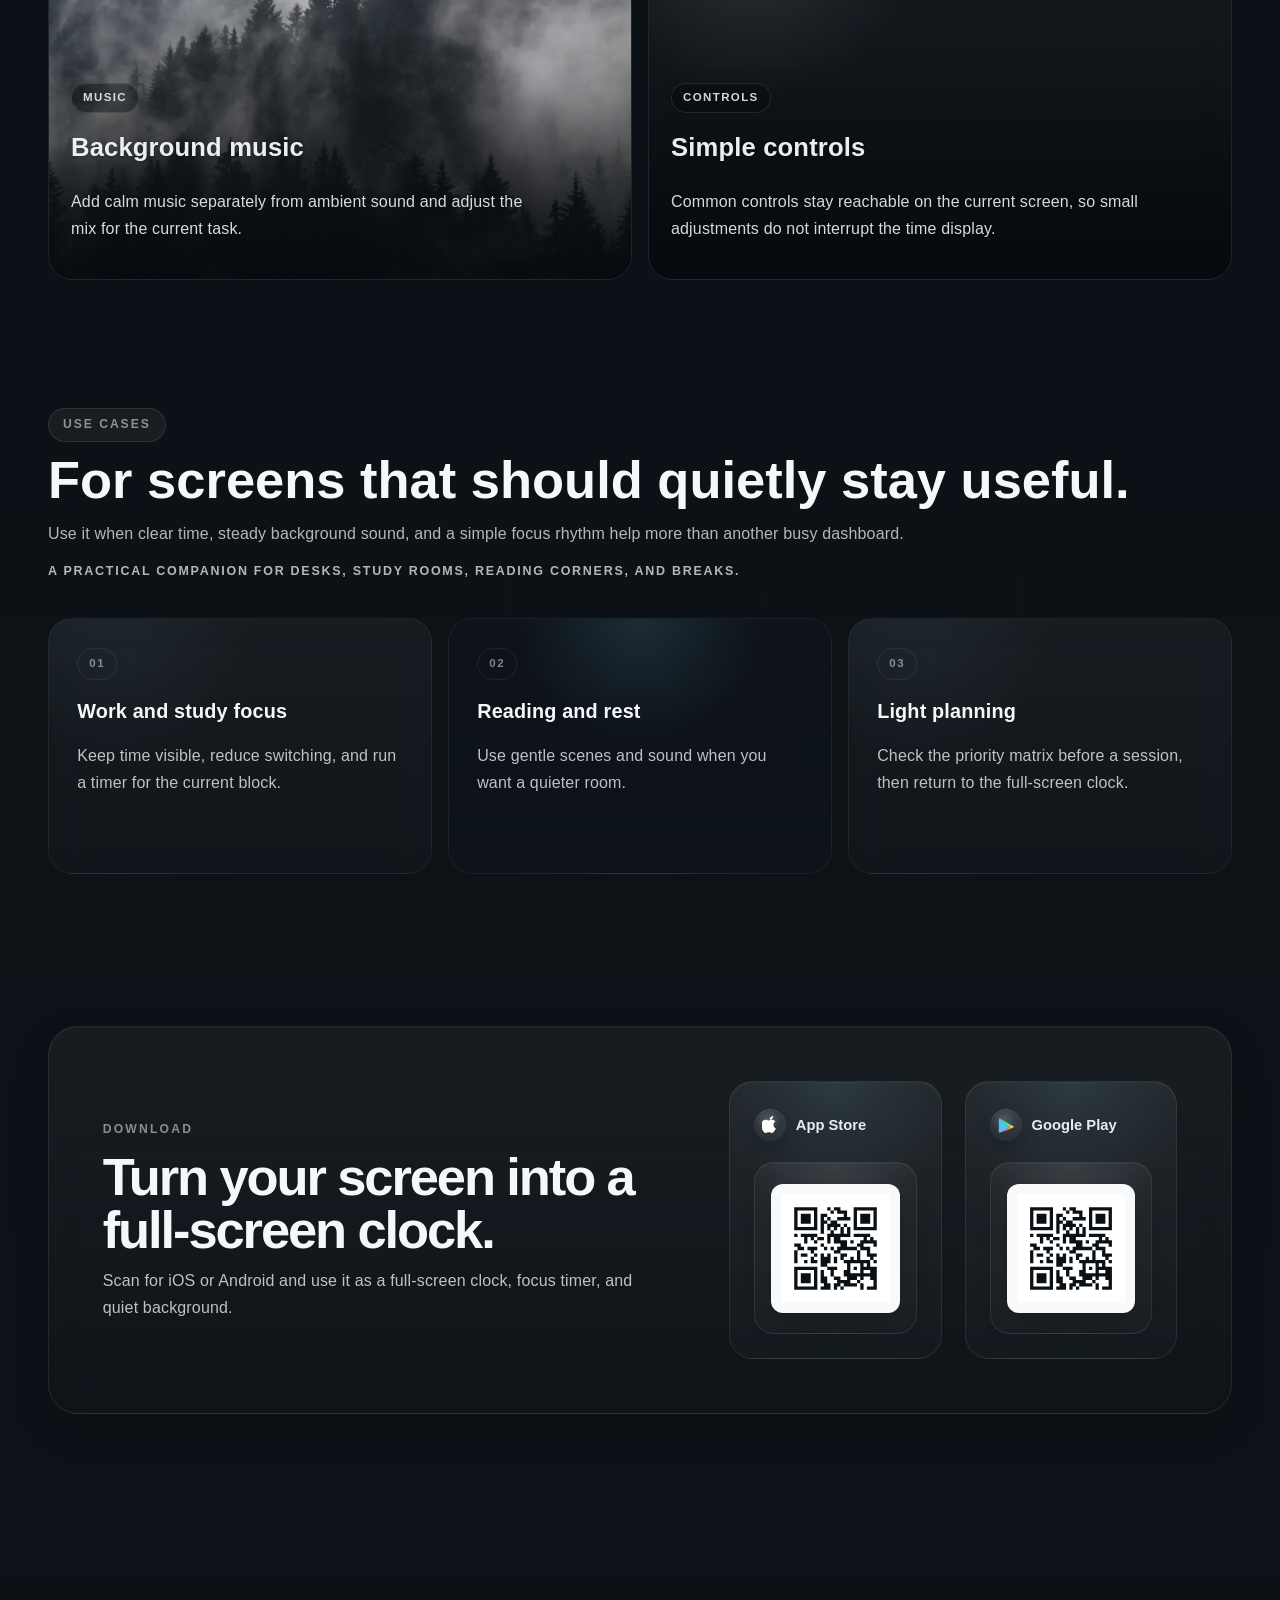
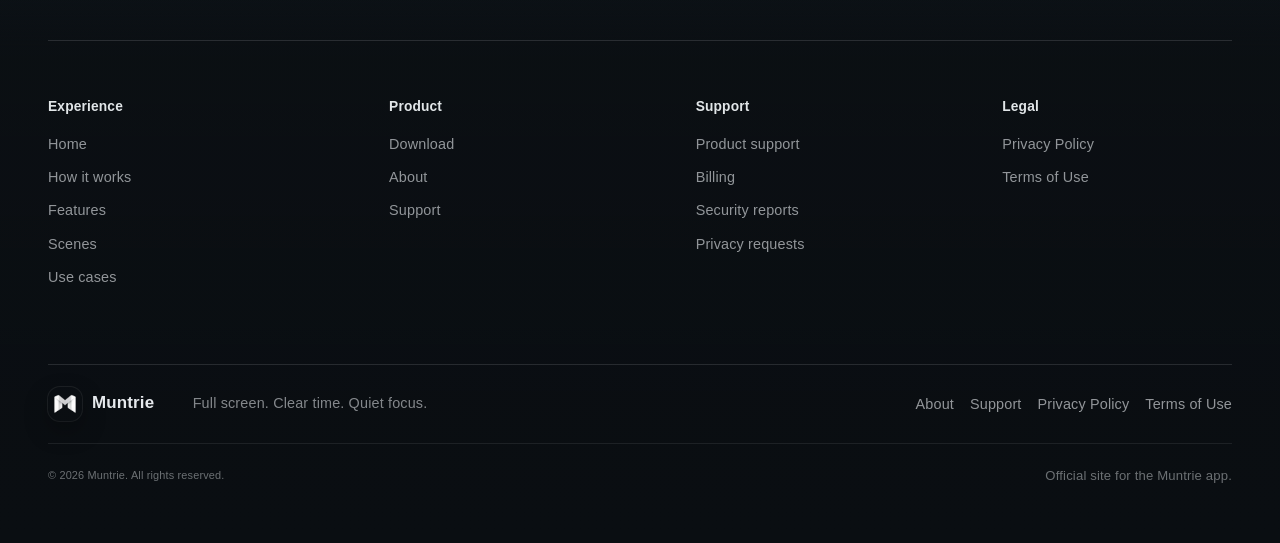
==== commit 10ef4887: "feat: optimize image assets and update references in HTML and CSS" ====
--- a/index.html
+++ b/index.html
@@ -70,7 +70,8 @@
       <a class="brand" href="#top" aria-label="Muntrie Home" data-i18n-aria-label="common.ariaHome">
         <img
           class="brand-mark"
-          src="./assets/icons/brand-icon.png"
+          src="./assets/icons/brand-icon-96.webp"
+          srcset="./assets/icons/brand-icon-192.webp 2x"
           alt=""
           aria-hidden="true"
           width="34"
@@ -390,14 +391,14 @@
             <h2 id="global-footer-legal" data-i18n="common.footerLegal">Legal</h2>
             <a href="./privacy.html" data-i18n="common.footerPrivacy">Privacy Policy</a>
             <a href="./terms.html" data-i18n="common.footerTerms">Terms of Use</a>
-            <a href="./about.html#contact" data-i18n="common.contactLegalTitle">Legal notices</a>
           </nav>
         </div>
 
         <div class="global-footer-brand-row">
           <a class="global-footer-brand" href="#top" data-i18n-aria-label="common.ariaHome">
             <img
-              src="./assets/icons/brand-icon.png"
+              src="./assets/icons/brand-icon-96.webp"
+          srcset="./assets/icons/brand-icon-192.webp 2x"
               alt=""
               aria-hidden="true"
               width="34"
--- a/styles.css
+++ b/styles.css
@@ -73,7 +73,10 @@
   background-color: #06080b;
   background-image:
     linear-gradient(180deg, rgba(4, 7, 10, 0.42) 0%, rgba(7, 10, 14, 0.8) 46%, #0d1318 100%),
-    url("./assets/images/scene-british-columbia.jpg"),
+    image-set(
+      url("./assets/images/optimized/scene-british-columbia-1200.webp") 1x,
+      url("./assets/images/optimized/scene-british-columbia-1800.webp") 2x
+    ),
     linear-gradient(180deg, #06080b 0%, #0b1015 44%, #0d1318 100%);
   background-position:
     center top,
--- a/home.css
+++ b/home.css
@@ -11,7 +11,10 @@
   background-color: #06080b;
   background-image:
     linear-gradient(180deg, rgba(4, 7, 10, 0.42) 0%, rgba(7, 10, 14, 0.8) 46%, #0d1318 100%),
-    url("./assets/images/scene-british-columbia.jpg"),
+    image-set(
+      url("./assets/images/optimized/scene-british-columbia-1200.webp") 1x,
+      url("./assets/images/optimized/scene-british-columbia-1800.webp") 2x
+    ),
     linear-gradient(180deg, #06080b 0%, #0b1015 44%, #0d1318 100%);
   background-position:
     center top,
